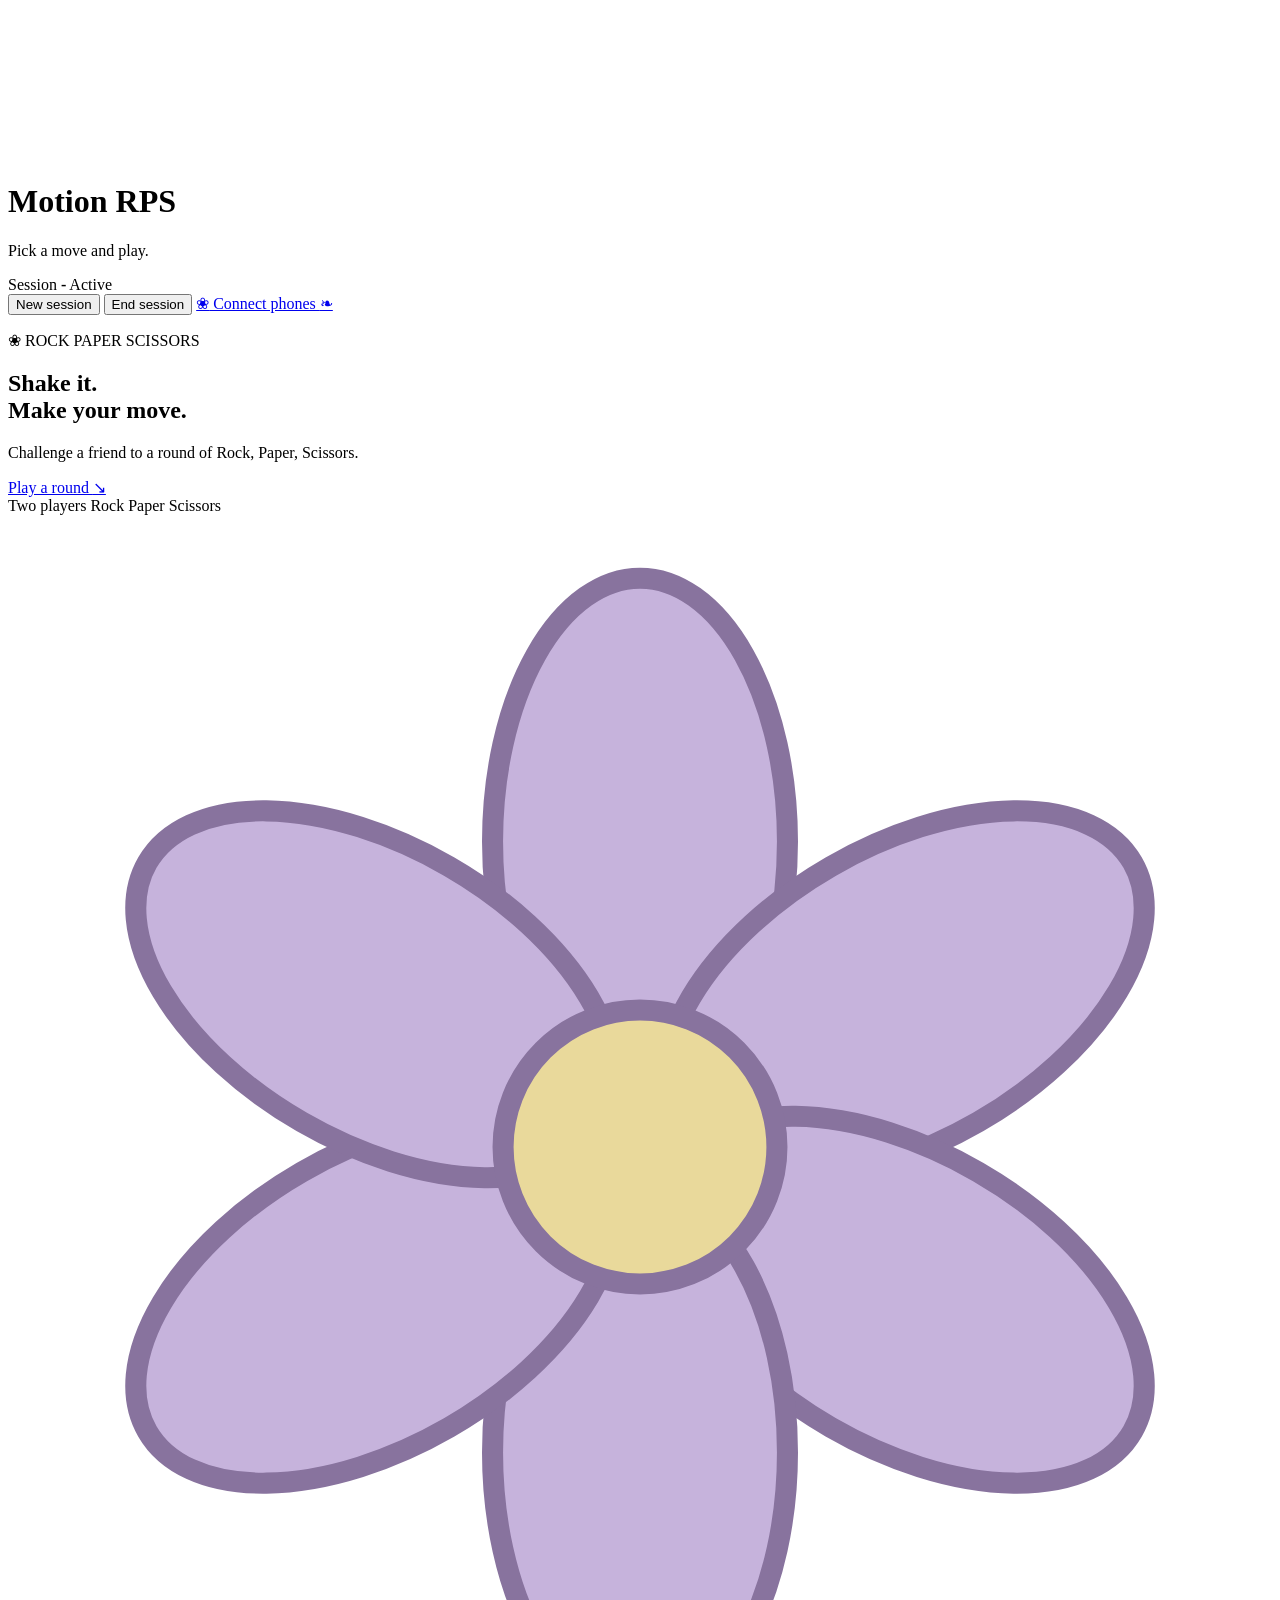
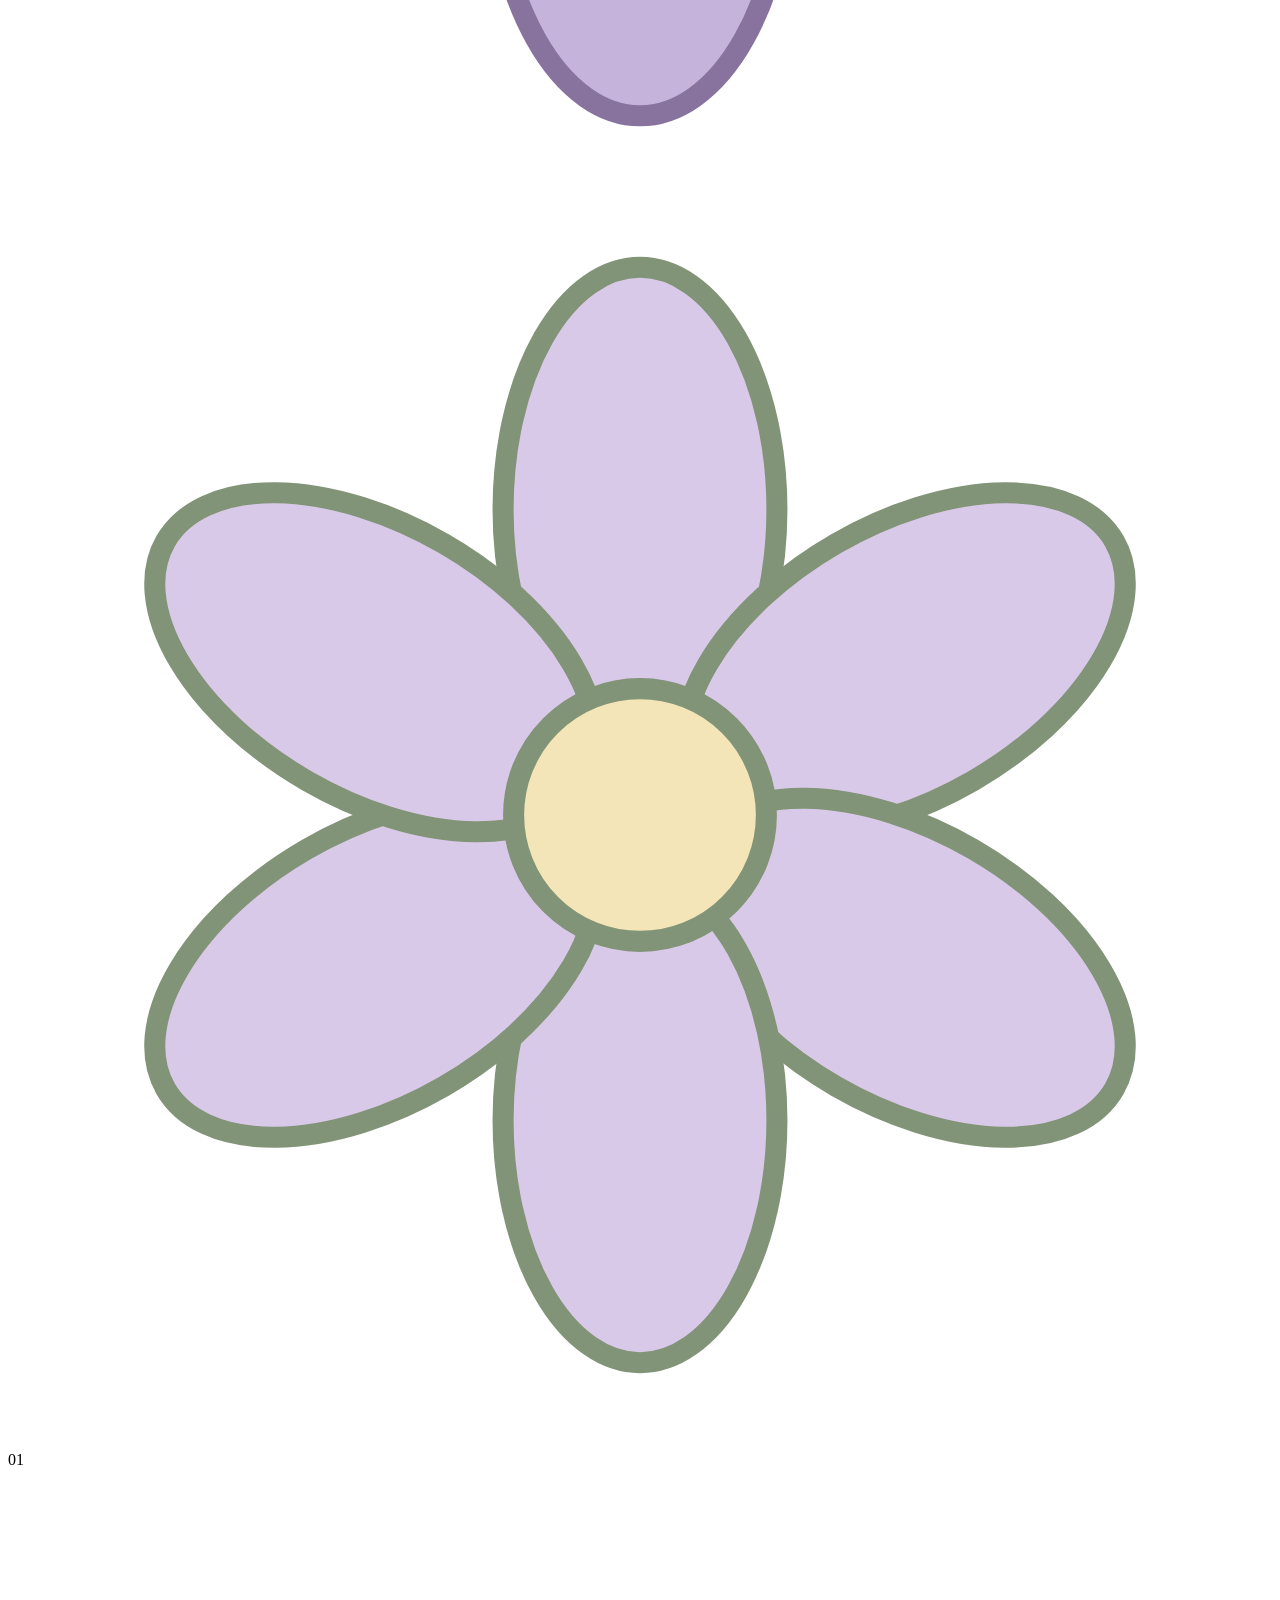
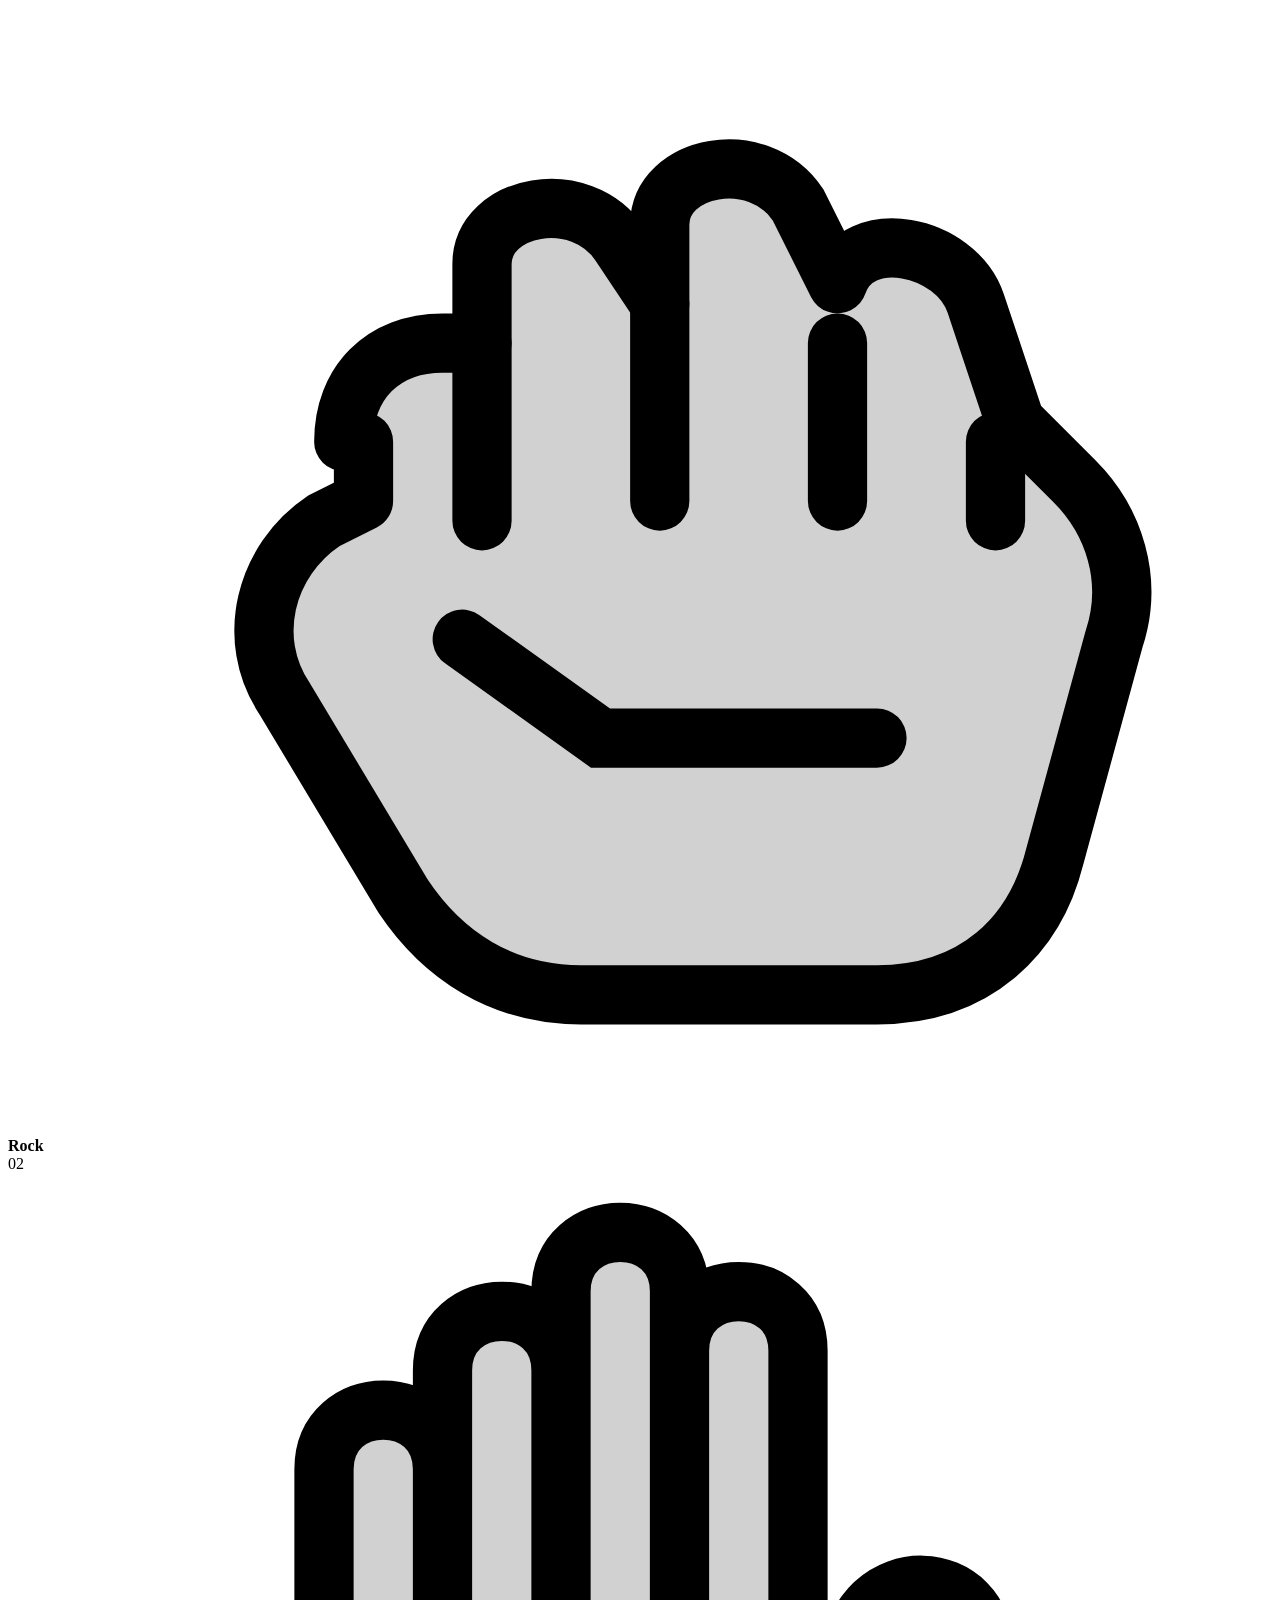
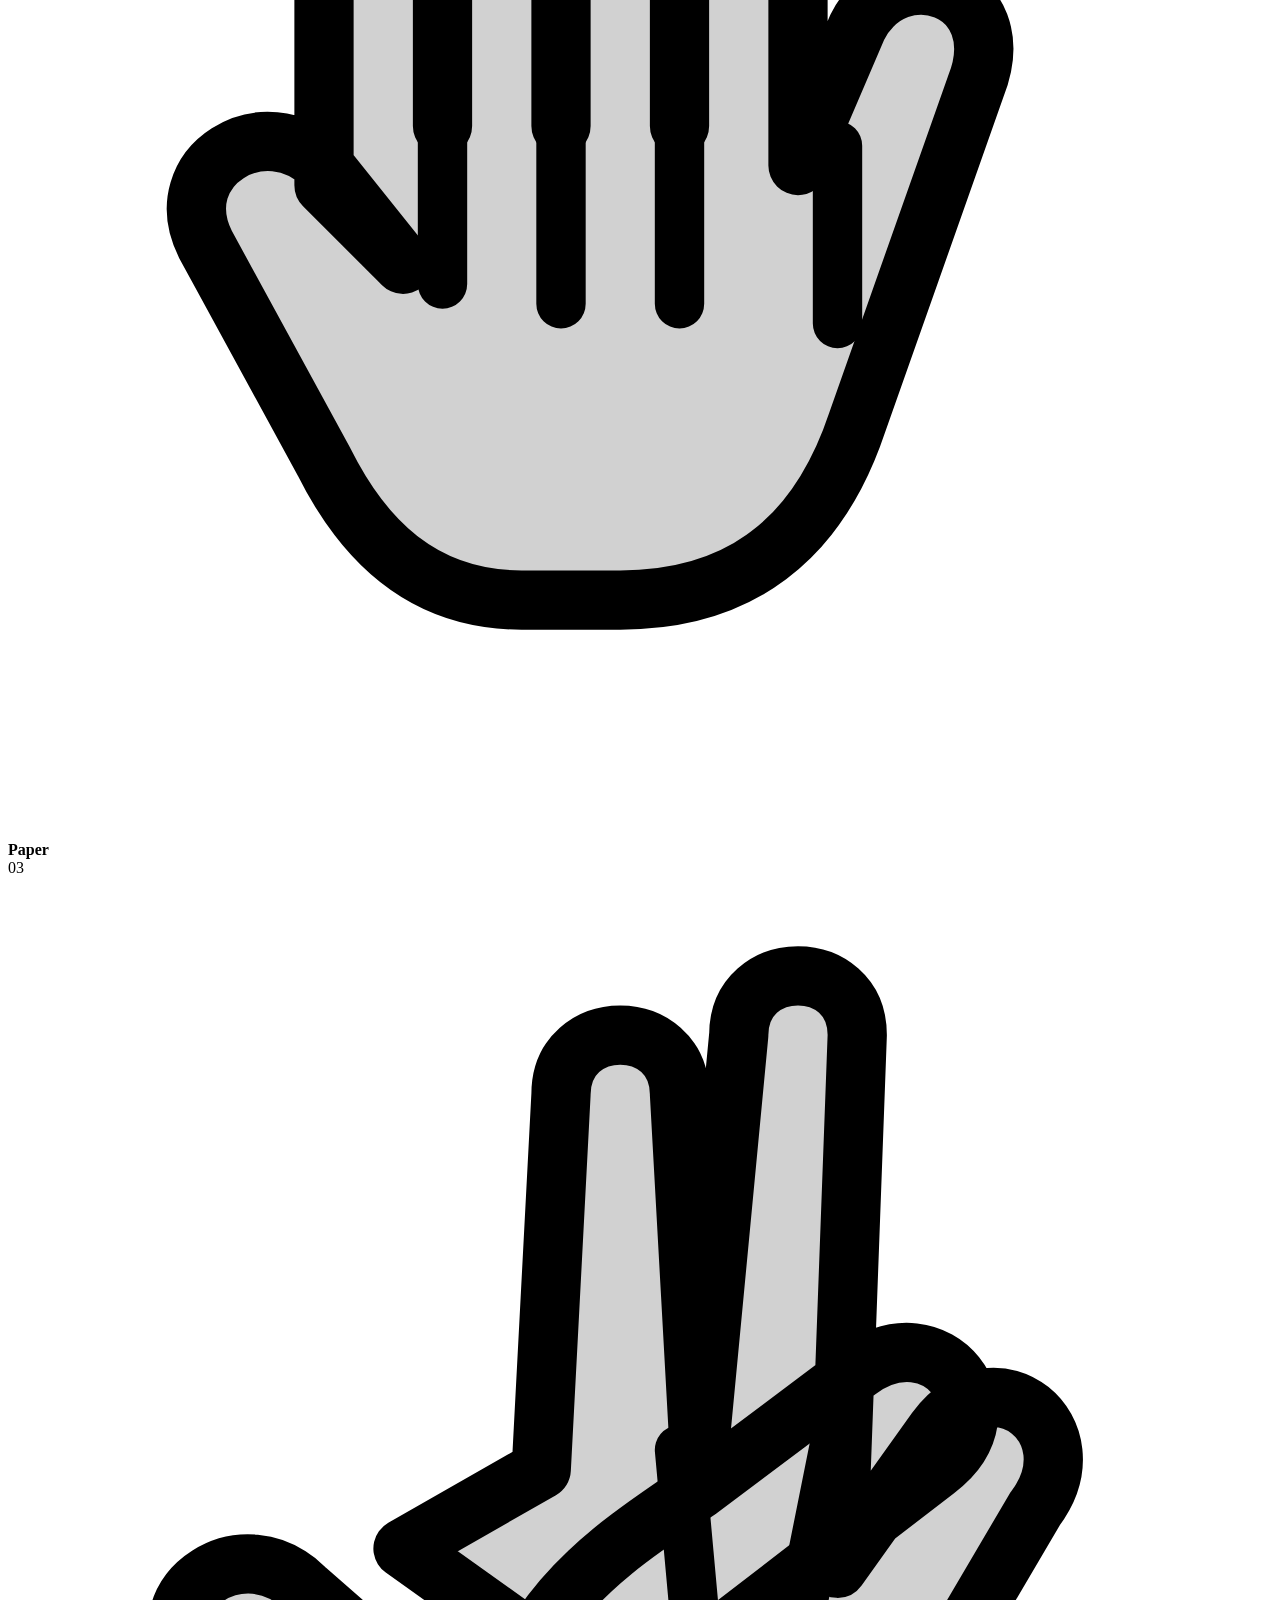
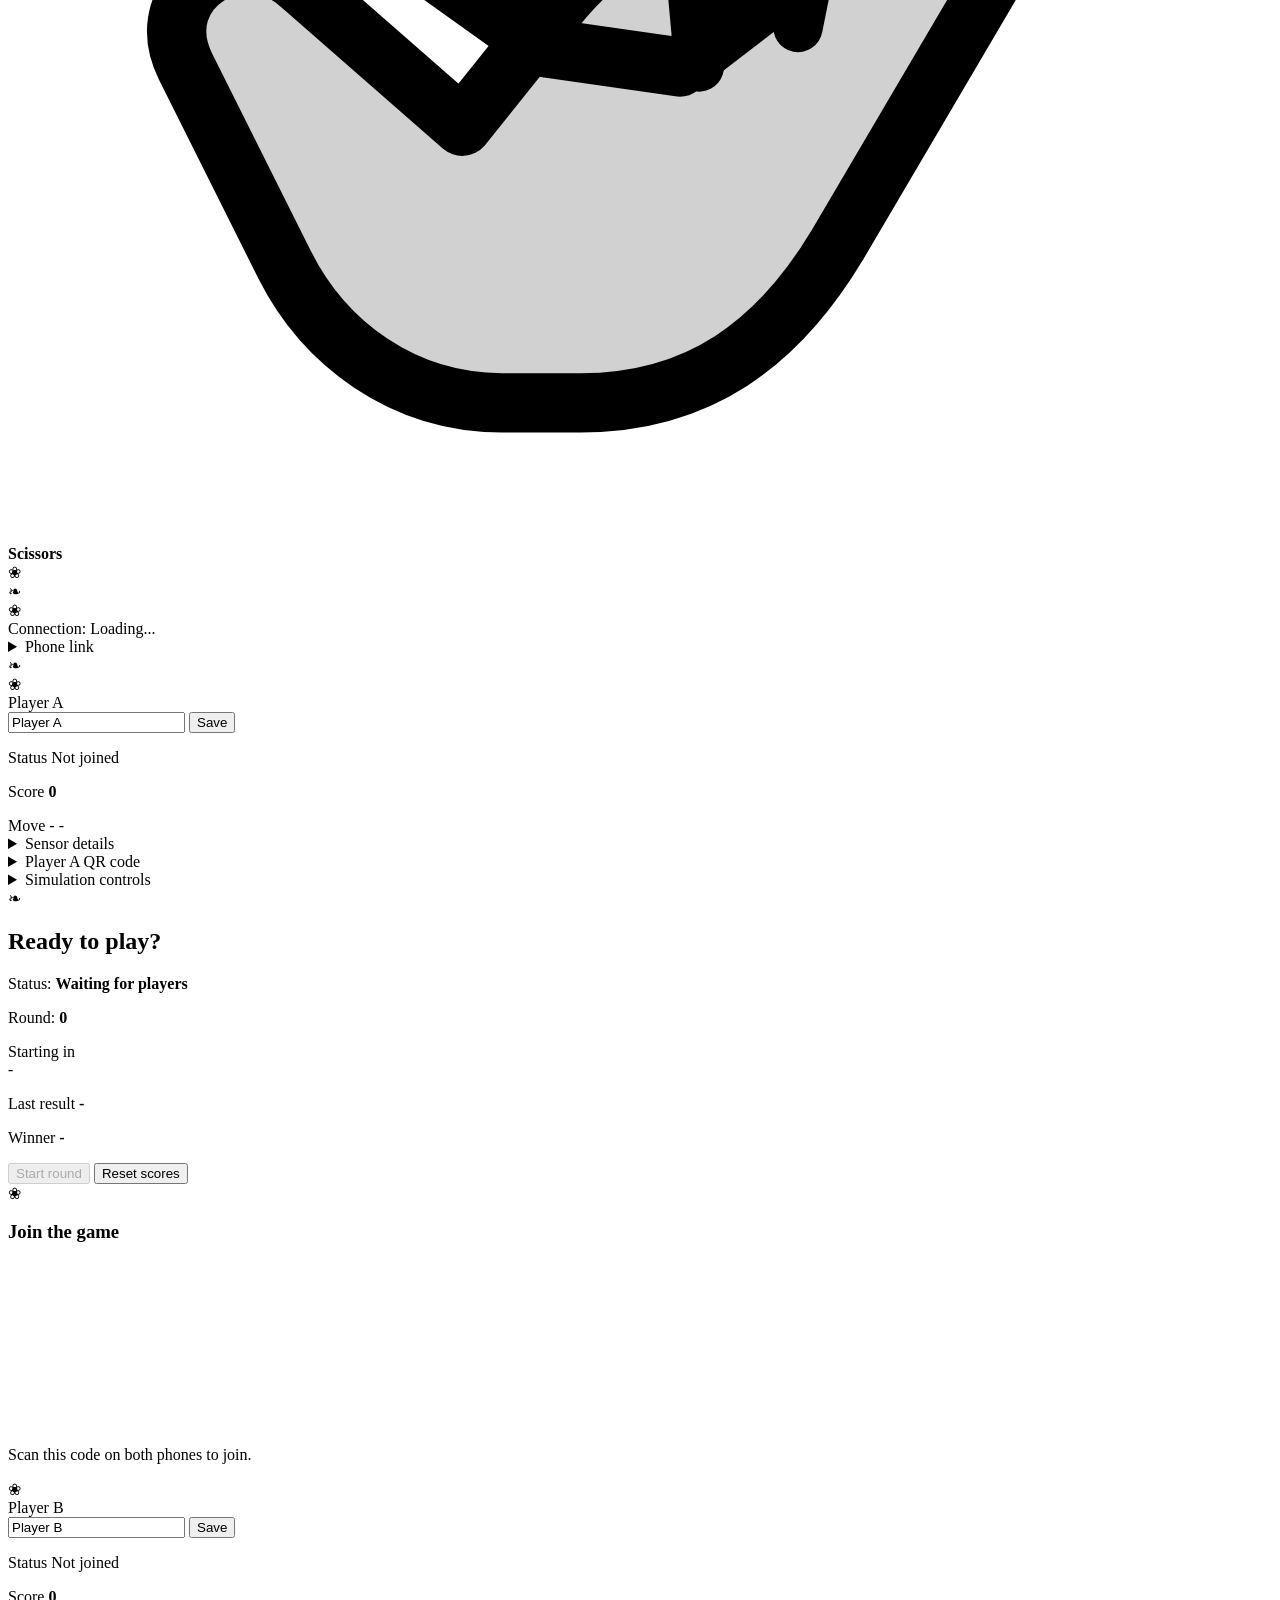
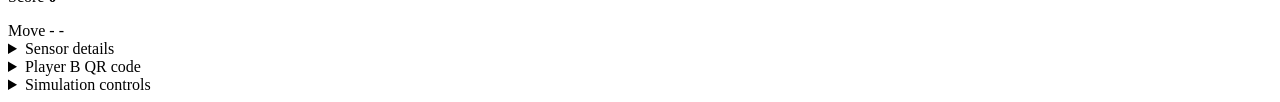
==== src/dashboard/index.html @ ccbf2e7f "feat: Update UI Design  and pairing flow" ====
<!DOCTYPE html>
<html lang="en">
<head>
    <meta charset="UTF-8">
    <meta name="viewport" content="width=device-width, initial-scale=1.0">
    <title>Motion RPS — Dashboard</title>
    <link rel="preconnect" href="https://fonts.googleapis.com">
    <link rel="preconnect" href="https://fonts.gstatic.com" crossorigin>
    <link href="https://fonts.googleapis.com/css2?family=Poppins:wght@400;500;600;700;800&display=swap" rel="stylesheet">
    <link rel="stylesheet" href="/styles.css">
</head>
<body>
    <svg class="icon-sprite" xmlns="http://www.w3.org/2000/svg" aria-hidden="true">
        <symbol id="move-rock" viewBox="0 0 64 64">
            <path d="M17 29c0-3 2-5 5-5h2v-4c0-3 5-4 7-1l2 3v-4c0-3 5-4 7-1l2 4c1-3 6-2 7 1l2 6 3 3c2 2 3 5 2 8l-3 11c-1 4-4 7-9 7H29c-4 0-7-2-9-5l-6-10c-2-3-1-7 2-9l2-1v-3Z" fill="currentColor" opacity=".22"/>
            <path d="M17 29c0-3 2-5 5-5h2v-4c0-3 5-4 7-1l2 3v-4c0-3 5-4 7-1l2 4c1-3 6-2 7 1l2 6 3 3c2 2 3 5 2 8l-3 11c-1 4-4 7-9 7H29c-4 0-7-2-9-5l-6-10c-2-3-1-7 2-9l2-1v-3Z" fill="none" stroke="currentColor" stroke-linecap="round" stroke-linejoin="round" stroke-width="3"/>
            <path d="M24 24v9m9-11v10m9-8v8m8-3v4M23 39l7 5h14" fill="none" stroke="currentColor" stroke-linecap="round" stroke-width="3"/>
        </symbol>
        <symbol id="move-paper" viewBox="0 0 64 64">
            <path d="M16 31V15c0-4 6-4 6 0v13-18c0-4 6-4 6 0v18-22c0-4 6-4 6 0v22-19c0-4 6-4 6 0v21l3-7c2-4 8-2 6 3l-6 17c-2 6-6 9-12 9h-5c-5 0-8-3-10-7l-6-11c-2-4 3-7 6-4l4 5Z" fill="currentColor" opacity=".22"/>
            <path d="M16 31V15c0-4 6-4 6 0v13-18c0-4 6-4 6 0v18-22c0-4 6-4 6 0v22-19c0-4 6-4 6 0v21l3-7c2-4 8-2 6 3l-6 17c-2 6-6 9-12 9h-5c-5 0-8-3-10-7l-6-11c-2-4 3-7 6-4l4 5Z" fill="none" stroke="currentColor" stroke-linecap="round" stroke-linejoin="round" stroke-width="3"/>
            <path d="M22 28v8m6-8v9m6-9v9m8-8v9" fill="none" stroke="currentColor" stroke-linecap="round" stroke-width="2.5"/>
        </symbol>
        <symbol id="move-scissors" viewBox="0 0 64 64">
            <path d="m27 30 1-19c0-4 6-4 6 0l1 18 2-21c0-4 6-4 6 0l-1 27 5-7c3-4 8 0 5 4L42 49c-3 5-7 8-13 8h-4c-5 0-9-3-11-7l-5-10c-2-4 3-7 6-4l8 7 4-5c2-3 5-5 8-7l8-6c4-3 8 2 4 5l-13 10-7-1-7-5Z" fill="currentColor" opacity=".22"/>
            <path d="m27 30 1-19c0-4 6-4 6 0l1 18 2-21c0-4 6-4 6 0l-1 27 5-7c3-4 8 0 5 4L42 49c-3 5-7 8-13 8h-4c-5 0-9-3-11-7l-5-10c-2-4 3-7 6-4l8 7 4-5c2-3 5-5 8-7l8-6c4-3 8 2 4 5l-13 10-7-1-7-5Z" fill="none" stroke="currentColor" stroke-linecap="round" stroke-linejoin="round" stroke-width="3"/>
            <path d="m34 29 1 11m7-12-2 10" fill="none" stroke="currentColor" stroke-linecap="round" stroke-width="2.5"/>
        </symbol>
    </svg>
    <header class="top-bar">
        <div>
            <h1 id="project-title">Motion RPS</h1>
            <p class="subtitle">Pick a move and play.</p>
        </div>
        <div class="session-box">
            <div class="session-meta">
                <span>Session <strong id="session-id-display">-</strong></span>
                <span id="session-active-badge" class="badge online">Active</span>
            </div>
            <nav class="session-actions" aria-label="Session actions">
                <button id="btn-new-session" type="button" class="primary-btn">New session</button>
                <button id="btn-end-session" type="button" class="danger-btn">End session</button>
                <a href="/pair" target="_blank" class="pair-link-btn">
                    <span class="connect-flower" aria-hidden="true">❀</span>
                    Connect phones
                    <span class="connect-leaf" aria-hidden="true">❧</span>
                </a>
            </nav>
        </div>
    </header>

    <section class="hero-banner" aria-labelledby="hero-title">
        <div class="hero-copy">
            <p class="hero-eyebrow"><span aria-hidden="true">❀</span> ROCK PAPER SCISSORS</p>
            <h2 id="hero-title">Shake it.<br>Make your move.</h2>
            <p>Challenge a friend to a round of Rock, Paper, Scissors.</p>
            <a class="hero-cta" href="#arena">Play a round <span aria-hidden="true">↘</span></a>
            <div class="hero-notes" aria-label="Game details">
                <span>Two players</span>
                <span>Rock Paper Scissors</span>
            </div>
        </div>
        <div class="hero-art" aria-hidden="true">
            <div class="hero-orbit hero-orbit-back"></div>
            <div class="hero-orbit hero-orbit-front"></div>
            <svg class="hero-flower hero-flower-one" viewBox="0 0 120 120">
                <g fill="#c6b3dc" stroke="#88739e" stroke-width="2">
                    <ellipse cx="60" cy="31" rx="14" ry="25"/>
                    <ellipse cx="60" cy="31" rx="14" ry="25" transform="rotate(60 60 60)"/>
                    <ellipse cx="60" cy="31" rx="14" ry="25" transform="rotate(120 60 60)"/>
                    <ellipse cx="60" cy="31" rx="14" ry="25" transform="rotate(180 60 60)"/>
                    <ellipse cx="60" cy="31" rx="14" ry="25" transform="rotate(240 60 60)"/>
                    <ellipse cx="60" cy="31" rx="14" ry="25" transform="rotate(300 60 60)"/>
                </g>
                <circle cx="60" cy="60" r="13" fill="#e9d99b" stroke="#88739e" stroke-width="2"/>
            </svg>
            <svg class="hero-flower hero-flower-two" viewBox="0 0 120 120">
                <g fill="#d9c9e8" stroke="#829477" stroke-width="2">
                    <ellipse cx="60" cy="31" rx="13" ry="23"/>
                    <ellipse cx="60" cy="31" rx="13" ry="23" transform="rotate(60 60 60)"/>
                    <ellipse cx="60" cy="31" rx="13" ry="23" transform="rotate(120 60 60)"/>
                    <ellipse cx="60" cy="31" rx="13" ry="23" transform="rotate(180 60 60)"/>
                    <ellipse cx="60" cy="31" rx="13" ry="23" transform="rotate(240 60 60)"/>
                    <ellipse cx="60" cy="31" rx="13" ry="23" transform="rotate(300 60 60)"/>
                </g>
                <circle cx="60" cy="60" r="12" fill="#f3e5b7" stroke="#829477" stroke-width="2"/>
            </svg>
            <div class="hero-move-card hero-move-rock">
                <span>01</span>
                <svg viewBox="0 0 64 64">
                    <path d="M17 29c0-3 2-5 5-5h2v-4c0-3 5-4 7-1l2 3v-4c0-3 5-4 7-1l2 4c1-3 6-2 7 1l2 6 3 3c2 2 3 5 2 8l-3 11c-1 4-4 7-9 7H29c-4 0-7-2-9-5l-6-10c-2-3-1-7 2-9l2-1v-3Z" fill="currentColor" opacity=".18"/>
                    <path d="M17 29c0-3 2-5 5-5h2v-4c0-3 5-4 7-1l2 3v-4c0-3 5-4 7-1l2 4c1-3 6-2 7 1l2 6 3 3c2 2 3 5 2 8l-3 11c-1 4-4 7-9 7H29c-4 0-7-2-9-5l-6-10c-2-3-1-7 2-9l2-1v-3Z" fill="none" stroke="currentColor" stroke-linecap="round" stroke-linejoin="round" stroke-width="3"/>
                    <path d="M24 24v9m9-11v10m9-8v8m8-3v4M23 39l7 5h14" fill="none" stroke="currentColor" stroke-linecap="round" stroke-width="3"/>
                </svg>
                <strong>Rock</strong>
            </div>
            <div class="hero-move-card hero-move-paper">
                <span>02</span>
                <svg viewBox="0 0 64 64">
                    <path d="M16 31V15c0-4 6-4 6 0v13-18c0-4 6-4 6 0v18-22c0-4 6-4 6 0v22-19c0-4 6-4 6 0v21l3-7c2-4 8-2 6 3l-6 17c-2 6-6 9-12 9h-5c-5 0-8-3-10-7l-6-11c-2-4 3-7 6-4l4 5Z" fill="currentColor" opacity=".18"/>
                    <path d="M16 31V15c0-4 6-4 6 0v13-18c0-4 6-4 6 0v18-22c0-4 6-4 6 0v22-19c0-4 6-4 6 0v21l3-7c2-4 8-2 6 3l-6 17c-2 6-6 9-12 9h-5c-5 0-8-3-10-7l-6-11c-2-4 3-7 6-4l4 5Z" fill="none" stroke="currentColor" stroke-linecap="round" stroke-linejoin="round" stroke-width="3"/>
                    <path d="M22 28v8m6-8v9m6-9v9m8-8v9" fill="none" stroke="currentColor" stroke-linecap="round" stroke-width="2.5"/>
                </svg>
                <strong>Paper</strong>
            </div>
            <div class="hero-move-card hero-move-scissors">
                <span>03</span>
                <svg viewBox="0 0 64 64">
                    <path d="m27 30 1-19c0-4 6-4 6 0l1 18 2-21c0-4 6-4 6 0l-1 27 5-7c3-4 8 0 5 4L42 49c-3 5-7 8-13 8h-4c-5 0-9-3-11-7l-5-10c-2-4 3-7 6-4l8 7 4-5c2-3 5-5 8-7l8-6c4-3 8 2 4 5l-13 10-7-1-7-5Z" fill="currentColor" opacity=".18"/>
                    <path d="m27 30 1-19c0-4 6-4 6 0l1 18 2-21c0-4 6-4 6 0l-1 27 5-7c3-4 8 0 5 4L42 49c-3 5-7 8-13 8h-4c-5 0-9-3-11-7l-5-10c-2-4 3-7 6-4l8 7 4-5c2-3 5-5 8-7l8-6c4-3 8 2 4 5l-13 10-7-1-7-5Z" fill="none" stroke="currentColor" stroke-linecap="round" stroke-linejoin="round" stroke-width="3"/>
                    <path d="m34 29 1 11m7-12-2 10" fill="none" stroke="currentColor" stroke-linecap="round" stroke-width="2.5"/>
                </svg>
                <strong>Scissors</strong>
            </div>
            <div class="hero-spark hero-spark-one">❀</div>
            <div class="hero-spark hero-spark-two">❧</div>
        </div>
    </section>

    <section class="status-banner">
        <span class="status-bloom status-bloom-left" aria-hidden="true">❀</span>
        <div>Connection: <span id="mqtt-status" class="badge">Loading...</span></div>
        <details class="session-url-details">
            <summary>Phone link</summary>
            <code id="session-pair-url-display">-</code>
        </details>
        <div id="error-banner" class="error-text" hidden></div>
        <span class="status-bloom status-bloom-right" aria-hidden="true">❧</span>
    </section>

    <!-- Player A | Round controls | Player B -->
    <main class="arena-grid" id="arena">
        <!-- PLAYER A CARD -->
        <section class="player-card" id="card-player-a">
            <span class="card-bloom card-bloom-a" aria-hidden="true">❀</span>
            <div class="player-icon" aria-label="Player A">Player A</div>
            <div class="username-row">
                <input type="text" id="input-username-a" value="Player A" maxlength="32" aria-label="Player A name">
                <button type="button" id="btn-save-name-a">Save</button>
                <span id="save-name-status-a" class="save-name-status" role="status" aria-live="polite"></span>
            </div>
            <p>Status <span id="conn-status-a" class="badge offline">Not joined</span></p>
            <p class="score-display">Score <strong id="score-a">0</strong></p>

            <!-- Current move and round result -->
            <div class="choice-box">
                <span>Move</span>
                <span class="move-display" id="choice-a" aria-live="polite">-</span>
                <span class="outcome-tag" id="outcome-a">-</span>
            </div>

            <!-- Live sensor data and diagnostics -->
            <details class="telemetry-panel">
                <summary>Sensor details</summary>
                <div class="telemetry-header">
                    <strong>Player A sensor</strong>
                    <span id="diag-status-a" class="badge">WAITING</span>
                </div>
                <p class="diag-row">Last gesture: <strong id="last-gesture-a">-</strong> (Axis: <code id="axis-a">-</code>)</p>
                <p class="diag-row">Reason / status: <code id="diag-reason-a">NO_TELEMETRY_YET</code></p>
                <p class="diag-row">Acceleration (X, Y, Z): <code id="accel-a">0.00, 0.00, 0.00</code> m/s²</p>
                <p class="diag-row">Gyroscope (X, Y, Z): <code id="gyro-a">0.00, 0.00, 0.00</code> rad/s</p>
                <p class="diag-row">Features: RMS=<code id="rms-a">0.000</code> m/s² | Rot=<code id="rot-a">0.000</code> rad</p>
                <p class="diag-row">Last update: <span id="last-seen-a">-</span> (Seq #<span id="seq-a">0</span>)</p>
            </details>

            <!-- Player A QR pairing and fallback -->
            <details class="pairing-panel">
                <summary>Player A QR code</summary>
                <div class="qr-box">
                    <canvas id="qr-canvas-a" width="164" height="164"></canvas>
                </div>
                <p class="pair-meta">Scan this code with Player A's phone.</p>
                <p class="pair-meta">Start the sensor: <code id="auto-cmd-a">bash scripts/start_edge.sh A</code></p>
                <details>
                    <summary>Advanced options</summary>
                    <p class="pair-meta">Code: <code id="pair-code-a">-</code></p>
                    <p class="pair-meta">QR link: <code id="qr-uri-a">-</code></p>
                    <p class="pair-meta">Manual command: <code id="termux-cmd-a">-</code></p>
                </details>
            </details>
            <details class="sim-controls">
                <summary>Simulation controls</summary>
                <button type="button" onclick="simulateEdge('PLAYER_A', 'CONNECT')">Connect</button>
                <button type="button" onclick="simulateEdge('PLAYER_A', 'DISCONNECT')">Disconnect</button>
                <button type="button" onclick="simulateGesture('PLAYER_A', 'WEAK')">Weak move (rejected)</button>
                <button type="button" onclick="simulateGesture('PLAYER_A', 'LEFT')">Shake left (rock)</button>
                <button type="button" onclick="simulateGesture('PLAYER_A', 'UP')">Shake up (paper)</button>
                <button type="button" onclick="simulateGesture('PLAYER_A', 'RIGHT')">Shake right (scissors)</button>
                <p id="sim-feedback-a" class="sim-feedback" role="status" aria-live="polite"></p>
            </details>
        </section>

        <!-- Game controls -->
        <section class="center-panel">
            <span class="card-bloom card-bloom-center" aria-hidden="true">❧</span>
            <h2>Ready to play?</h2>
            <p>Status: <strong id="game-state-display">Waiting for players</strong></p>
            <p>Round: <strong id="round-id-display">0</strong></p>

            <div class="countdown-box">
                <span>Starting in</span>
                <div id="countdown-display" class="countdown-number">-</div>
            </div>

            <div class="result-box">
                <p>Last result <strong id="round-outcome-display">-</strong></p>
                <p>Winner <strong id="winner-name-display">-</strong></p>
            </div>

            <div class="action-buttons">
                <button type="button" id="btn-start-game" class="primary-btn" disabled>Start round</button>
                <button type="button" id="btn-reset-score" class="danger-btn">Reset scores</button>
            </div>

            <!-- General QR code that assigns an available player slot -->
            <div class="session-qr-card">
                <span class="qr-bloom" aria-hidden="true">❀</span>
                <h3>Join the game</h3>
                <div class="qr-box">
                    <canvas id="qr-canvas-session" width="164" height="164"></canvas>
                </div>
                <p class="pair-meta">Scan this code on both phones to join.</p>
            </div>
        </section>

        <!-- Player B card -->
        <section class="player-card" id="card-player-b">
            <span class="card-bloom card-bloom-b" aria-hidden="true">❀</span>
            <div class="player-icon" aria-label="Player B">Player B</div>
            <div class="username-row">
                <input type="text" id="input-username-b" value="Player B" maxlength="32" aria-label="Player B name">
                <button type="button" id="btn-save-name-b">Save</button>
                <span id="save-name-status-b" class="save-name-status" role="status" aria-live="polite"></span>
            </div>
            <p>Status <span id="conn-status-b" class="badge offline">Not joined</span></p>
            <p class="score-display">Score <strong id="score-b">0</strong></p>

            <!-- Current move and round result -->
            <div class="choice-box">
                <span>Move</span>
                <span class="move-display" id="choice-b" aria-live="polite">-</span>
                <span class="outcome-tag" id="outcome-b">-</span>
            </div>

            <!-- Live sensor data and diagnostics -->
            <details class="telemetry-panel">
                <summary>Sensor details</summary>
                <div class="telemetry-header">
                    <strong>Player B sensor</strong>
                    <span id="diag-status-b" class="badge">WAITING</span>
                </div>
                <p class="diag-row">Last gesture: <strong id="last-gesture-b">-</strong> (Axis: <code id="axis-b">-</code>)</p>
                    <p class="diag-row">Reason / status: <code id="diag-reason-b">NO_TELEMETRY_YET</code></p>
                    <p class="diag-row">Acceleration (X, Y, Z): <code id="accel-b">0.00, 0.00, 0.00</code> m/s²</p>
                    <p class="diag-row">Gyroscope (X, Y, Z): <code id="gyro-b">0.00, 0.00, 0.00</code> rad/s</p>
                    <p class="diag-row">Features: RMS=<code id="rms-b">0.000</code> m/s² | Rot=<code id="rot-b">0.000</code> rad</p>
                    <p class="diag-row">Last update: <span id="last-seen-b">-</span> (Seq #<span id="seq-b">0</span>)</p>
            </details>

            <!-- Player B QR pairing and fallback -->
            <details class="pairing-panel">
                <summary>Player B QR code</summary>
                <div class="qr-box">
                    <canvas id="qr-canvas-b" width="164" height="164"></canvas>
                </div>
                <p class="pair-meta">Scan this code with Player B's phone.</p>
                <p class="pair-meta">Start the sensor: <code id="auto-cmd-b">bash scripts/start_edge.sh B</code></p>
                <details>
                    <summary>Advanced options</summary>
                    <p class="pair-meta">Code: <code id="pair-code-b">-</code></p>
                    <p class="pair-meta">QR link: <code id="qr-uri-b">-</code></p>
                    <p class="pair-meta">Manual command: <code id="termux-cmd-b">-</code></p>
                </details>
            </details>
            <details class="sim-controls">
                <summary>Simulation controls</summary>
                <button type="button" onclick="simulateEdge('PLAYER_B', 'CONNECT')">Connect</button>
                <button type="button" onclick="simulateEdge('PLAYER_B', 'DISCONNECT')">Disconnect</button>
                <button type="button" onclick="simulateGesture('PLAYER_B', 'WEAK')">Weak move (rejected)</button>
                <button type="button" onclick="simulateGesture('PLAYER_B', 'LEFT')">Shake left (rock)</button>
                <button type="button" onclick="simulateGesture('PLAYER_B', 'UP')">Shake up (paper)</button>
                <button type="button" onclick="simulateGesture('PLAYER_B', 'RIGHT')">Shake right (scissors)</button>
                <p id="sim-feedback-b" class="sim-feedback" role="status" aria-live="polite"></p>
            </details>
        </section>
    </main>

    <script src="/app.js"></script>
</body>
</html>
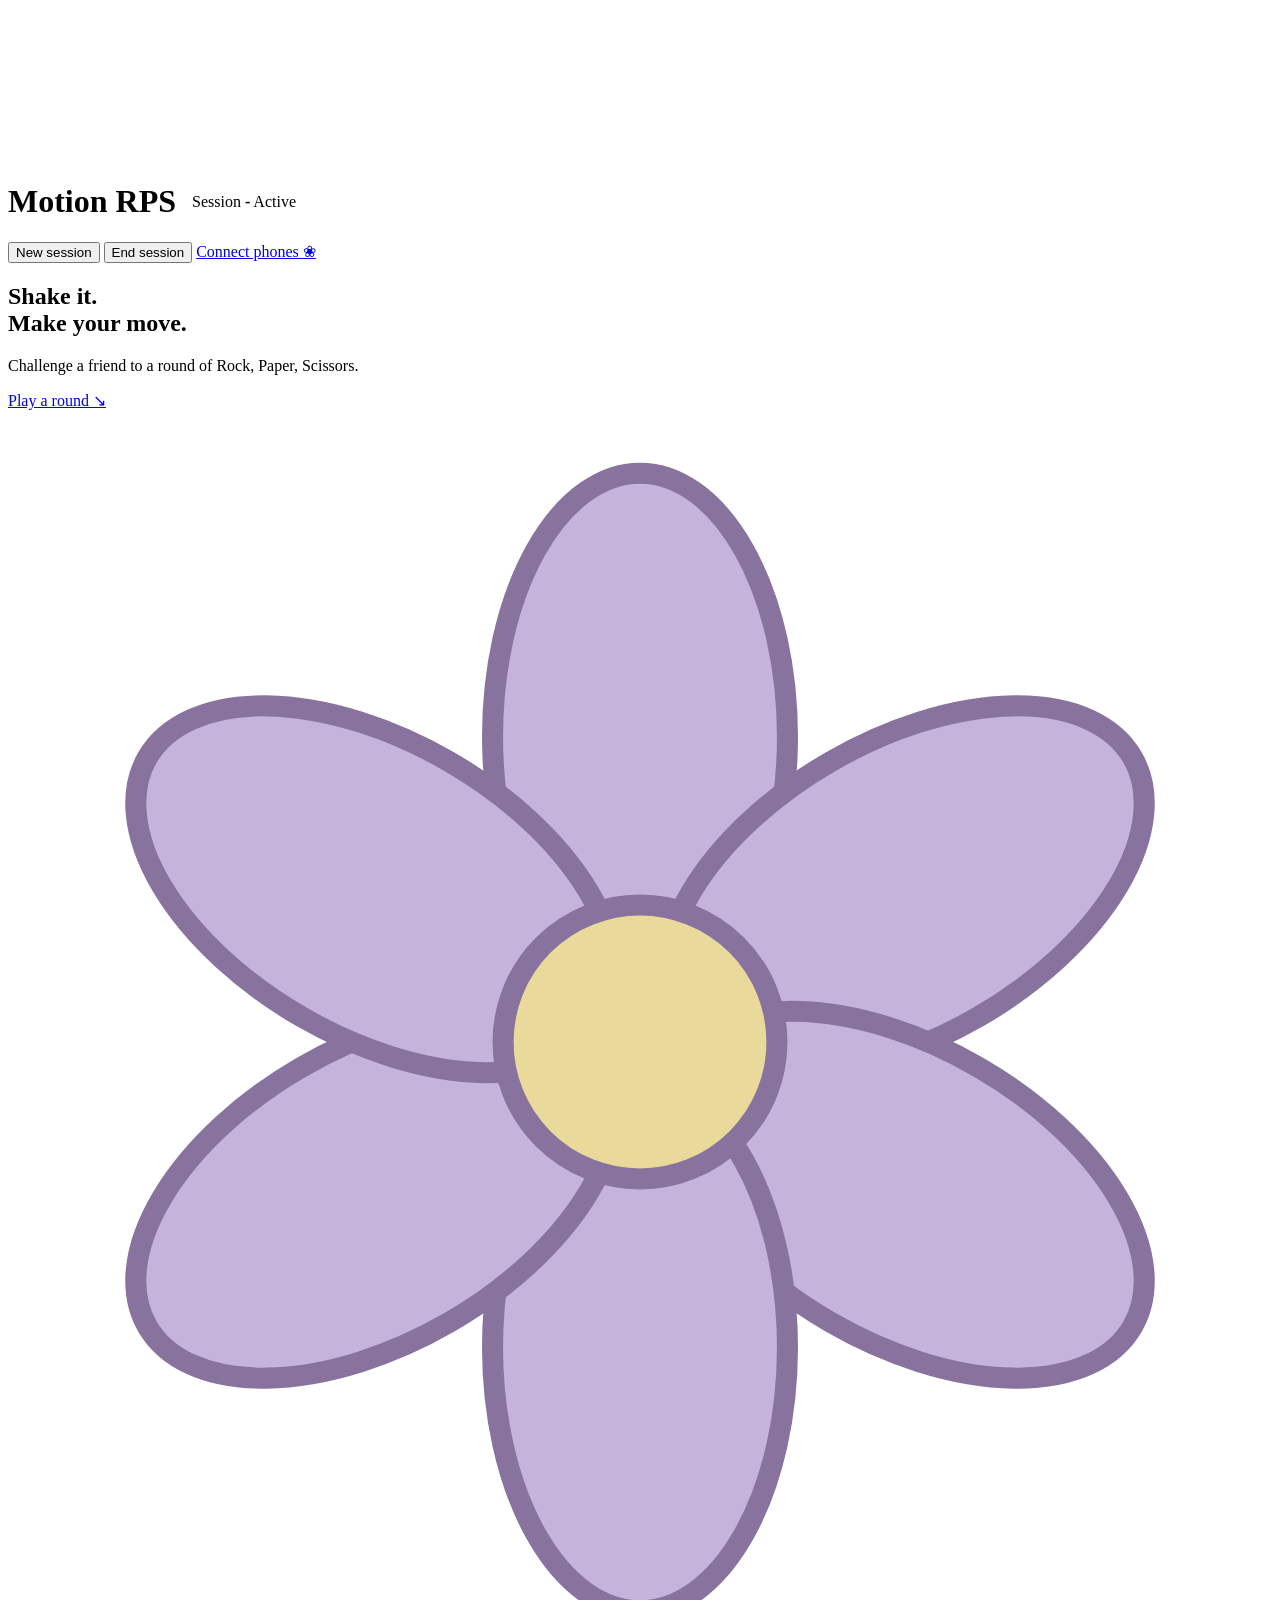
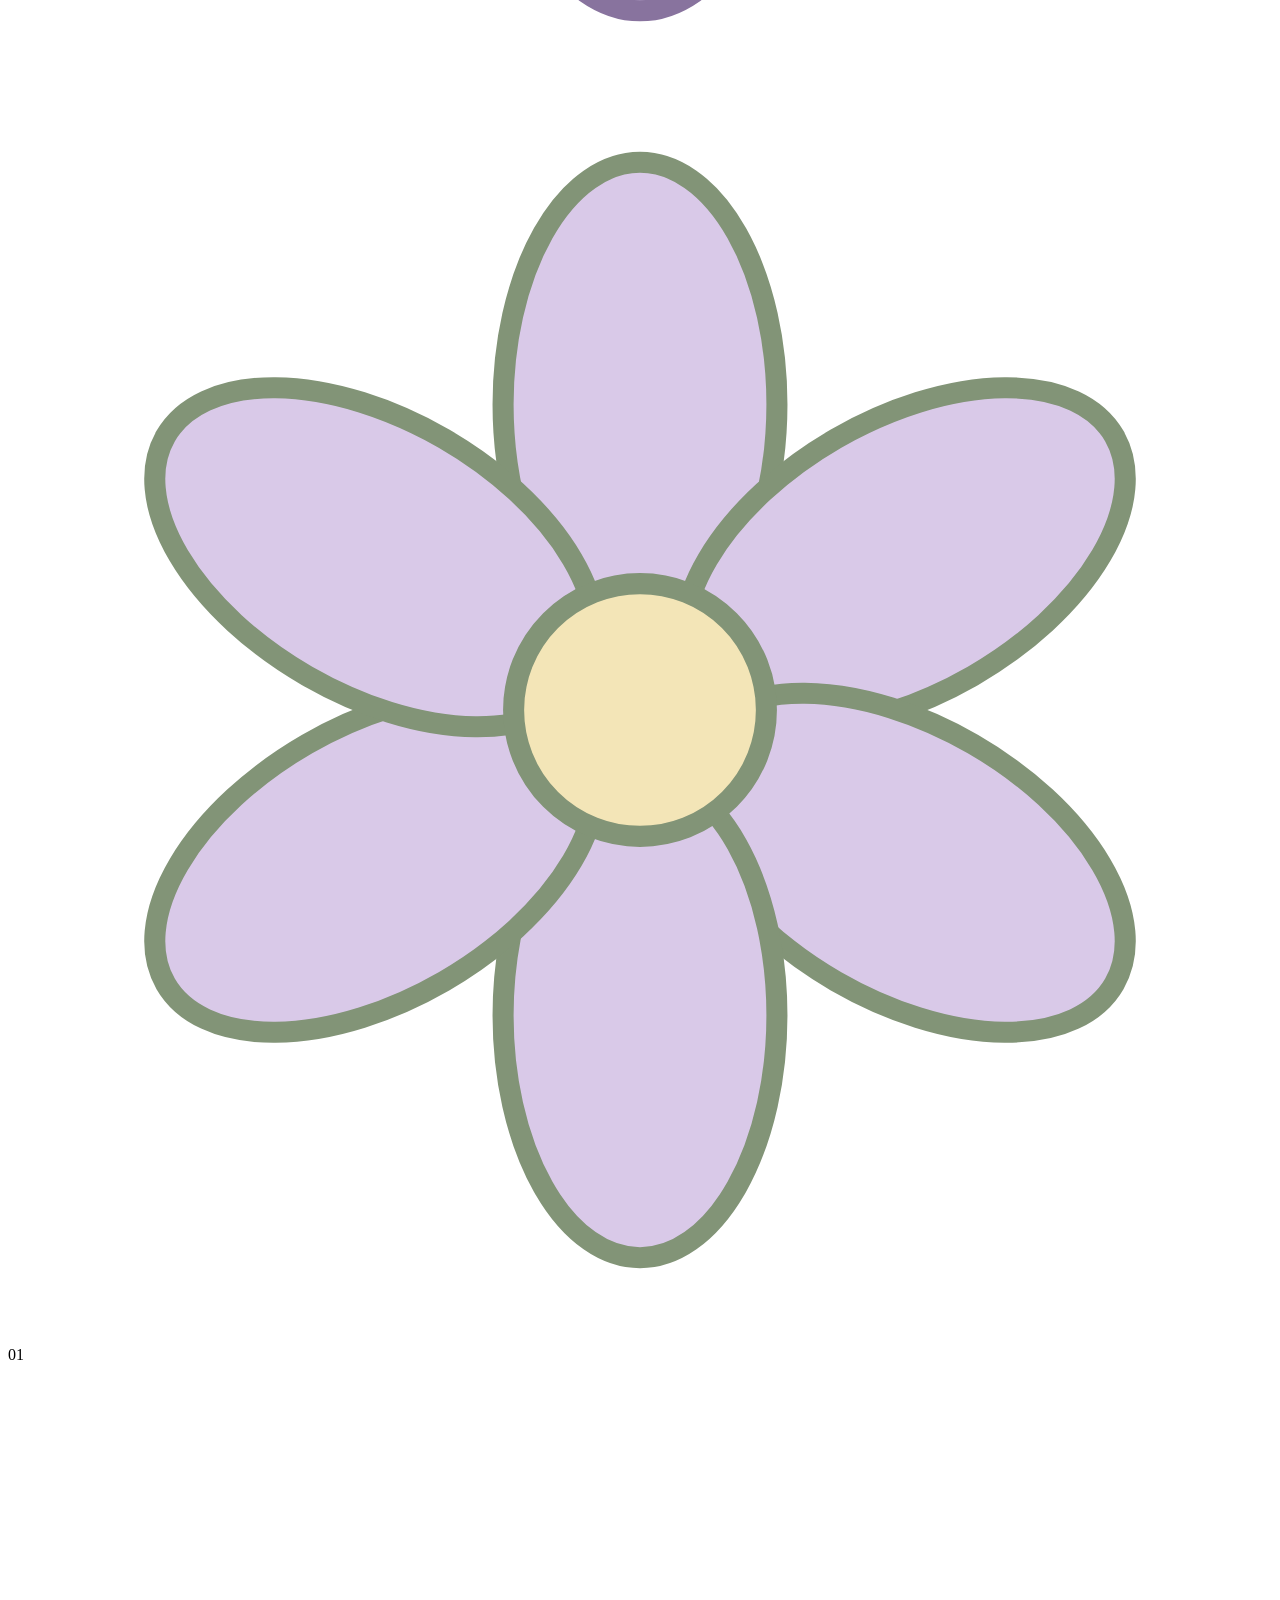
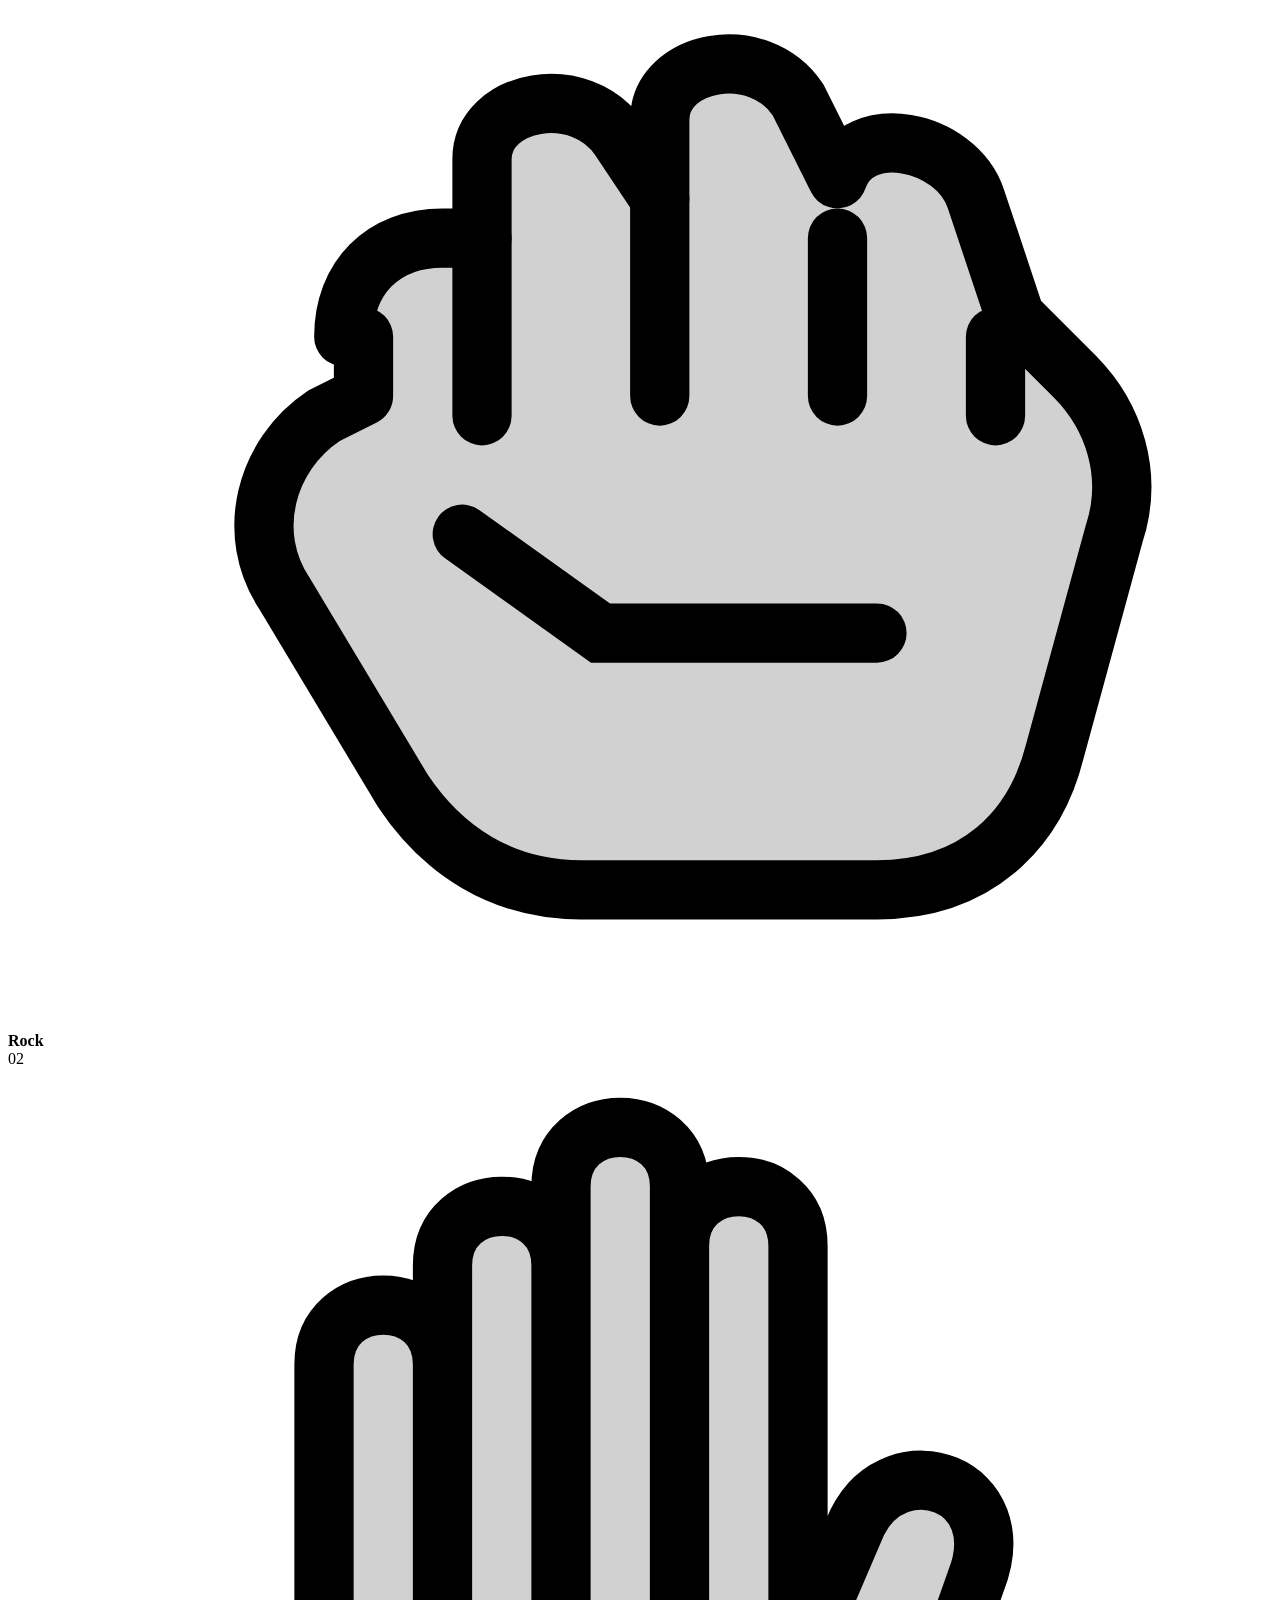
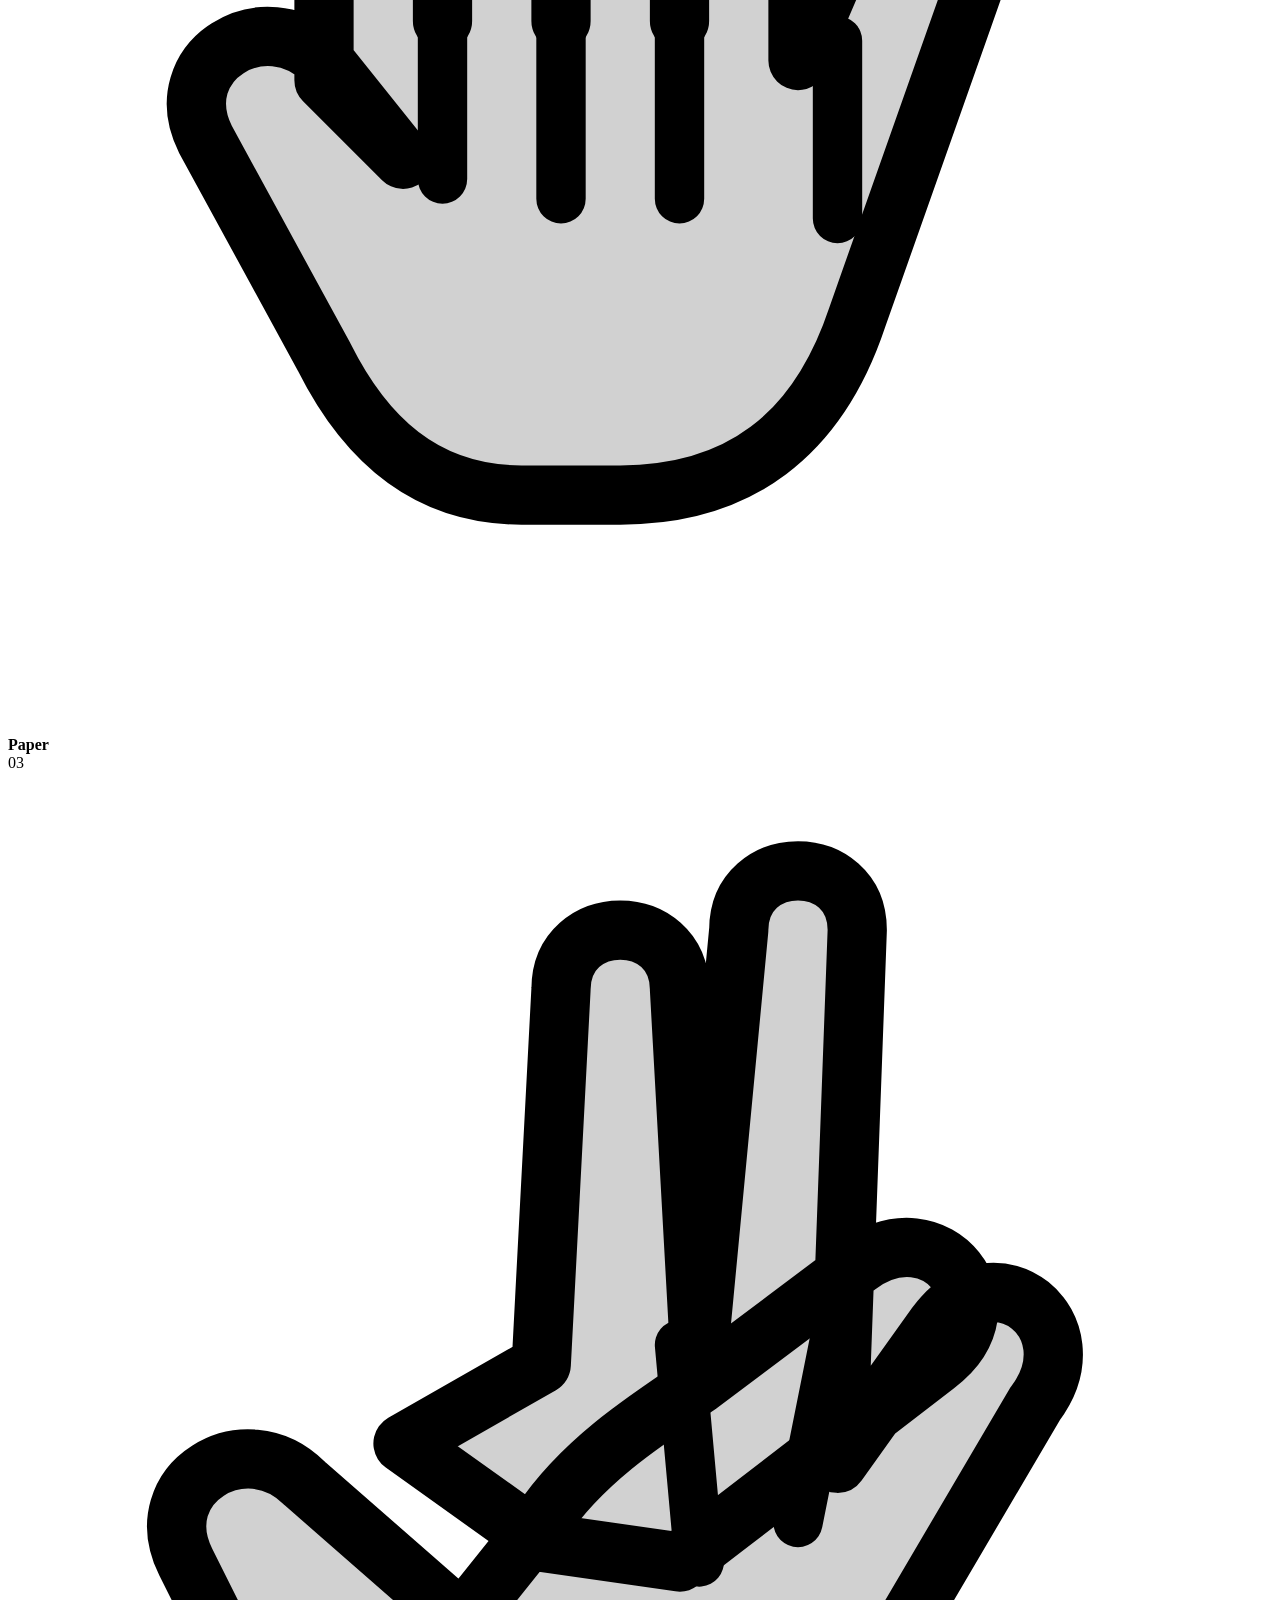
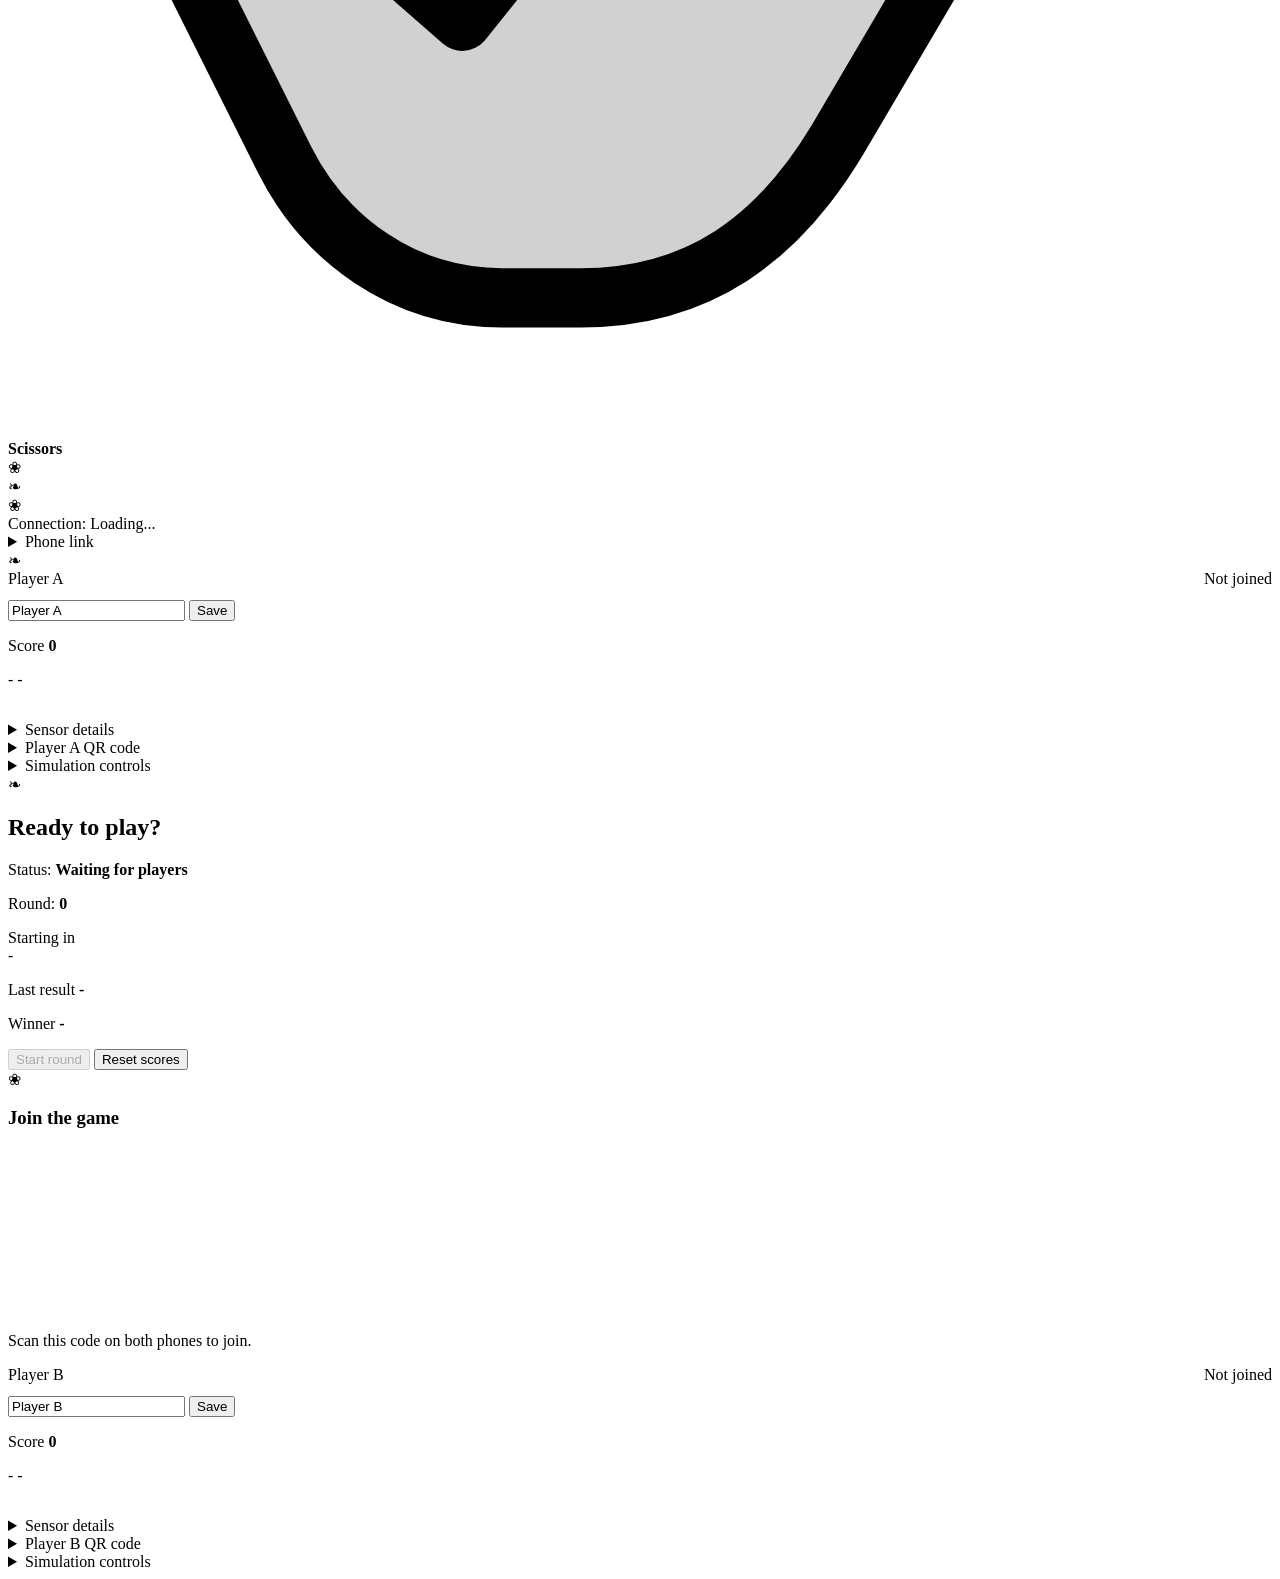
==== commit 54d3a1dd: "simplify game-page" ====
--- a/src/dashboard/index.html
+++ b/src/dashboard/index.html
@@ -10,6 +10,7 @@
     <link rel="stylesheet" href="/styles.css">
 </head>
 <body>
+    <!-- CARDS SVG -->
     <svg class="icon-sprite" xmlns="http://www.w3.org/2000/svg" aria-hidden="true">
         <symbol id="move-rock" viewBox="0 0 64 64">
             <path d="M17 29c0-3 2-5 5-5h2v-4c0-3 5-4 7-1l2 3v-4c0-3 5-4 7-1l2 4c1-3 6-2 7 1l2 6 3 3c2 2 3 5 2 8l-3 11c-1 4-4 7-9 7H29c-4 0-7-2-9-5l-6-10c-2-3-1-7 2-9l2-1v-3Z" fill="currentColor" opacity=".22"/>
@@ -27,38 +28,41 @@
             <path d="m34 29 1 11m7-12-2 10" fill="none" stroke="currentColor" stroke-linecap="round" stroke-width="2.5"/>
         </symbol>
     </svg>
+
+    <!-- TOP BAR -->
     <header class="top-bar">
-        <div>
+        <!-- LOGO -->
+        <div style="display: flex; align-items: center; gap: 16px;">
             <h1 id="project-title">Motion RPS</h1>
-            <p class="subtitle">Pick a move and play.</p>
-        </div>
-        <div class="session-box">
             <div class="session-meta">
                 <span>Session <strong id="session-id-display">-</strong></span>
                 <span id="session-active-badge" class="badge online">Active</span>
             </div>
+        </div>
+
+        <div class="session-box">
             <nav class="session-actions" aria-label="Session actions">
                 <button id="btn-new-session" type="button" class="primary-btn">New session</button>
                 <button id="btn-end-session" type="button" class="danger-btn">End session</button>
                 <a href="/pair" target="_blank" class="pair-link-btn">
+                    Connect phones
                     <span class="connect-flower" aria-hidden="true">❀</span>
-                    Connect phones
-                    <span class="connect-leaf" aria-hidden="true">❧</span>
                 </a>
             </nav>
         </div>
     </header>
 
+    <!-- HERO -->
     <section class="hero-banner" aria-labelledby="hero-title">
         <div class="hero-copy">
-            <p class="hero-eyebrow"><span aria-hidden="true">❀</span> ROCK PAPER SCISSORS</p>
+            <!-- <p class="hero-eyebrow"><span aria-hidden="true">❀</span> ROCK PAPER SCISSORS</p> -->
             <h2 id="hero-title">Shake it.<br>Make your move.</h2>
             <p>Challenge a friend to a round of Rock, Paper, Scissors.</p>
             <a class="hero-cta" href="#arena">Play a round <span aria-hidden="true">↘</span></a>
-            <div class="hero-notes" aria-label="Game details">
+            <!-- <div class="hero-notes" aria-label="Game details">
                 <span>Two players</span>
                 <span>Rock Paper Scissors</span>
-            </div>
+            </div> -->
         </div>
         <div class="hero-art" aria-hidden="true">
             <div class="hero-orbit hero-orbit-back"></div>
@@ -117,6 +121,7 @@
         </div>
     </section>
 
+    <!-- CONNECTION -->
     <section class="status-banner">
         <span class="status-bloom status-bloom-left" aria-hidden="true">❀</span>
         <div>Connection: <span id="mqtt-status" class="badge">Loading...</span></div>
@@ -132,21 +137,23 @@
     <main class="arena-grid" id="arena">
         <!-- PLAYER A CARD -->
         <section class="player-card" id="card-player-a">
-            <span class="card-bloom card-bloom-a" aria-hidden="true">❀</span>
-            <div class="player-icon" aria-label="Player A">Player A</div>
-            <div class="username-row">
-                <input type="text" id="input-username-a" value="Player A" maxlength="32" aria-label="Player A name">
-                <button type="button" id="btn-save-name-a">Save</button>
+            <div class="flex width-full" style="display: flex; width: 100%; justify-content: space-between; align-items: center; margin-bottom: 12px;">
+                <!-- <span class="card-bloom card-bloom-a" aria-hidden="true">❀</span> -->
+                <div class="player-icon" aria-label="Player A">Player A</div>
+                <span id="conn-status-a" class="badge offline">Not joined</span>
+            </div>
+            
+            <div class="center-container" style="margin-bottom: 32px;">
+                <div class="username-row">
+                    <input type="text" id="input-username-a" value="Player A" maxlength="32" aria-label="Player A name">
+                    <button type="button" id="btn-save-name-a">Save</button>
+                </div>
                 <span id="save-name-status-a" class="save-name-status" role="status" aria-live="polite"></span>
-            </div>
-            <p>Status <span id="conn-status-a" class="badge offline">Not joined</span></p>
-            <p class="score-display">Score <strong id="score-a">0</strong></p>
-
-            <!-- Current move and round result -->
-            <div class="choice-box">
-                <span>Move</span>
+
+                <p class="score-display">Score <strong id="score-a">0</strong></p>
+
+                <span class="outcome-tag" id="outcome-a">-</span>
                 <span class="move-display" id="choice-a" aria-live="polite">-</span>
-                <span class="outcome-tag" id="outcome-a">-</span>
             </div>
 
             <!-- Live sensor data and diagnostics -->
@@ -226,21 +233,23 @@
 
         <!-- Player B card -->
         <section class="player-card" id="card-player-b">
-            <span class="card-bloom card-bloom-b" aria-hidden="true">❀</span>
-            <div class="player-icon" aria-label="Player B">Player B</div>
-            <div class="username-row">
-                <input type="text" id="input-username-b" value="Player B" maxlength="32" aria-label="Player B name">
-                <button type="button" id="btn-save-name-b">Save</button>
+            <div class="flex width-full" style="display: flex; width: 100%; justify-content: space-between; align-items: center; margin-bottom: 12px;">
+                <!-- <span class="card-bloom card-bloom-b" aria-hidden="true">❀</span> -->
+                <div class="player-icon" aria-label="Player B">Player B</div>
+                <span id="conn-status-b" class="badge offline">Not joined</span>
+            </div>
+
+            <div class="center-container" style="margin-bottom: 32px;">
+                <div class="username-row">
+                    <input type="text" id="input-username-b" value="Player B" maxlength="32" aria-label="Player B name">
+                    <button type="button" id="btn-save-name-b">Save</button>
+                </div>
                 <span id="save-name-status-b" class="save-name-status" role="status" aria-live="polite"></span>
-            </div>
-            <p>Status <span id="conn-status-b" class="badge offline">Not joined</span></p>
-            <p class="score-display">Score <strong id="score-b">0</strong></p>
-
-            <!-- Current move and round result -->
-            <div class="choice-box">
-                <span>Move</span>
+                
+                <p class="score-display">Score <strong id="score-b">0</strong></p>
+
+                <span class="outcome-tag" id="outcome-b">-</span>
                 <span class="move-display" id="choice-b" aria-live="polite">-</span>
-                <span class="outcome-tag" id="outcome-b">-</span>
             </div>
 
             <!-- Live sensor data and diagnostics -->
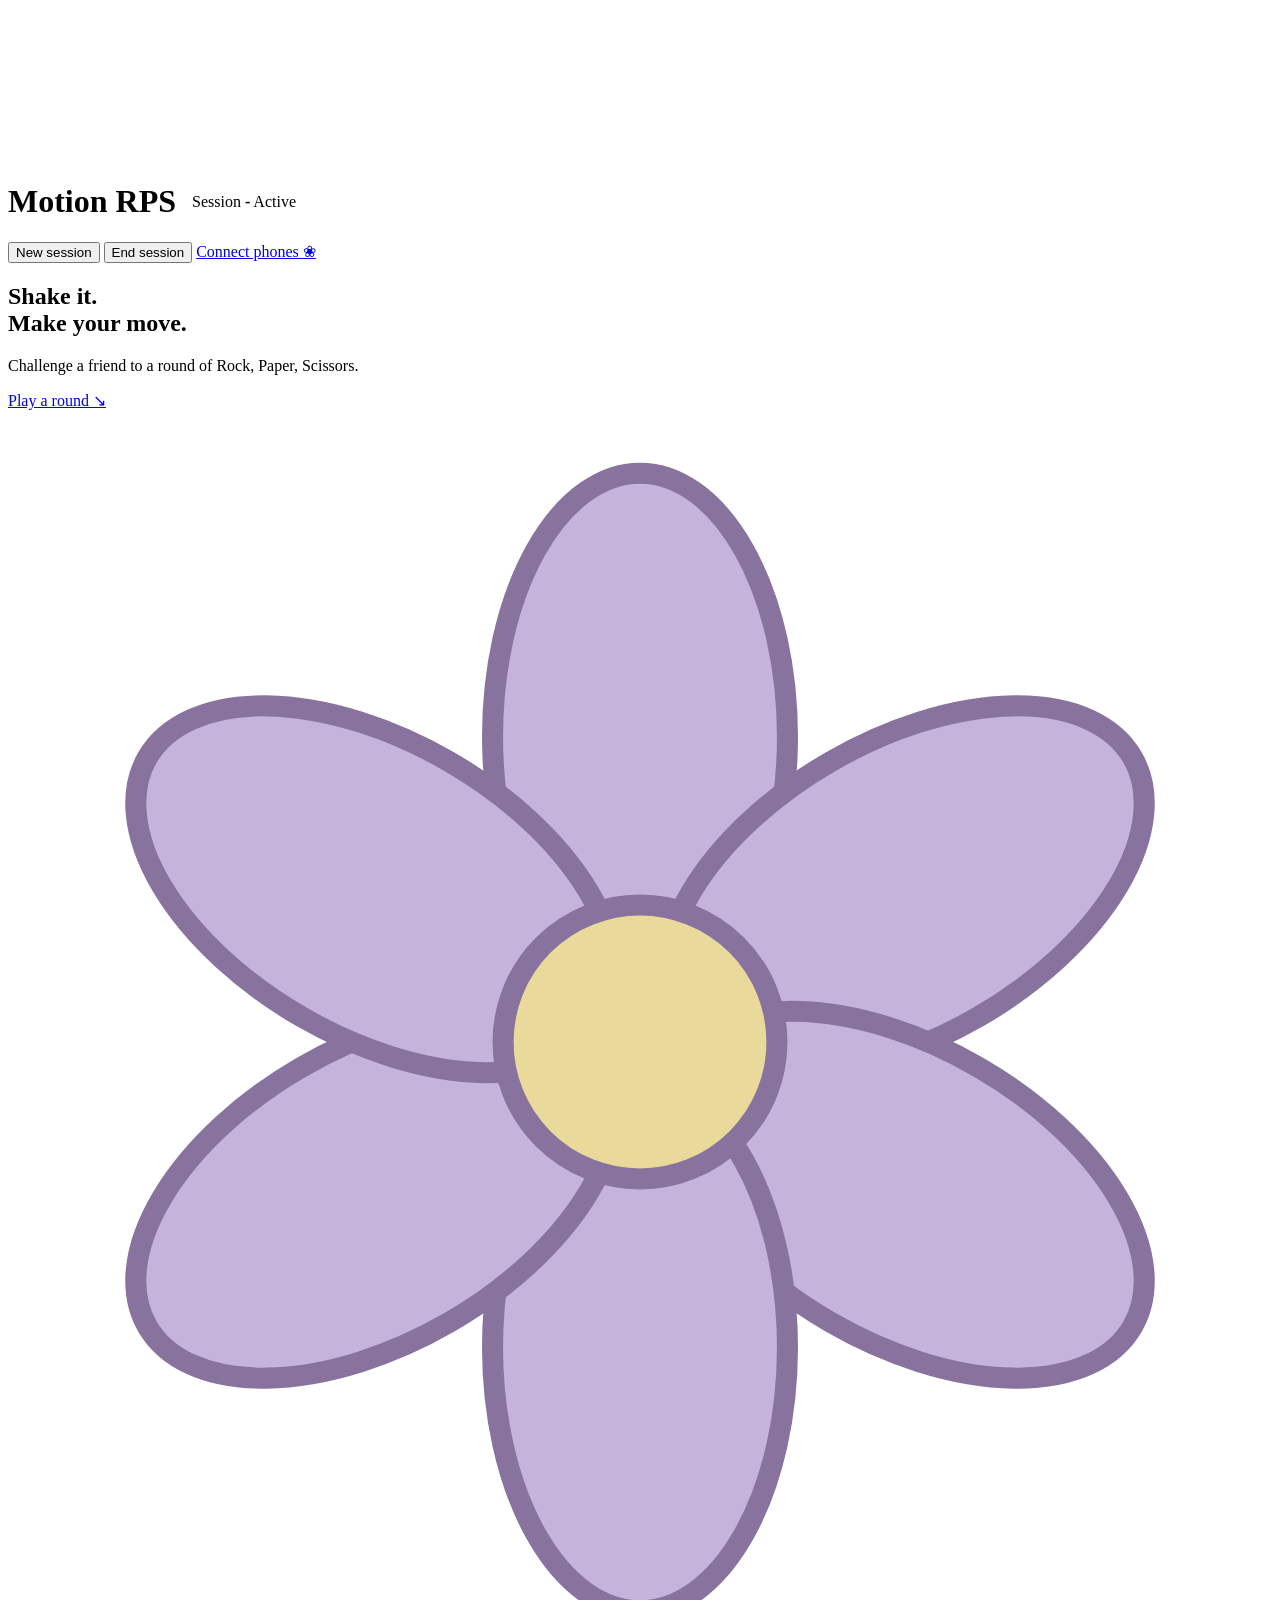
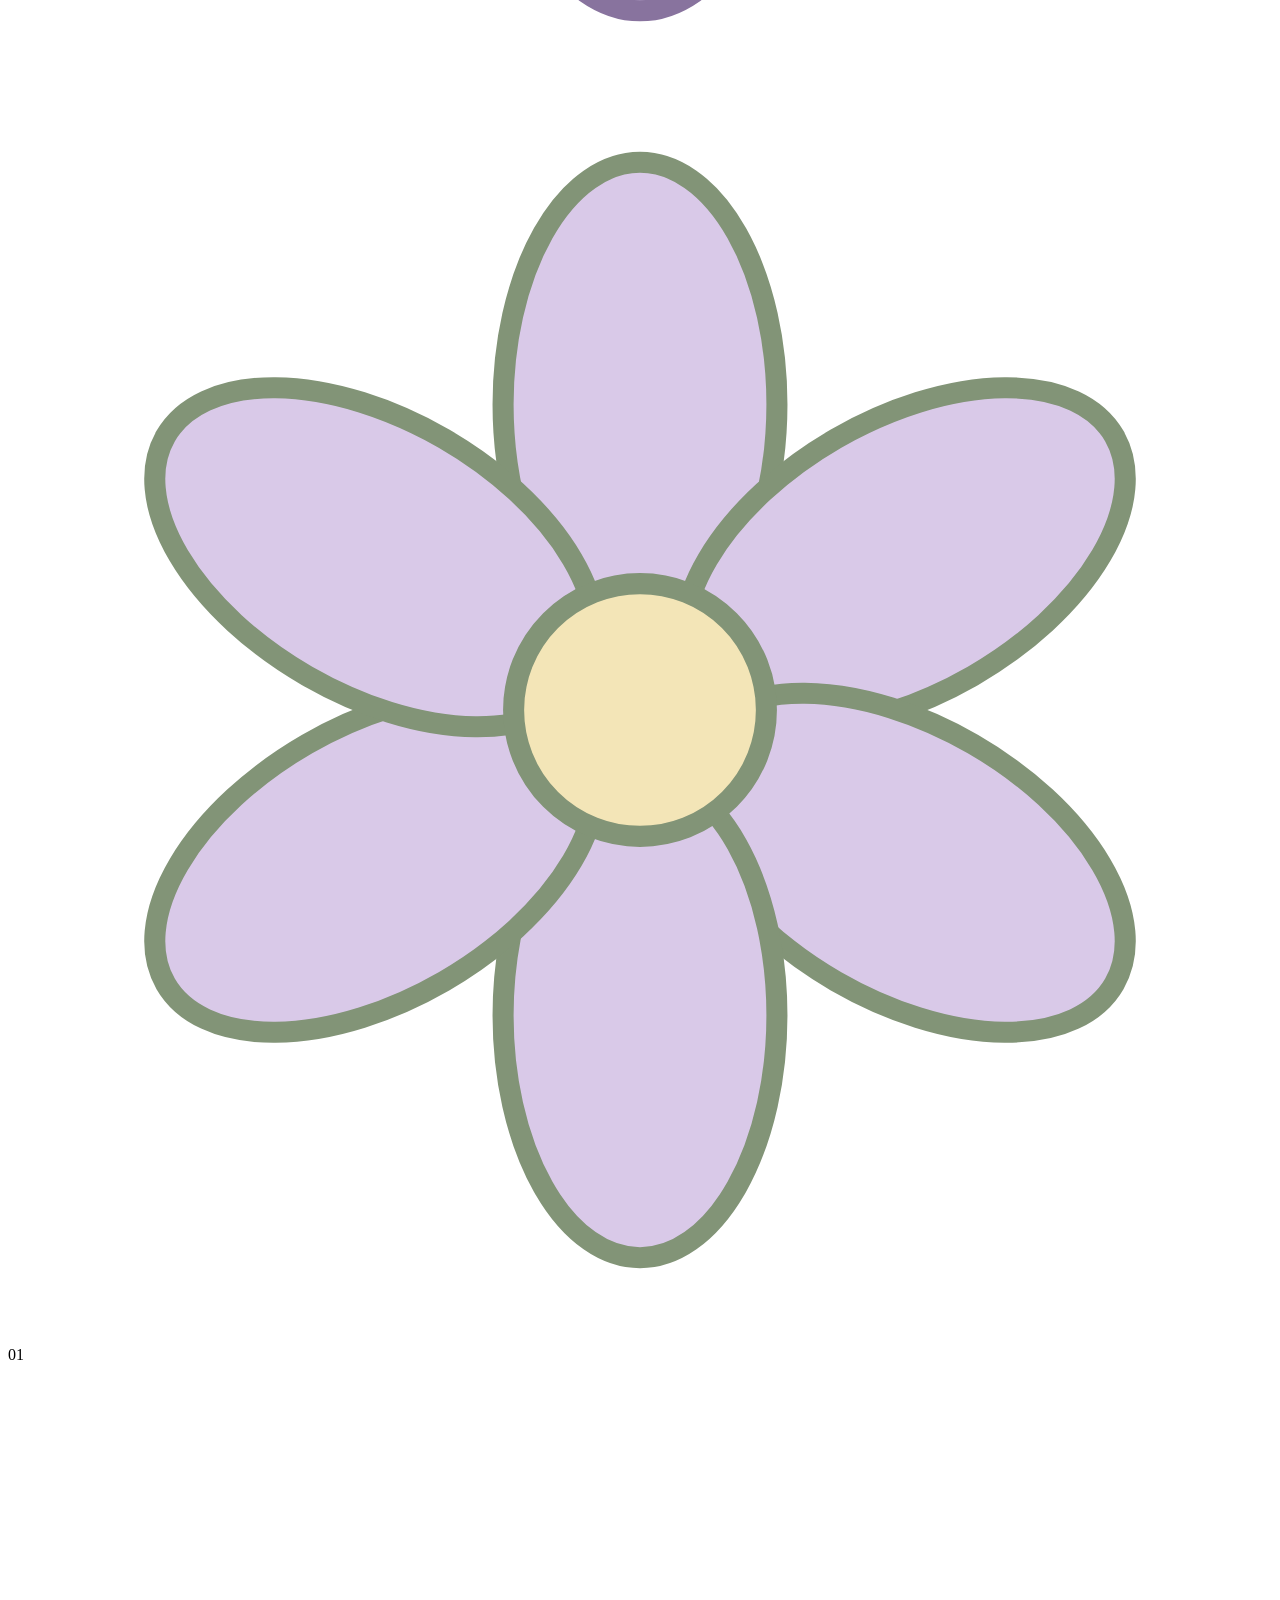
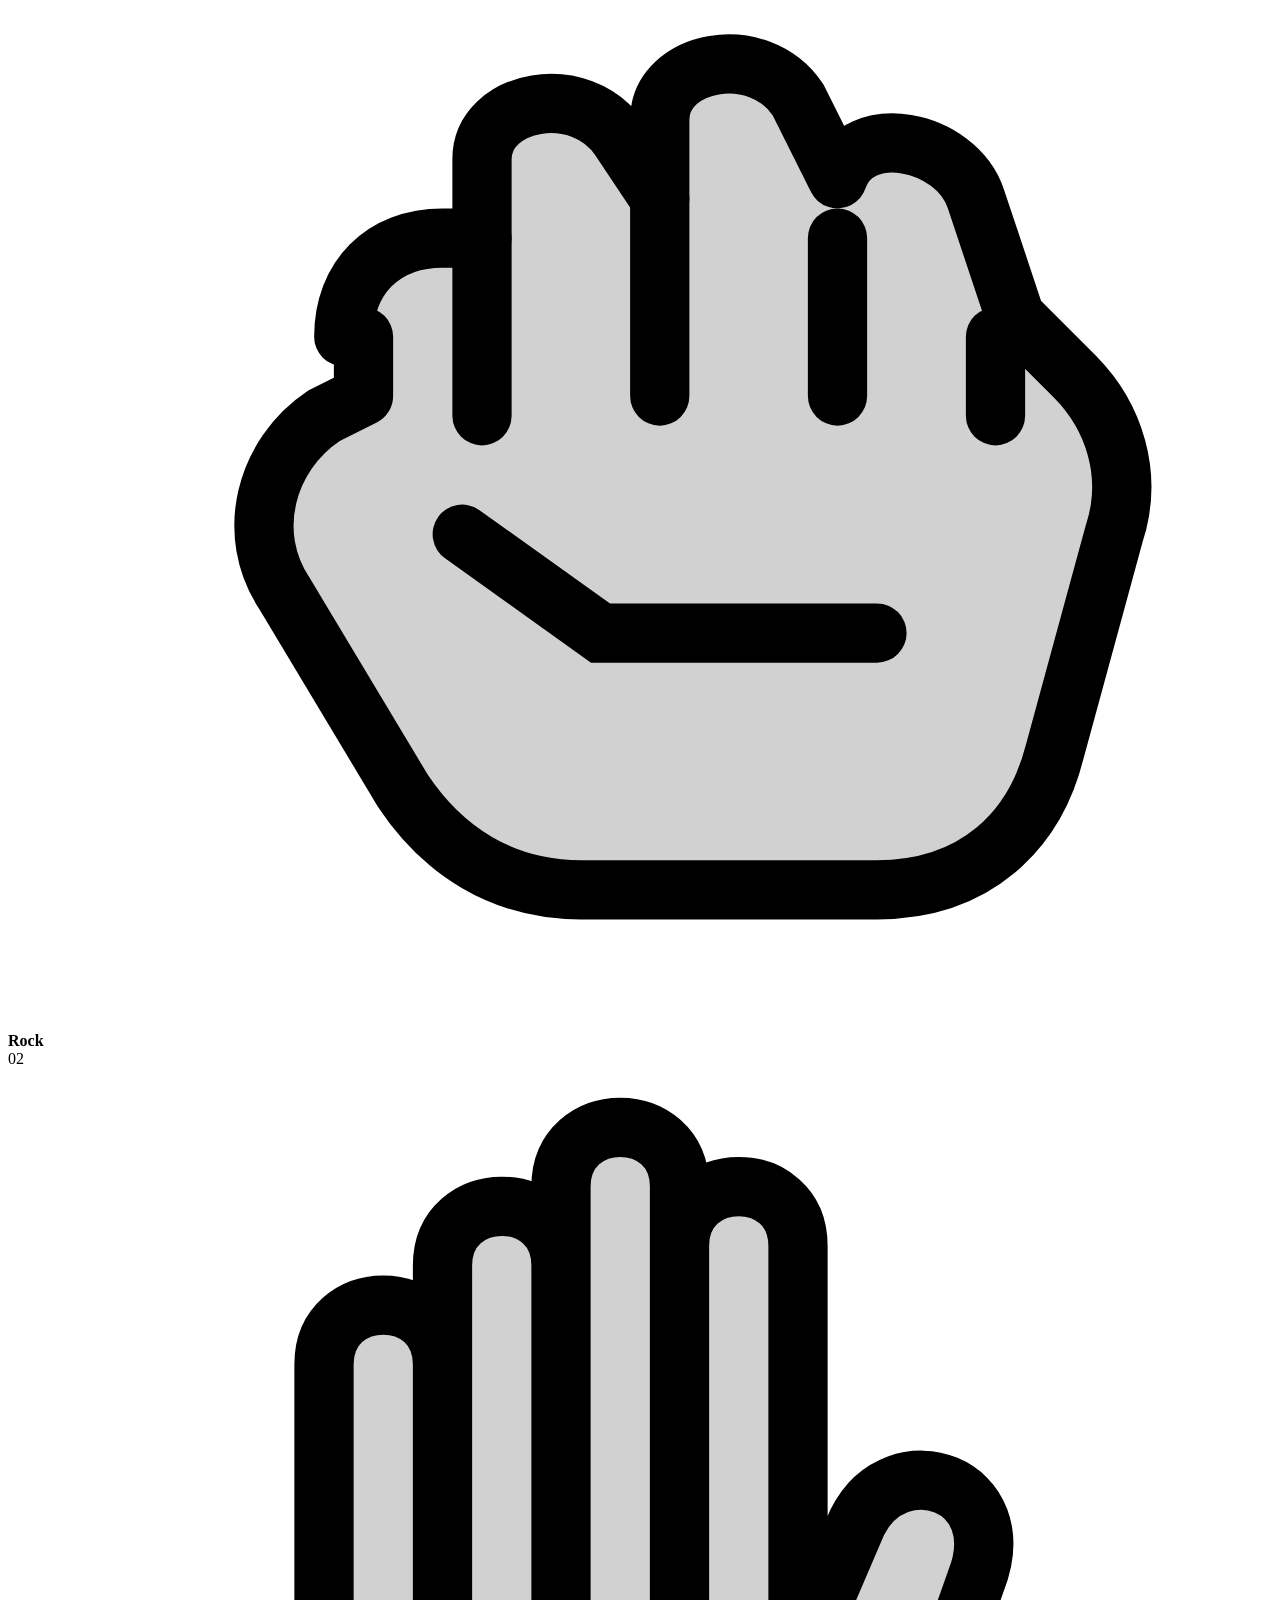
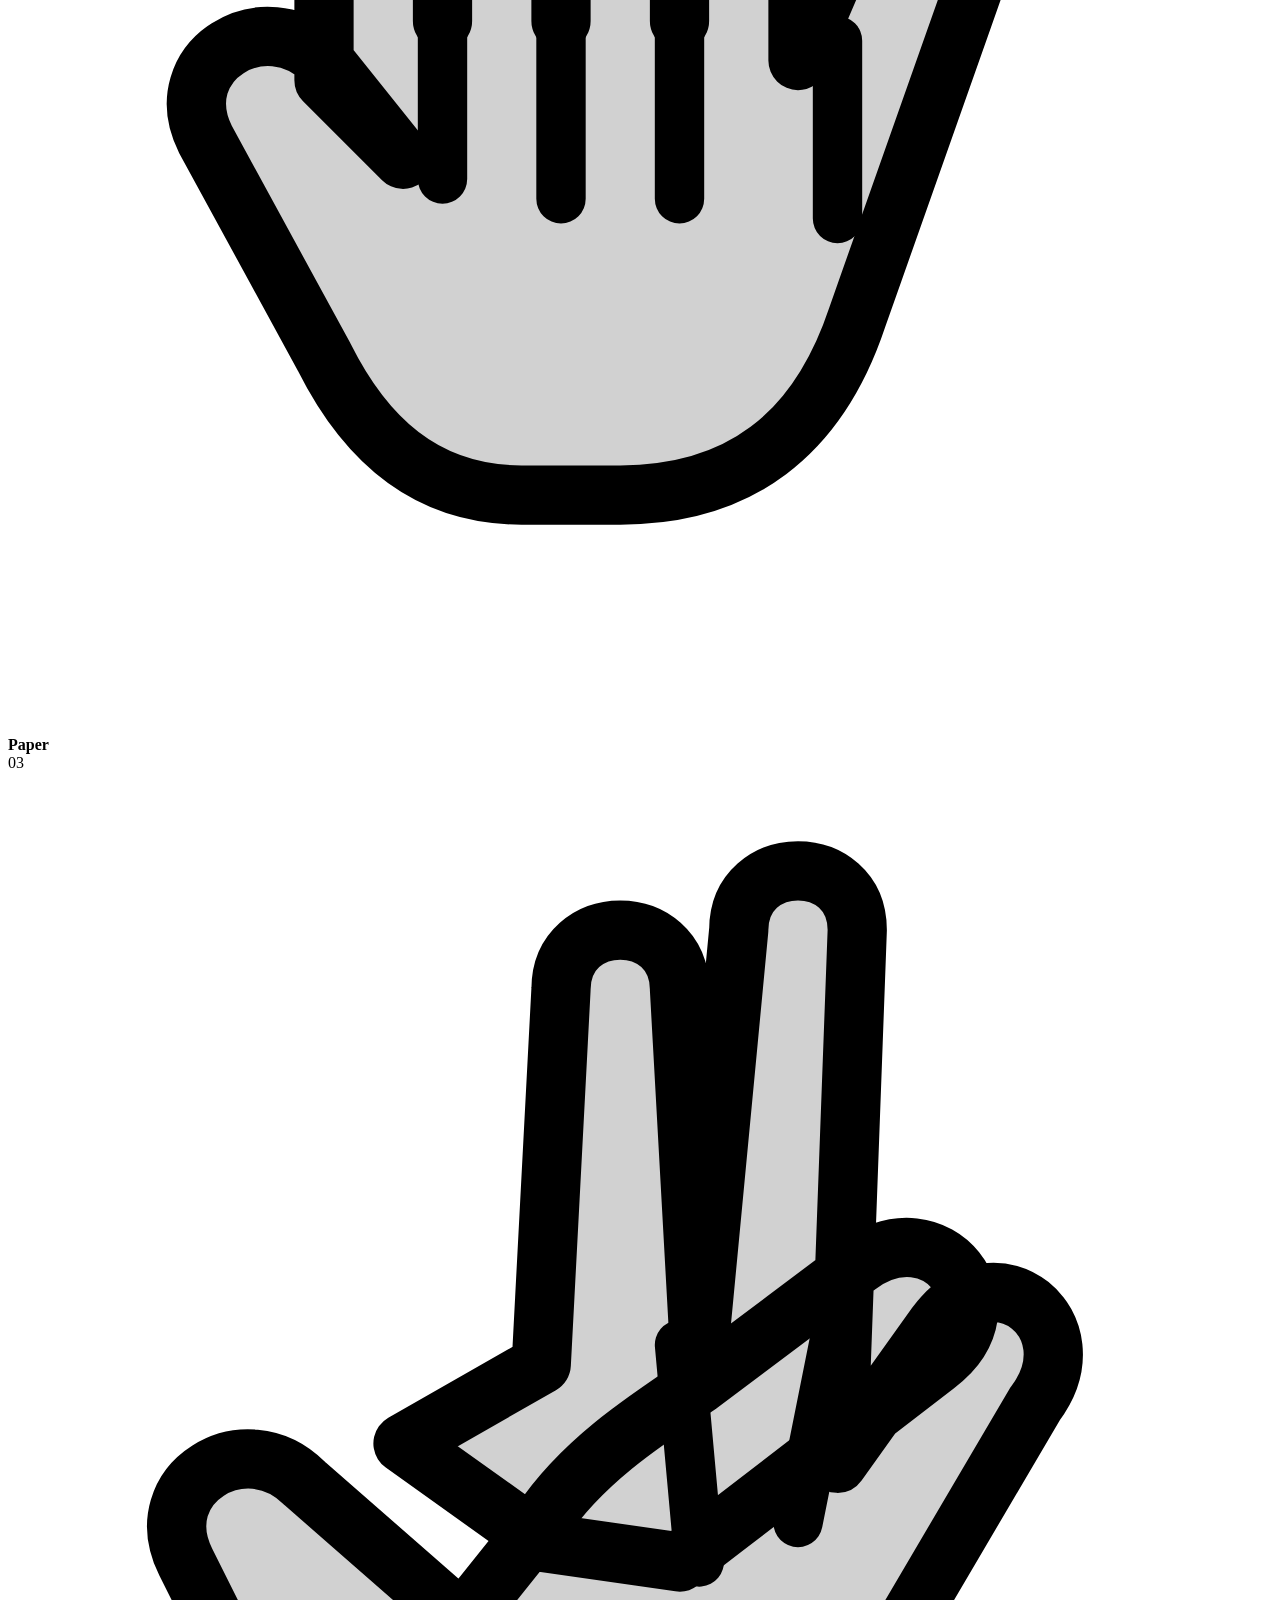
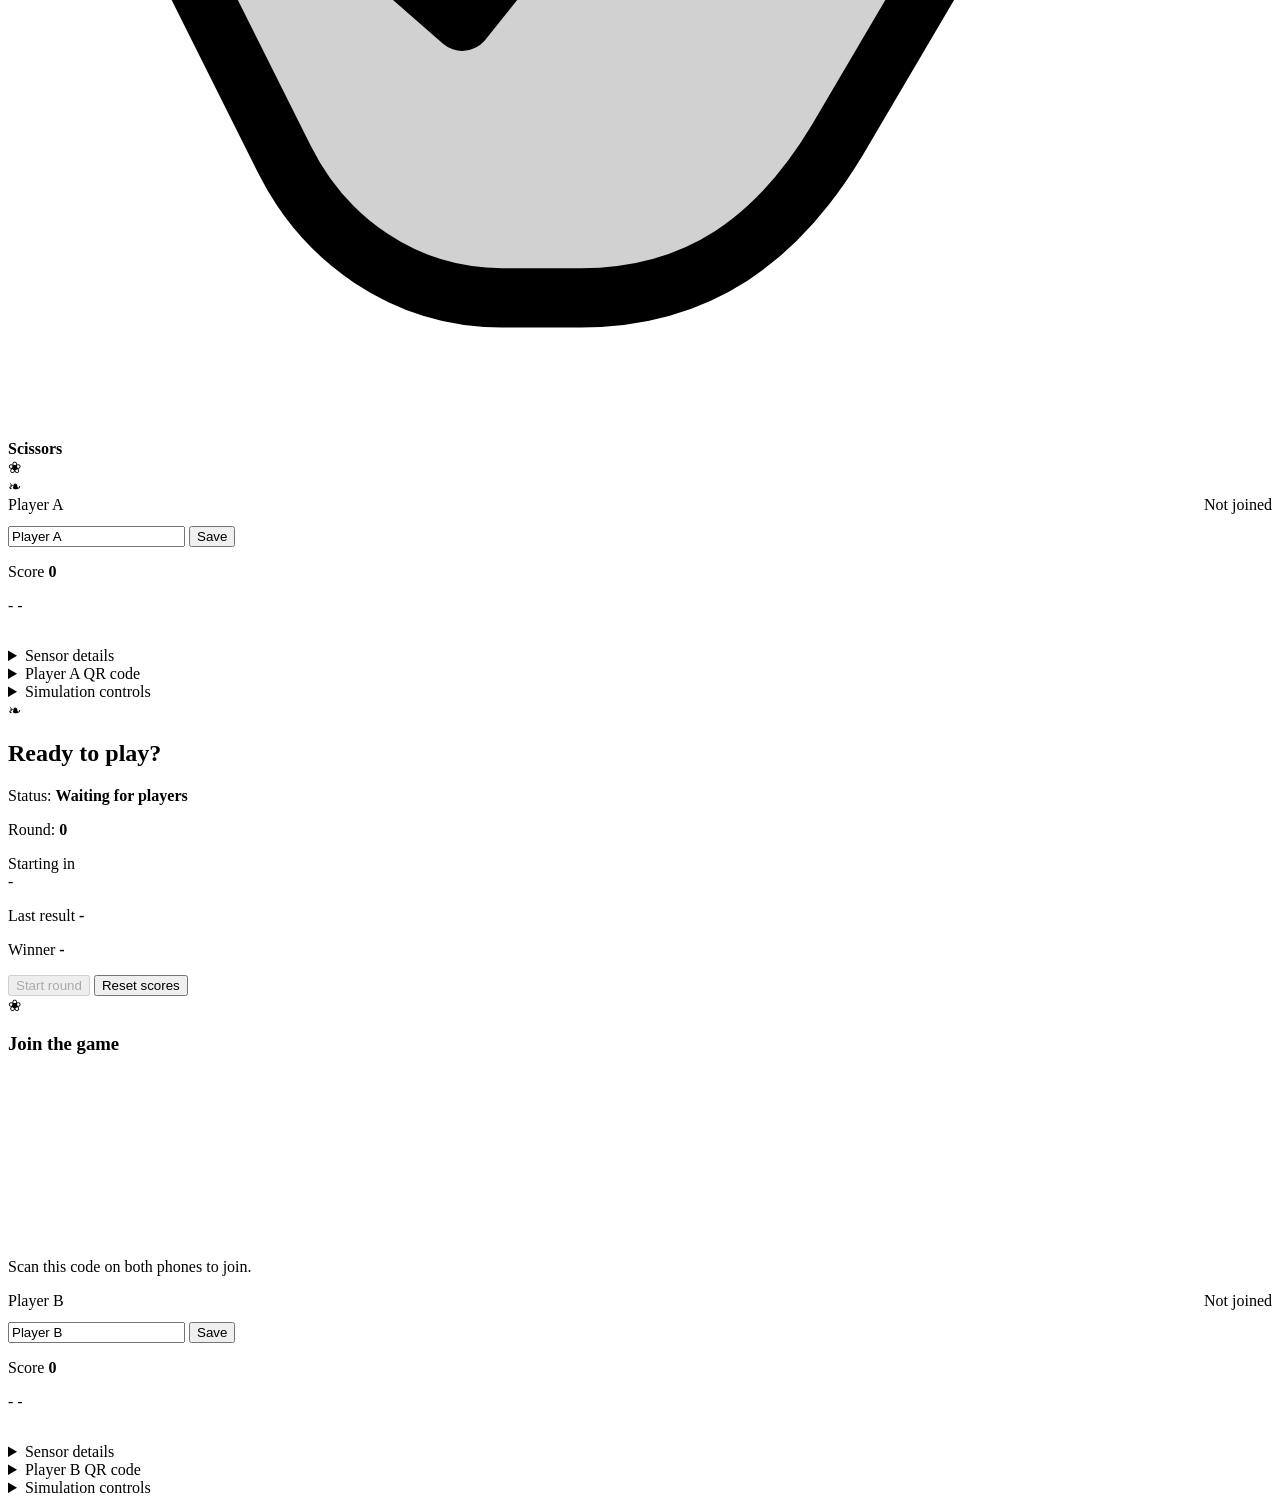
==== commit 4d2121d7: "bg svg flower lower opacity" ====
--- a/src/dashboard/index.html
+++ b/src/dashboard/index.html
@@ -122,7 +122,7 @@
     </section>
 
     <!-- CONNECTION -->
-    <section class="status-banner">
+    <!-- <section class="status-banner">
         <span class="status-bloom status-bloom-left" aria-hidden="true">❀</span>
         <div>Connection: <span id="mqtt-status" class="badge">Loading...</span></div>
         <details class="session-url-details">
@@ -131,7 +131,7 @@
         </details>
         <div id="error-banner" class="error-text" hidden></div>
         <span class="status-bloom status-bloom-right" aria-hidden="true">❧</span>
-    </section>
+    </section> -->
 
     <!-- Player A | Round controls | Player B -->
     <main class="arena-grid" id="arena">
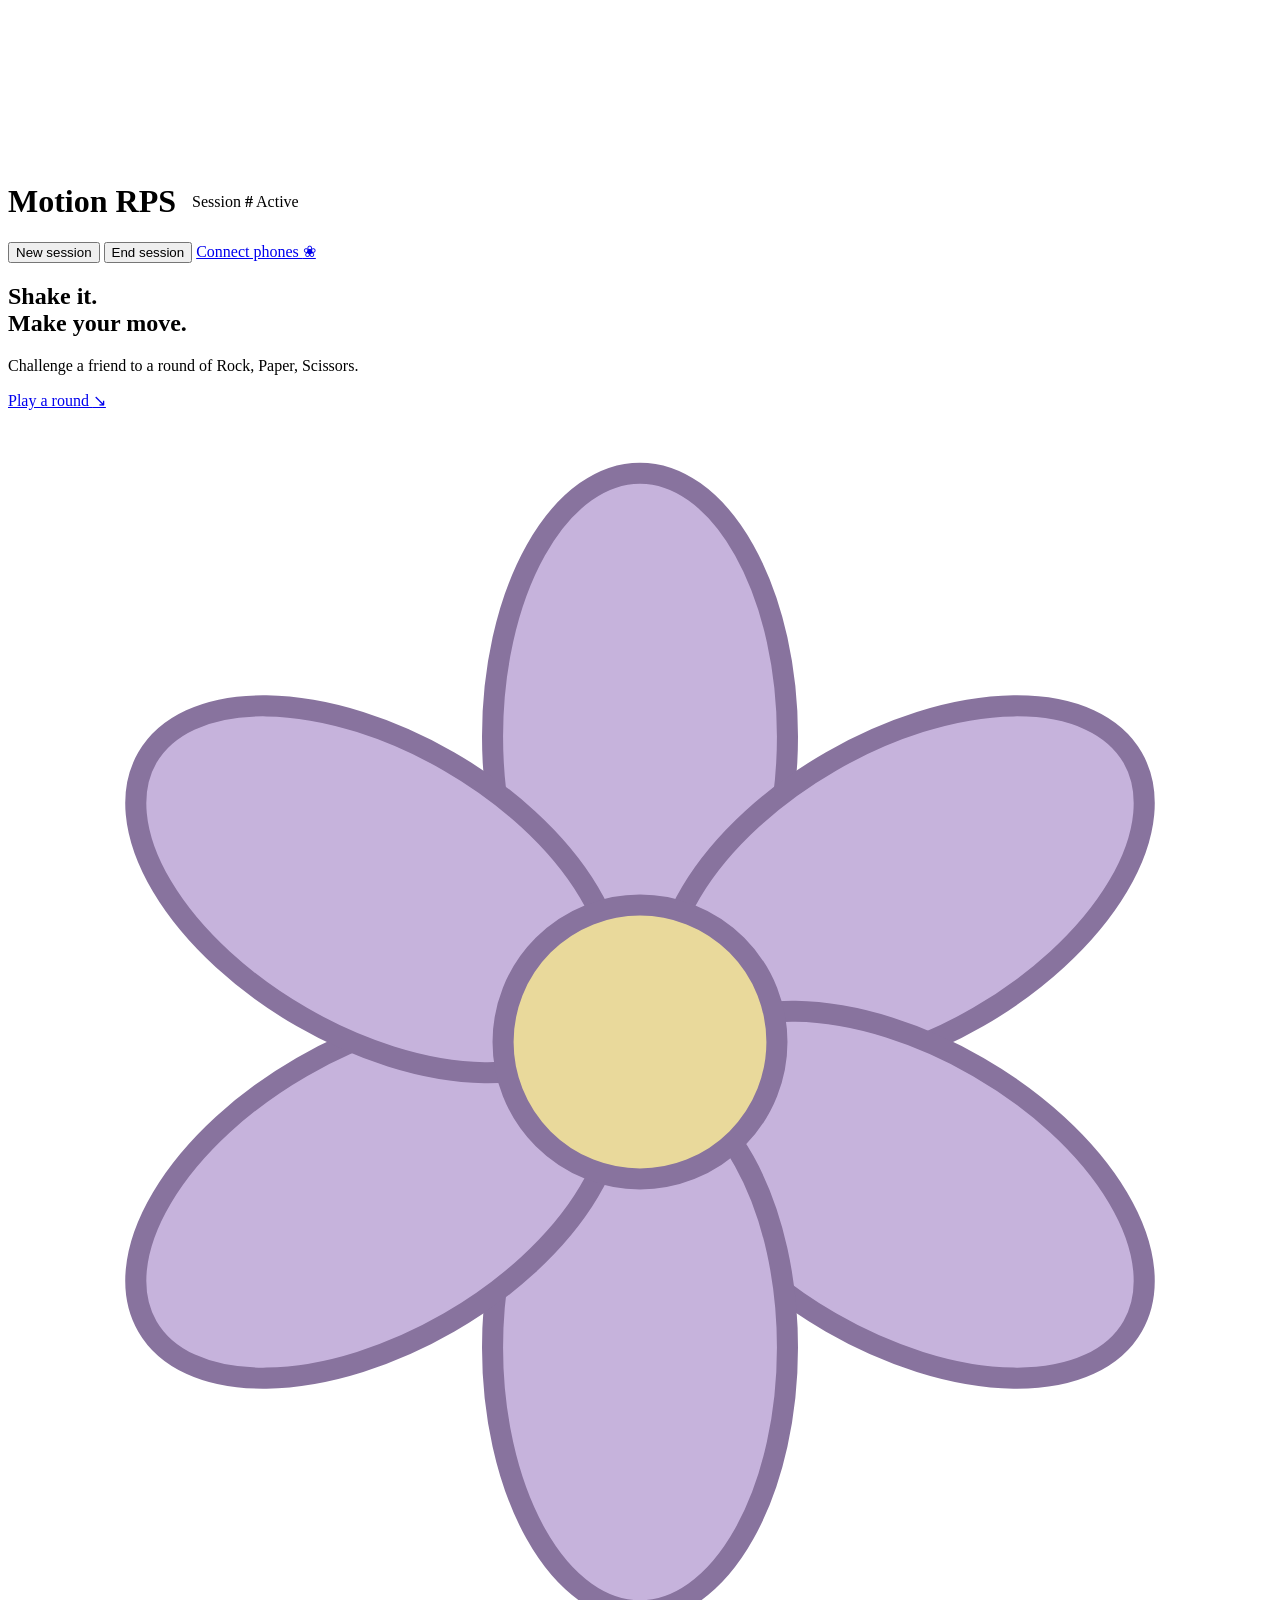
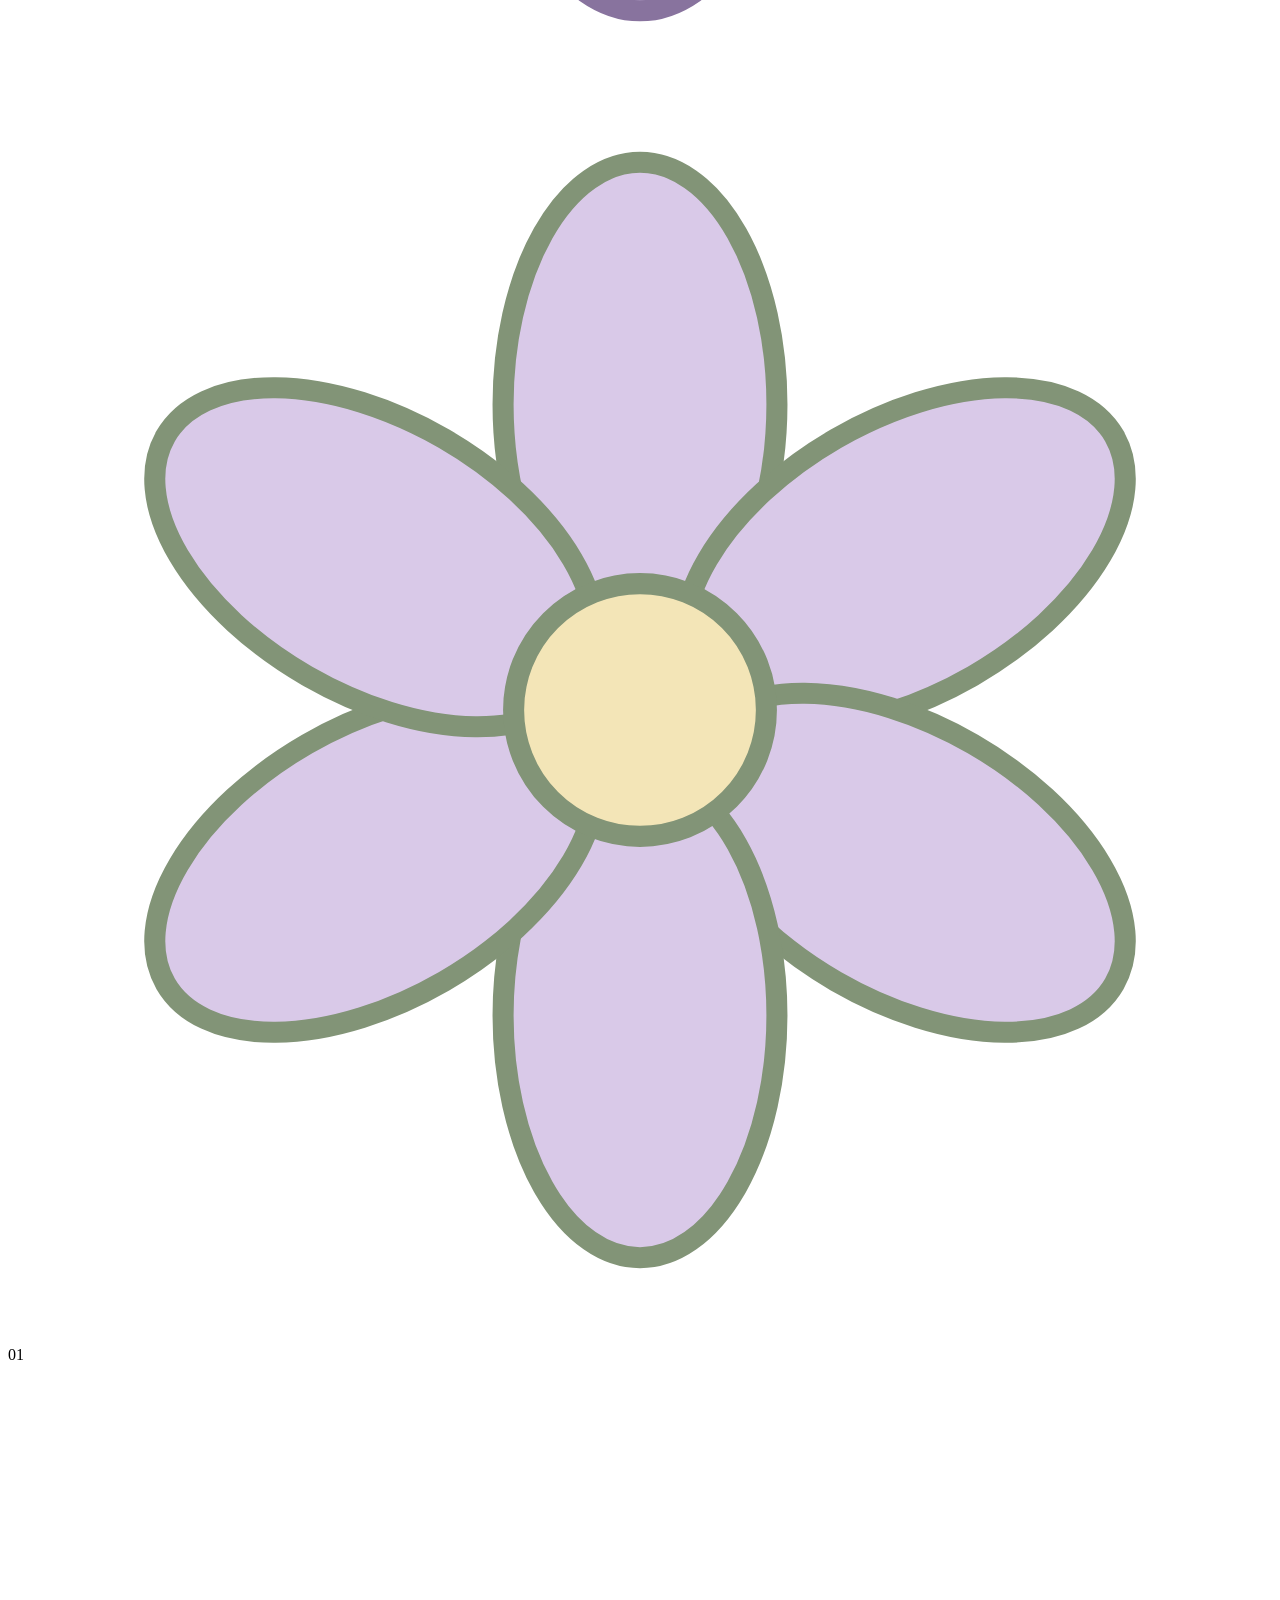
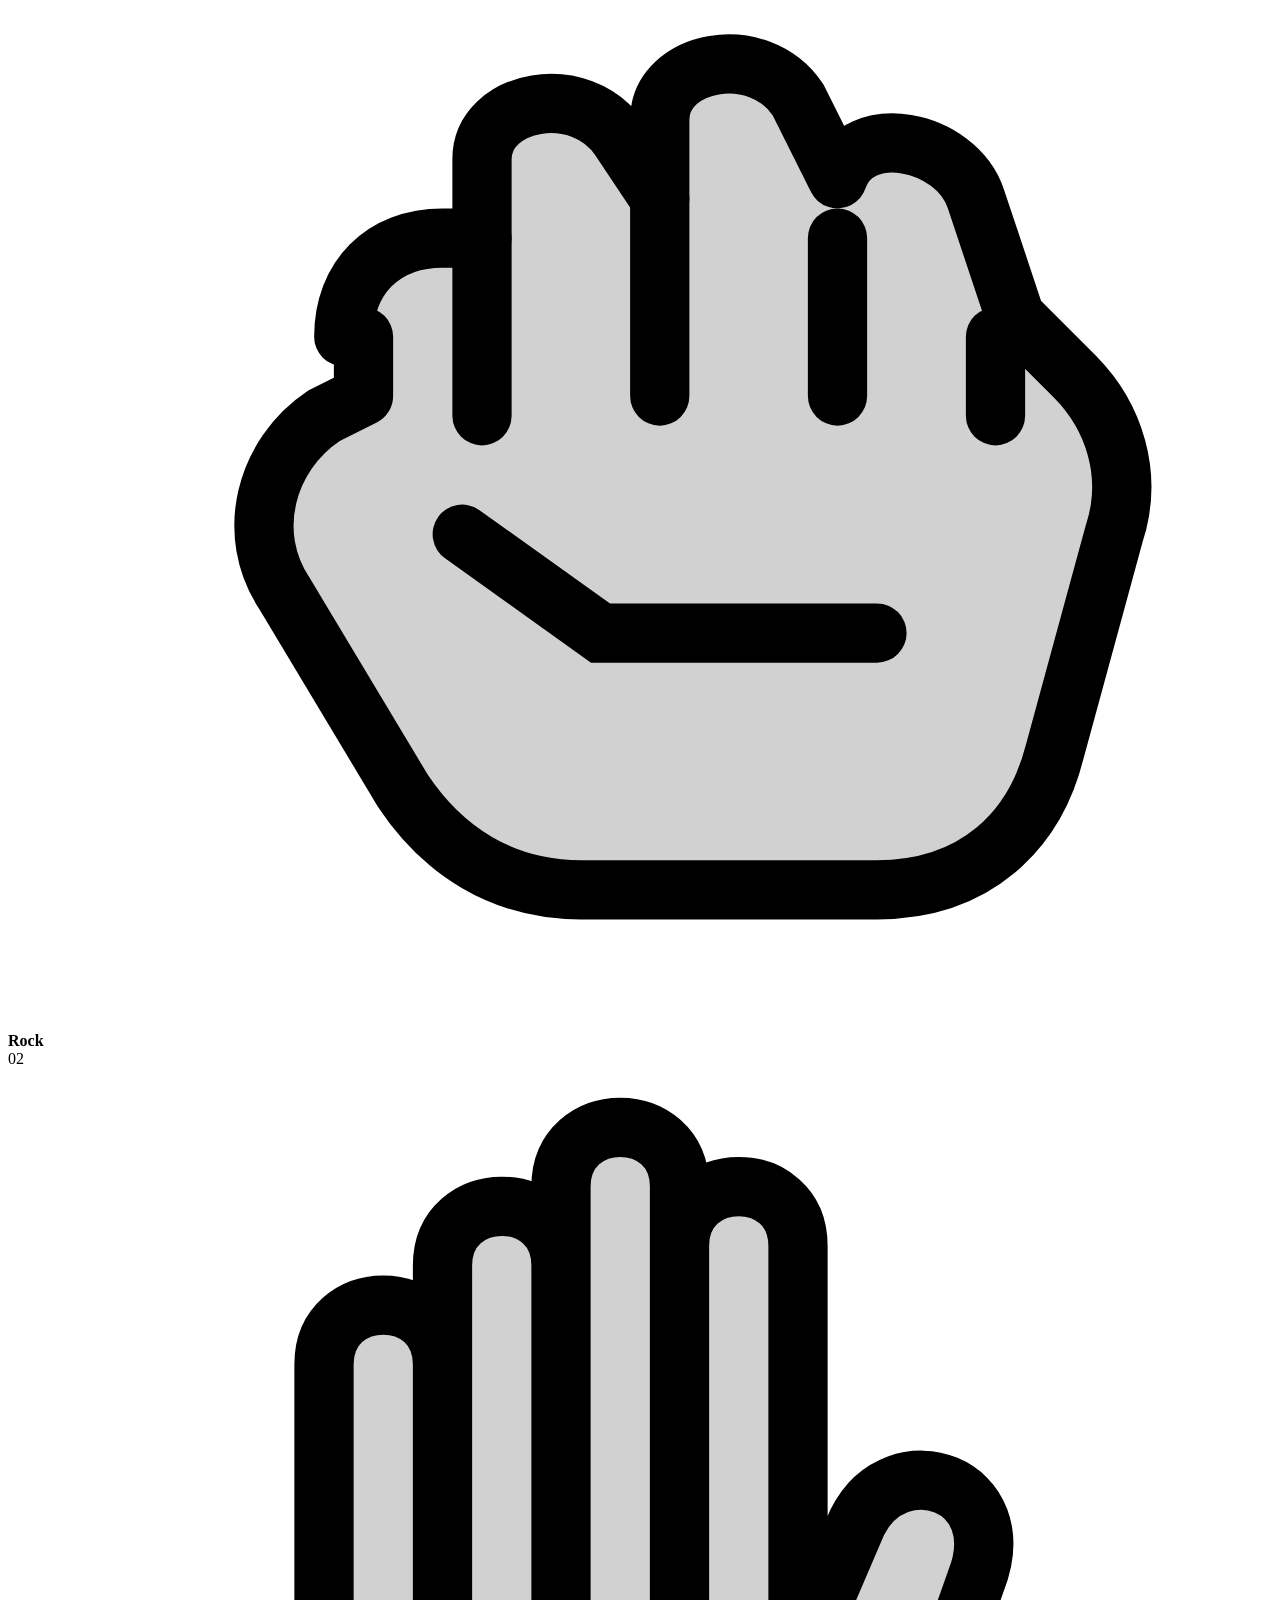
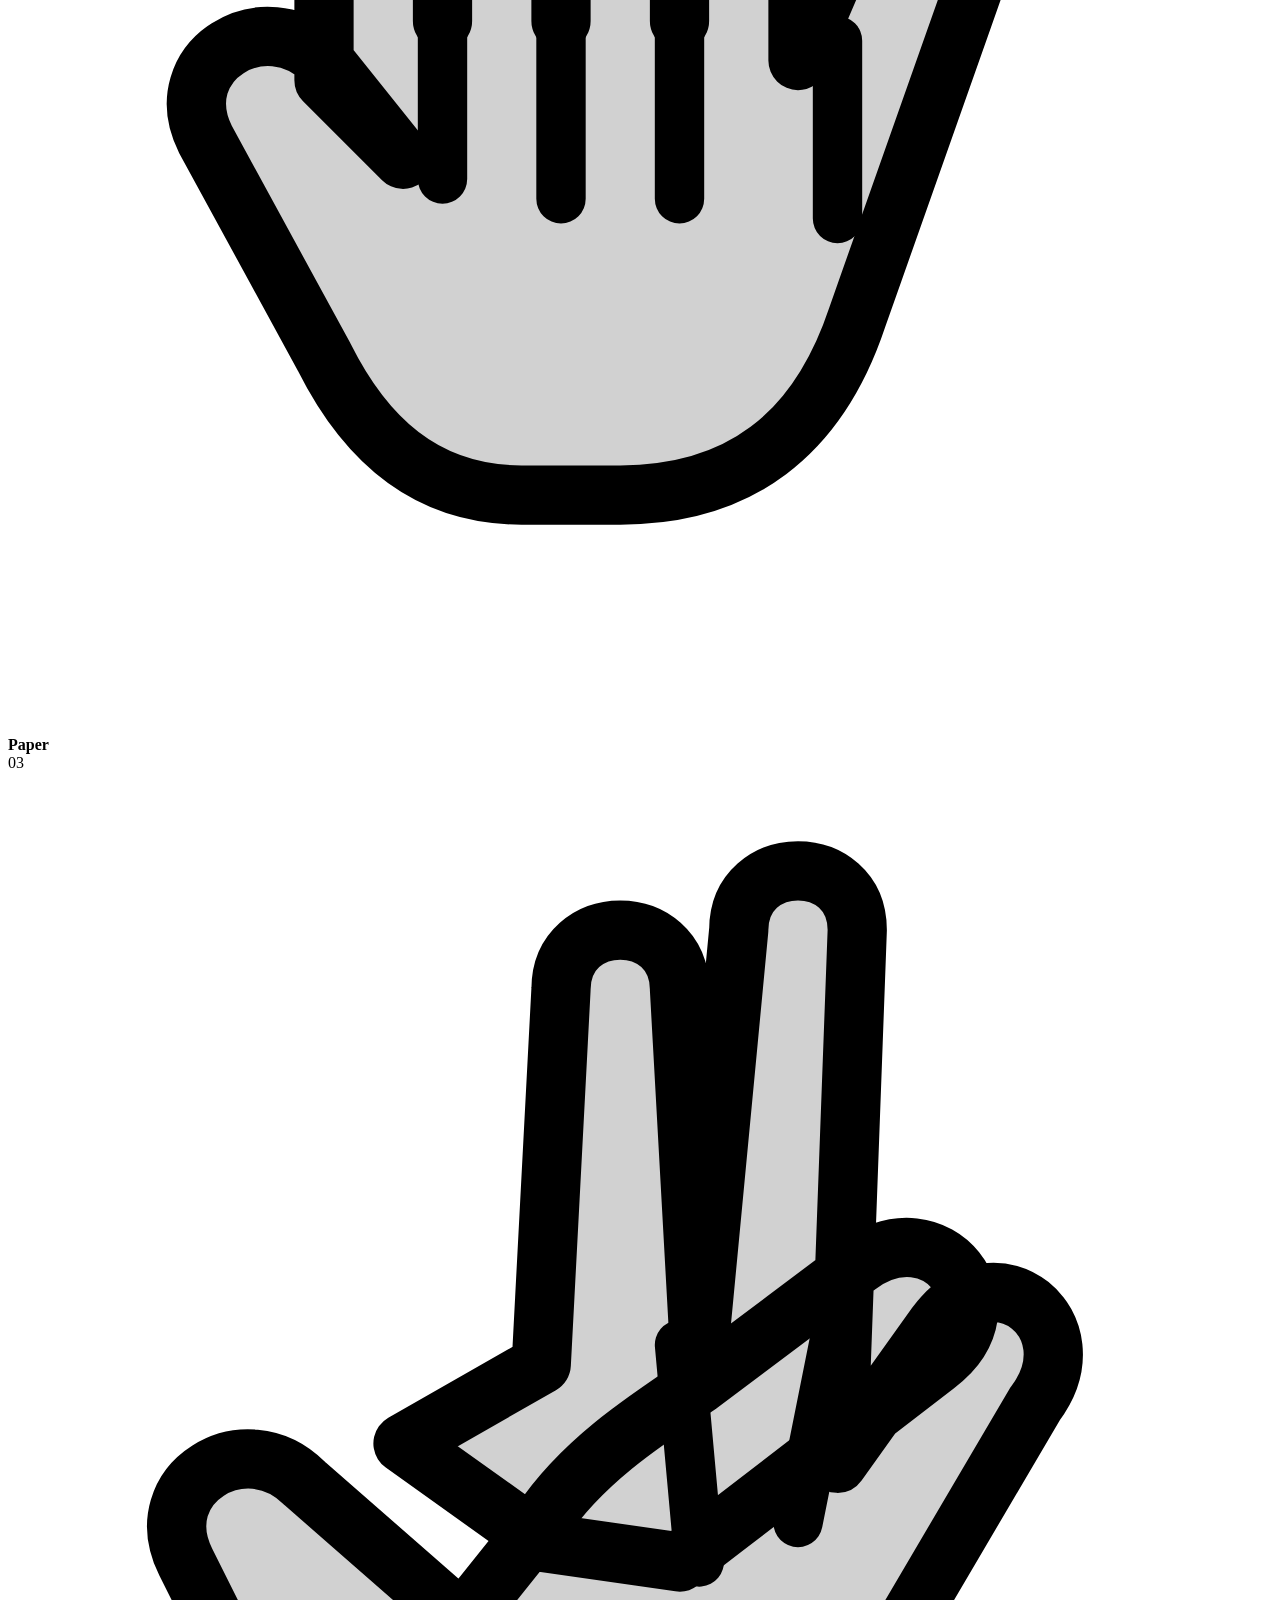
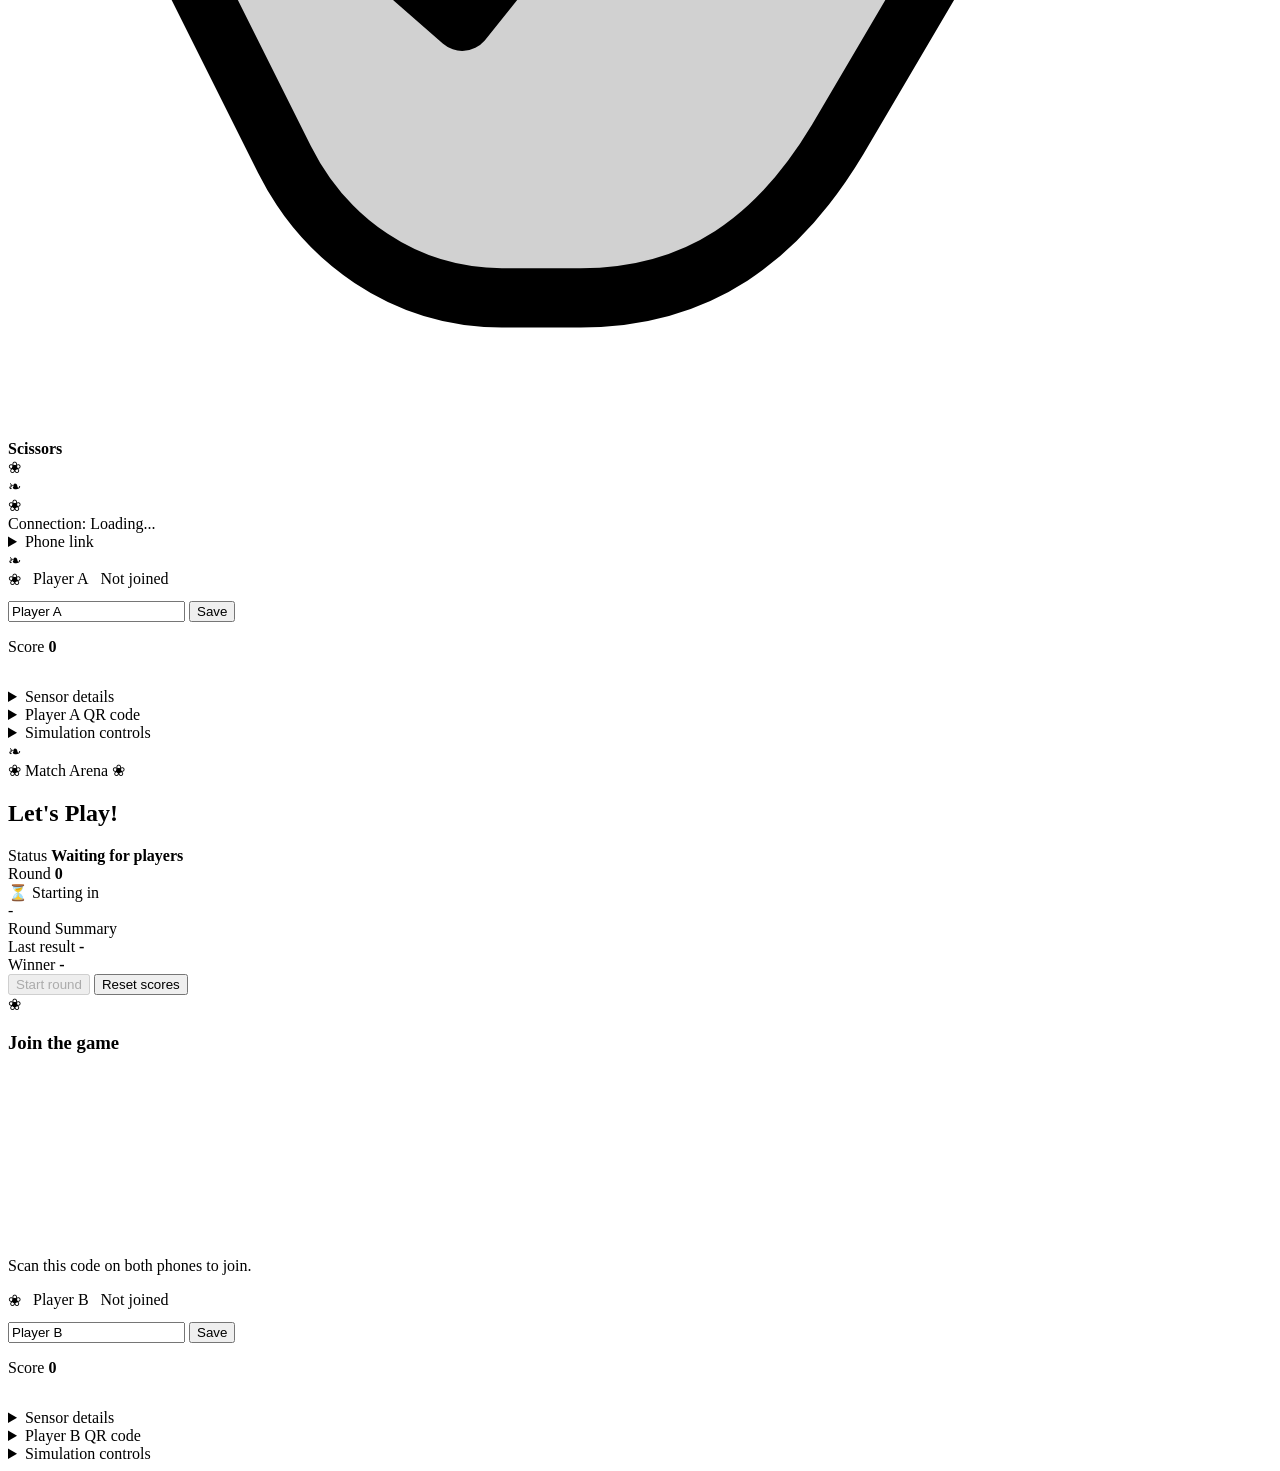
==== commit 5f1f6812: "style win lose draw status in player card" ====
--- a/src/dashboard/index.html
+++ b/src/dashboard/index.html
@@ -35,7 +35,7 @@
         <div style="display: flex; align-items: center; gap: 16px;">
             <h1 id="project-title">Motion RPS</h1>
             <div class="session-meta">
-                <span>Session <strong id="session-id-display">-</strong></span>
+                <span>Session <strong id="session-id-display">#</strong></span>
                 <span id="session-active-badge" class="badge online">Active</span>
             </div>
         </div>
@@ -122,23 +122,23 @@
     </section>
 
     <!-- CONNECTION -->
-    <!-- <section class="status-banner">
+    <section class="status-banner">
         <span class="status-bloom status-bloom-left" aria-hidden="true">❀</span>
-        <div>Connection: <span id="mqtt-status" class="badge">Loading...</span></div>
+        <div style="font-weight: 500;">Connection: <span id="mqtt-status" class="badge">Loading...</span></div>
         <details class="session-url-details">
             <summary>Phone link</summary>
             <code id="session-pair-url-display">-</code>
         </details>
         <div id="error-banner" class="error-text" hidden></div>
         <span class="status-bloom status-bloom-right" aria-hidden="true">❧</span>
-    </section> -->
+    </section>
 
     <!-- Player A | Round controls | Player B -->
     <main class="arena-grid" id="arena">
-        <!-- PLAYER A CARD -->
+        <!-- PLAYER A -->
         <section class="player-card" id="card-player-a">
-            <div class="flex width-full" style="display: flex; width: 100%; justify-content: space-between; align-items: center; margin-bottom: 12px;">
-                <!-- <span class="card-bloom card-bloom-a" aria-hidden="true">❀</span> -->
+            <div class="flex width-full" style="display: flex; width: 100%; gap: 12px; align-items: center; margin-bottom: 12px;">
+                <span class="card-bloom card-bloom-a" aria-hidden="true">❀</span>
                 <div class="player-icon" aria-label="Player A">Player A</div>
                 <span id="conn-status-a" class="badge offline">Not joined</span>
             </div>
@@ -152,8 +152,8 @@
 
                 <p class="score-display">Score <strong id="score-a">0</strong></p>
 
-                <span class="outcome-tag" id="outcome-a">-</span>
-                <span class="move-display" id="choice-a" aria-live="polite">-</span>
+                <span class="outcome-tag" id="outcome-a" aria-live="polite"></span>
+                <span class="move-display" id="choice-a" aria-live="polite"></span>
             </div>
 
             <!-- Live sensor data and diagnostics -->
@@ -198,21 +198,54 @@
             </details>
         </section>
 
-        <!-- Game controls -->
+        <!-- GAME CONTROL -->
         <section class="center-panel">
             <span class="card-bloom card-bloom-center" aria-hidden="true">❧</span>
-            <h2>Ready to play?</h2>
-            <p>Status: <strong id="game-state-display">Waiting for players</strong></p>
-            <p>Round: <strong id="round-id-display">0</strong></p>
+
+            <div class="center-panel-header">
+                <div class="panel-eyebrow">
+                    <span class="eyebrow-flower" aria-hidden="true">❀</span>
+                    <span>Match Arena</span>
+                    <span class="eyebrow-flower" aria-hidden="true">❀</span>
+                </div>
+                <h2 class="panel-title">Let's Play!</h2>
+            </div>
+
+            <div class="game-meta-strip">
+                <div class="meta-chip meta-status">
+                    <span class="meta-dot" aria-hidden="true"></span>
+                    <span class="meta-label">Status</span>
+                    <strong id="game-state-display" class="meta-value">Waiting for players</strong>
+                </div>
+                <div class="meta-chip meta-round">
+                    <span class="meta-label">Round</span>
+                    <strong id="round-id-display" class="meta-value">0</strong>
+                </div>
+            </div>
 
             <div class="countdown-box">
-                <span>Starting in</span>
+                <div class="countdown-header">
+                    <span class="countdown-icon" aria-hidden="true">⏳</span>
+                    <span class="countdown-label">Starting in</span>
+                </div>
                 <div id="countdown-display" class="countdown-number">-</div>
             </div>
 
             <div class="result-box">
-                <p>Last result <strong id="round-outcome-display">-</strong></p>
-                <p>Winner <strong id="winner-name-display">-</strong></p>
+                <div class="result-card-header">
+                    <span class="result-badge-title">Round Summary</span>
+                </div>
+                <div class="result-details-grid">
+                    <div class="result-cell">
+                        <span class="result-label">Last result</span>
+                        <strong id="round-outcome-display" class="result-value">-</strong>
+                    </div>
+                    <div class="result-separator" aria-hidden="true"></div>
+                    <div class="result-cell">
+                        <span class="result-label">Winner</span>
+                        <strong id="winner-name-display" class="result-value winner-text">-</strong>
+                    </div>
+                </div>
             </div>
 
             <div class="action-buttons">
@@ -231,10 +264,10 @@
             </div>
         </section>
 
-        <!-- Player B card -->
+        <!-- PLAYER B -->
         <section class="player-card" id="card-player-b">
-            <div class="flex width-full" style="display: flex; width: 100%; justify-content: space-between; align-items: center; margin-bottom: 12px;">
-                <!-- <span class="card-bloom card-bloom-b" aria-hidden="true">❀</span> -->
+            <div class="flex width-full" style="display: flex; width: 100%; gap: 12px; align-items: center; margin-bottom: 12px;">
+                <span class="card-bloom card-bloom-b" aria-hidden="true">❀</span>
                 <div class="player-icon" aria-label="Player B">Player B</div>
                 <span id="conn-status-b" class="badge offline">Not joined</span>
             </div>
@@ -248,8 +281,8 @@
                 
                 <p class="score-display">Score <strong id="score-b">0</strong></p>
 
-                <span class="outcome-tag" id="outcome-b">-</span>
-                <span class="move-display" id="choice-b" aria-live="polite">-</span>
+                <span class="outcome-tag" id="outcome-b" aria-live="polite"></span>
+                <span class="move-display" id="choice-b" aria-live="polite"></span>
             </div>
 
             <!-- Live sensor data and diagnostics -->
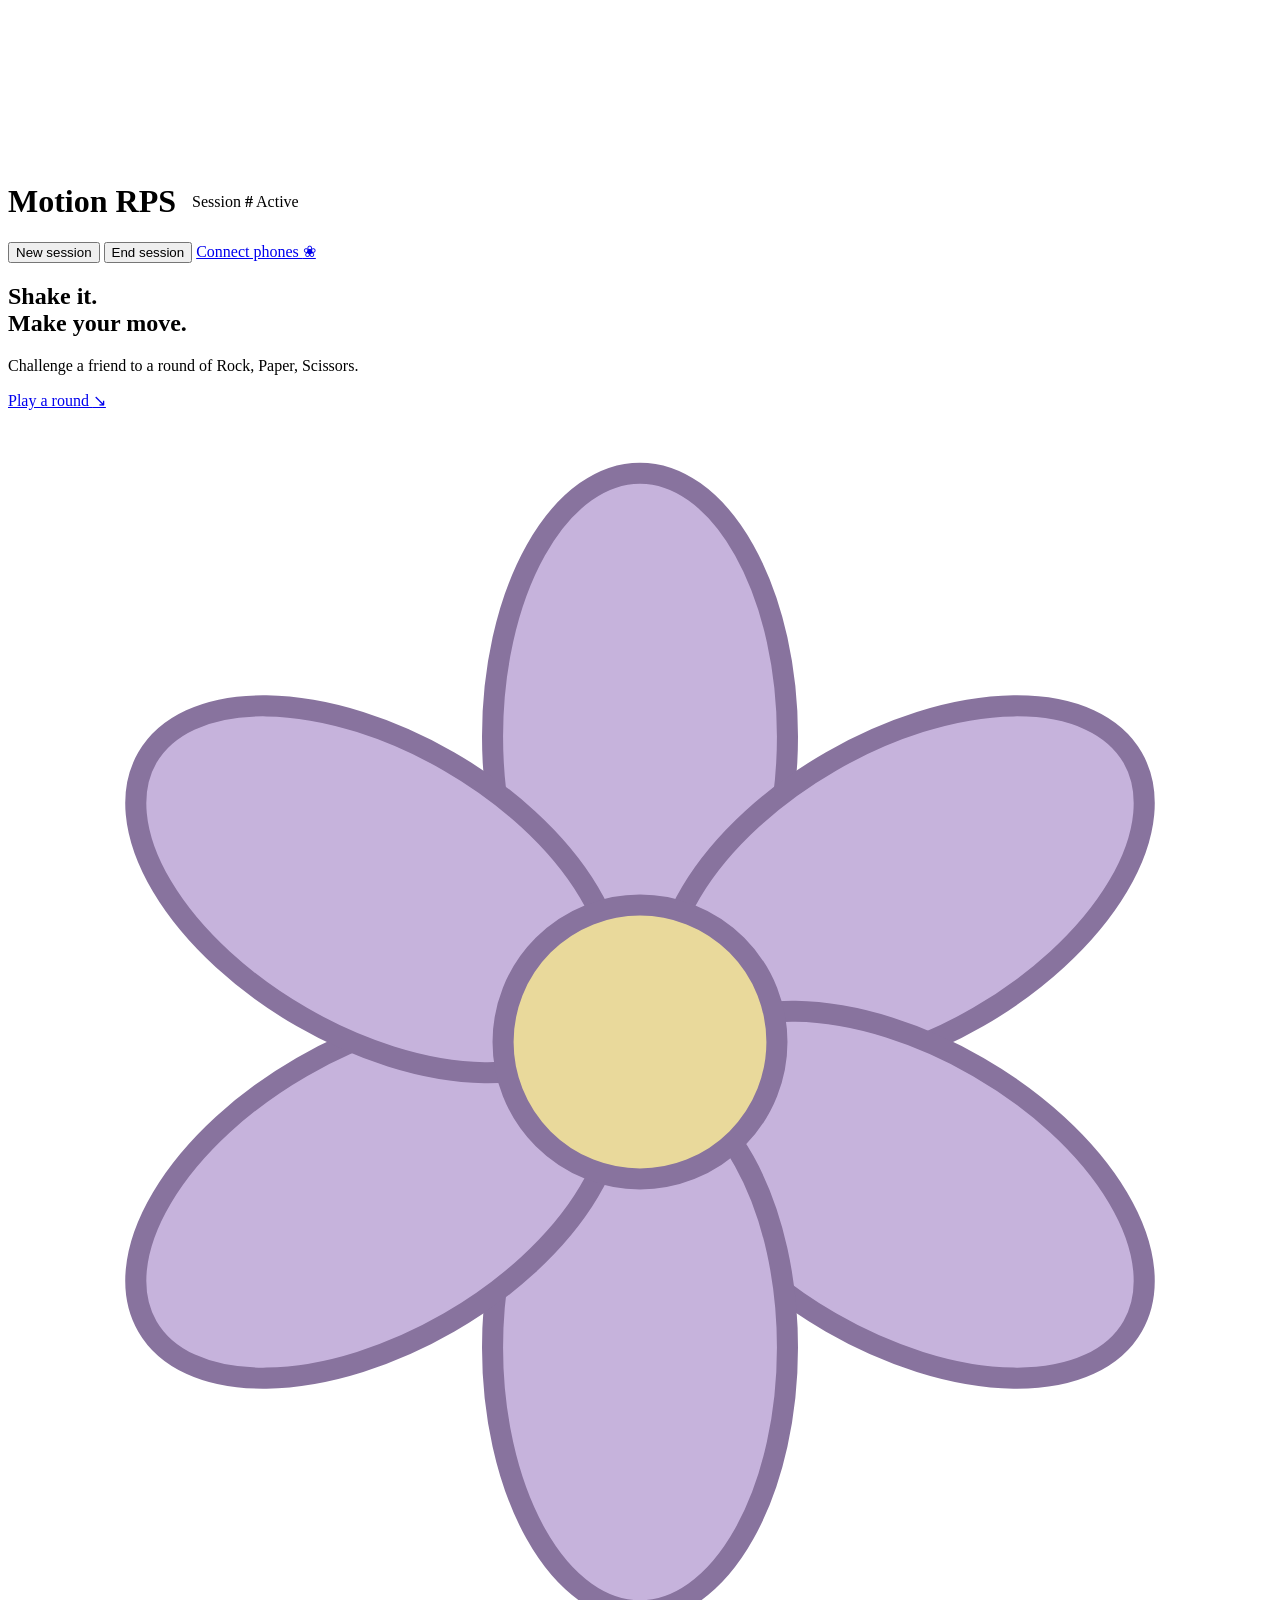
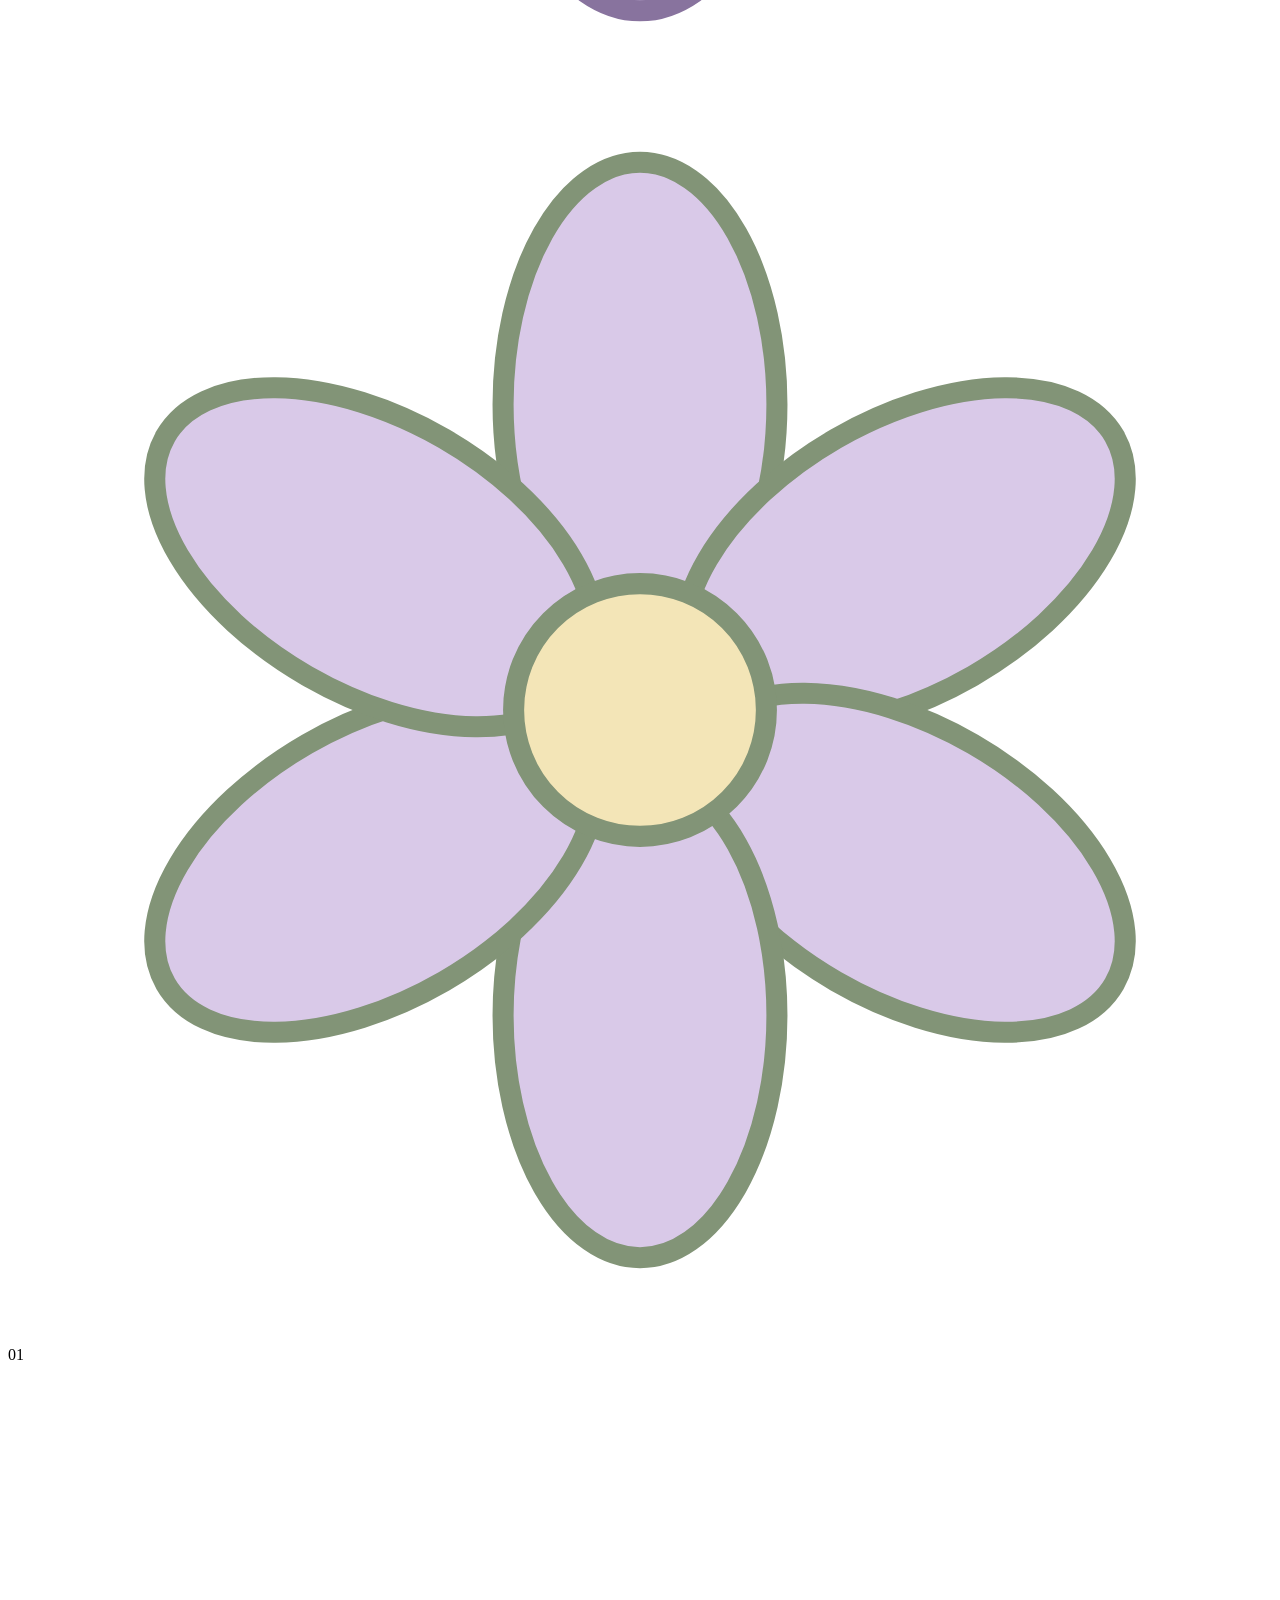
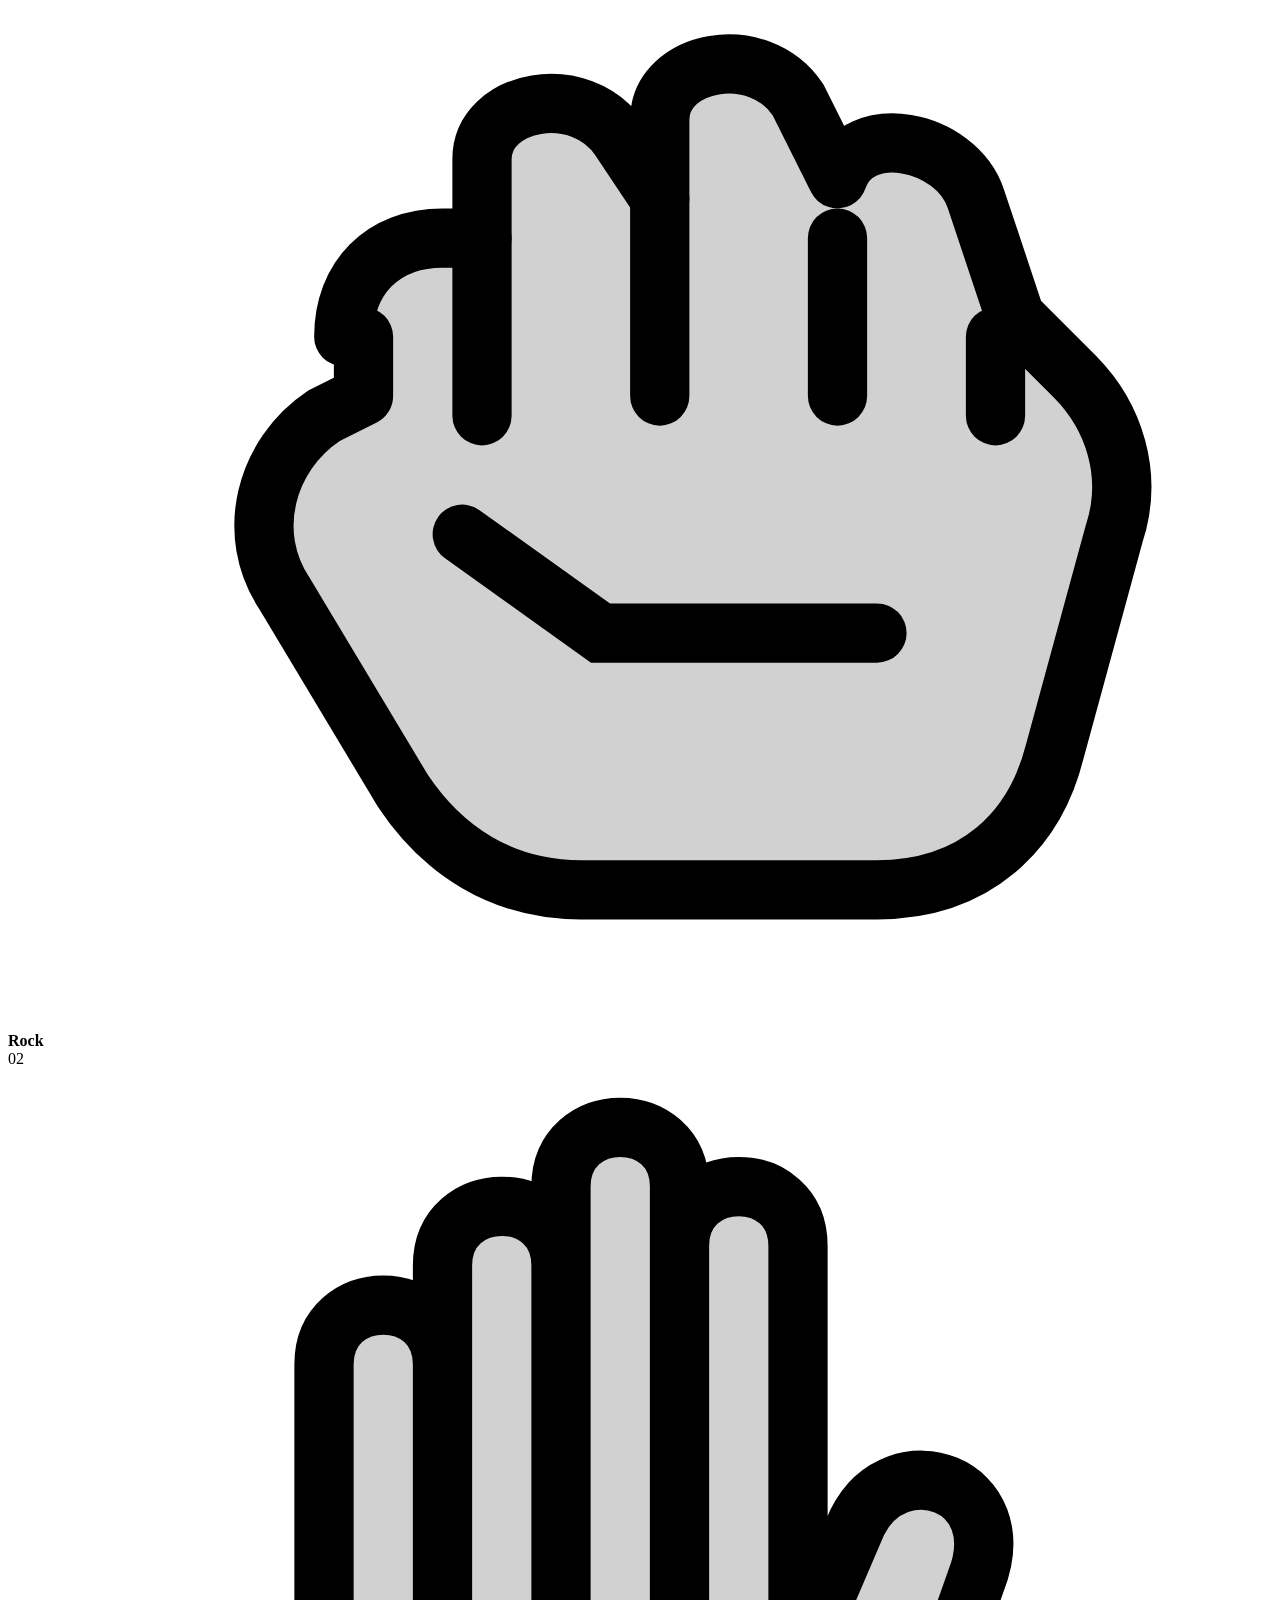
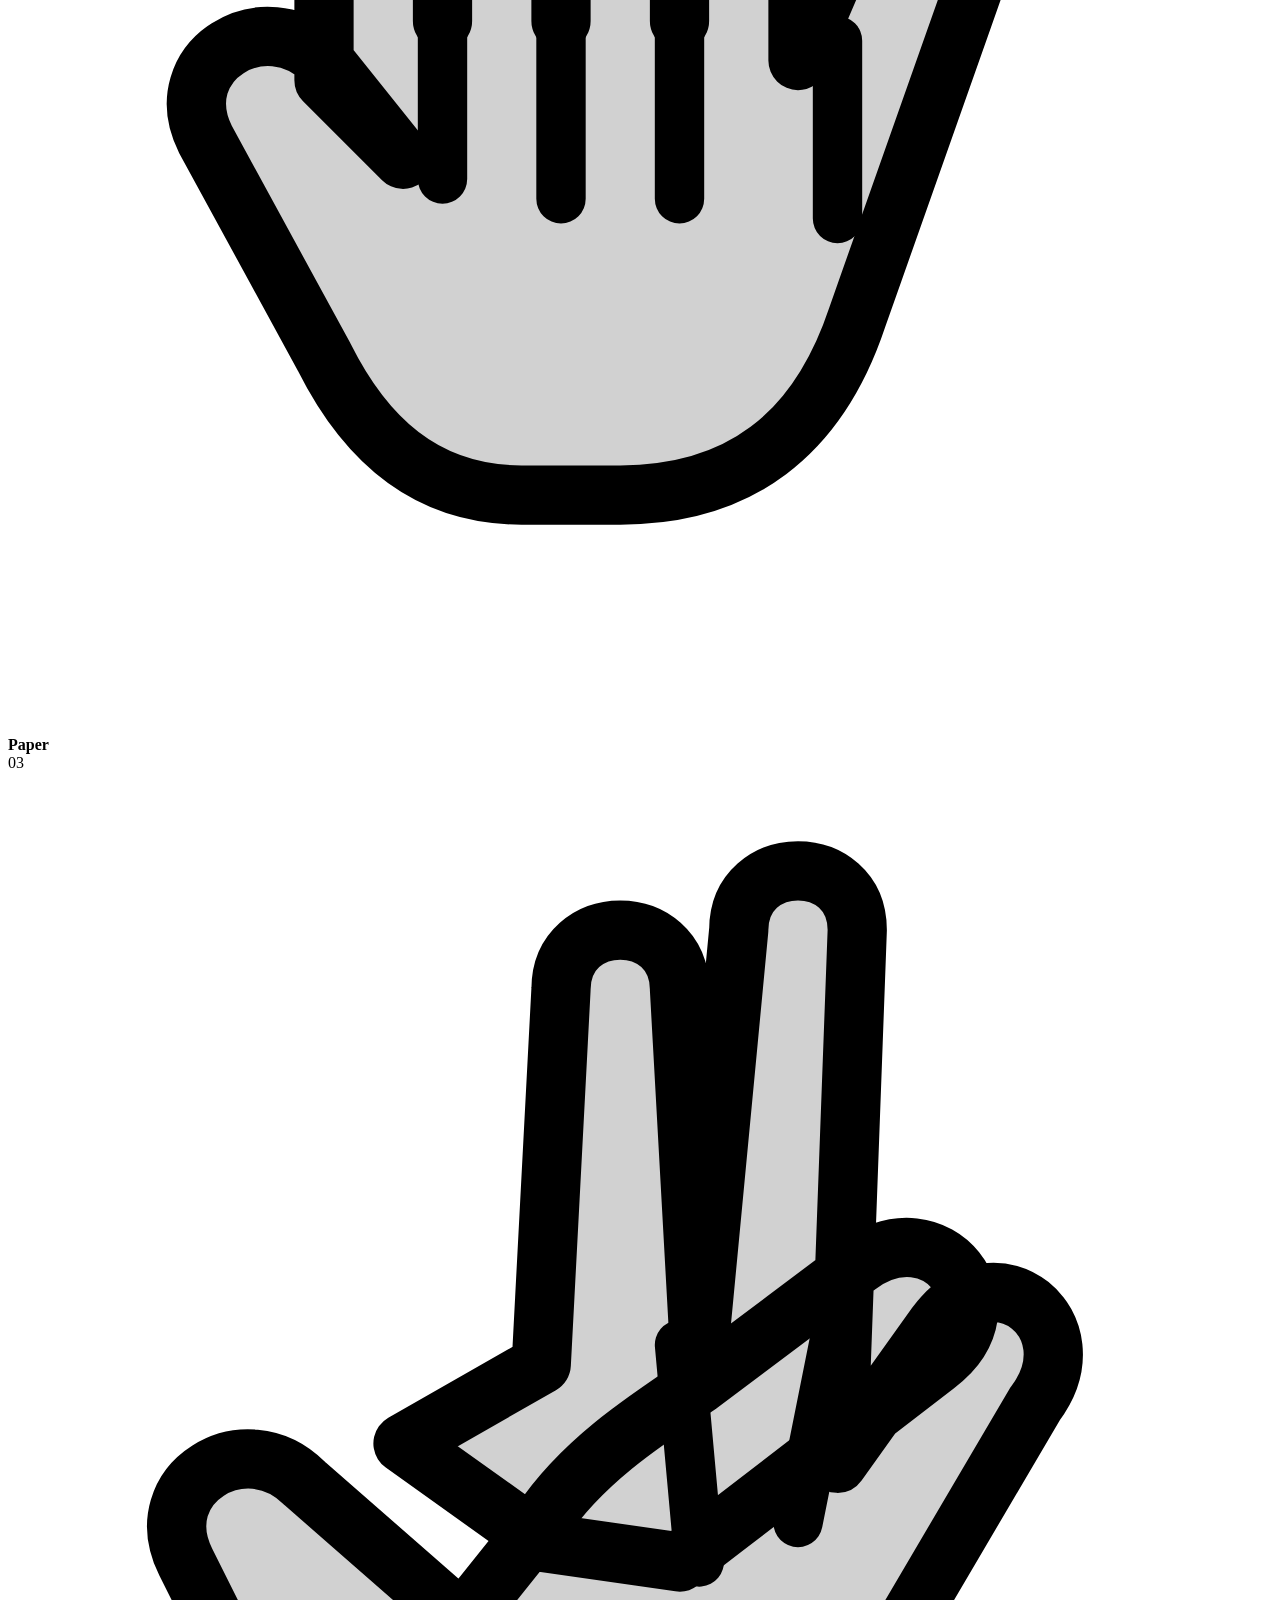
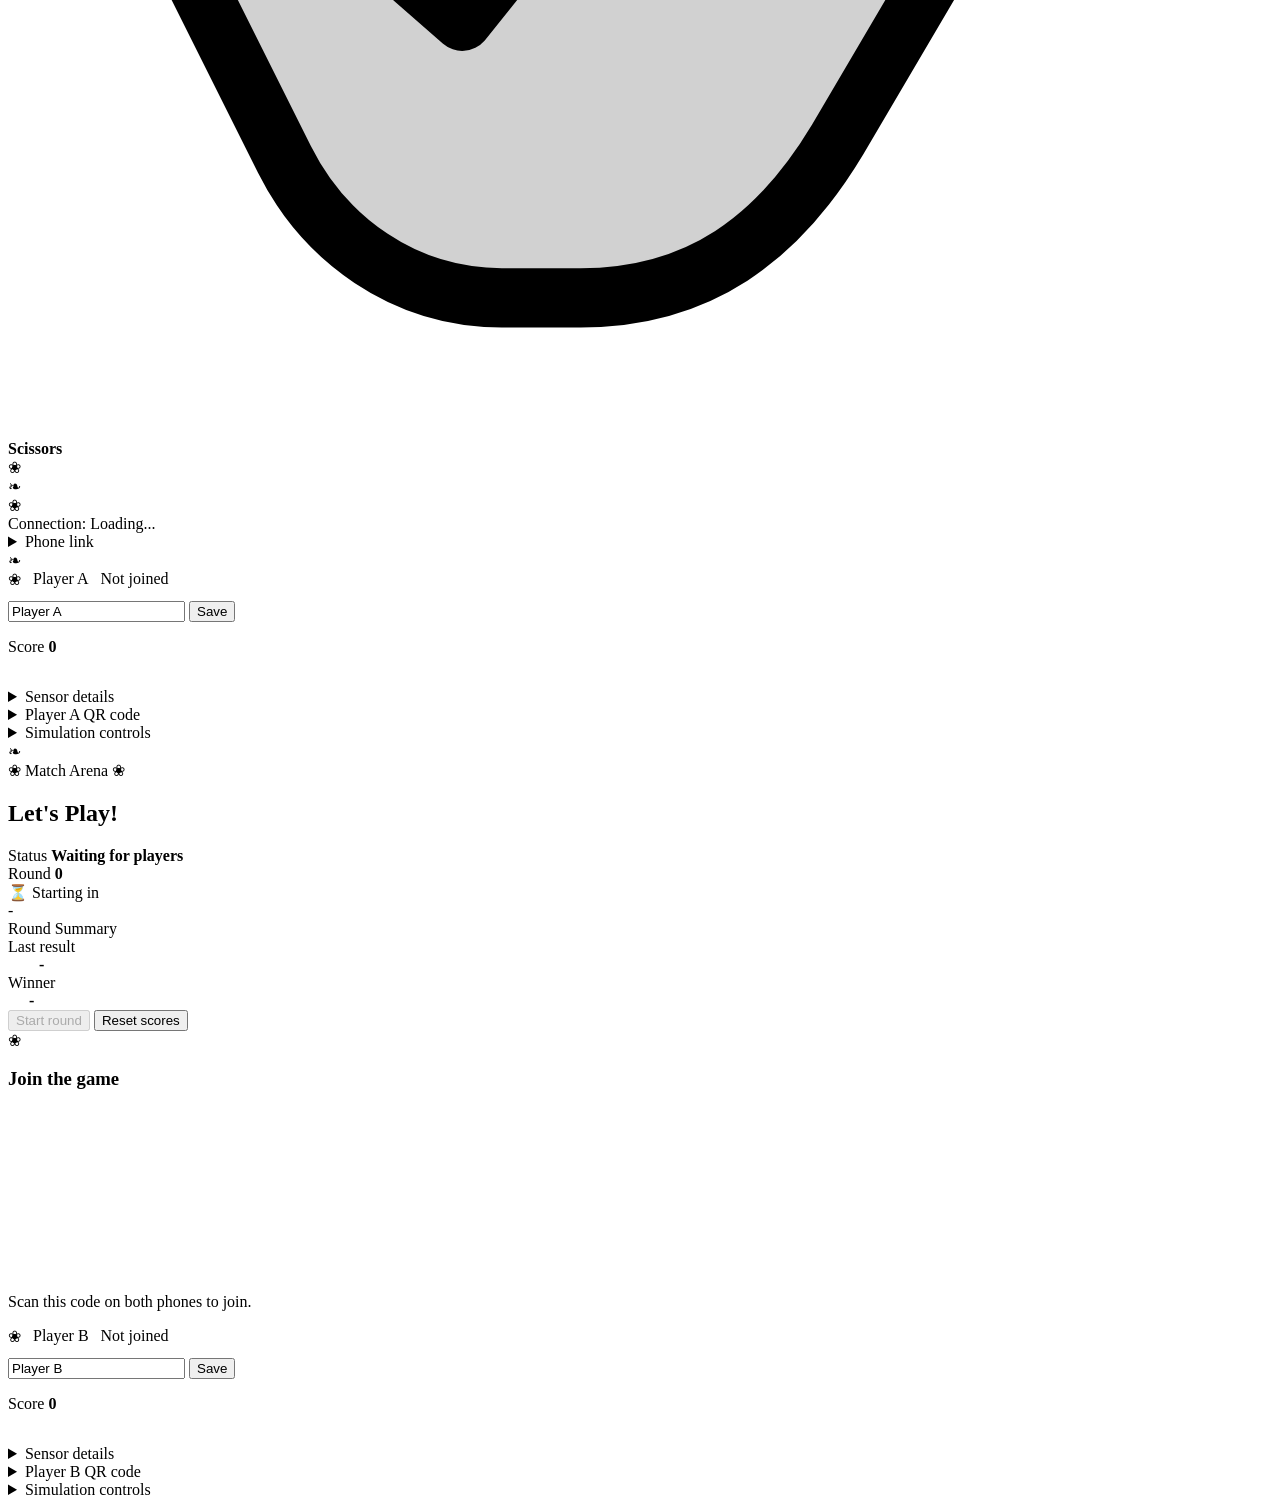
==== commit b427424d: "style control panel  sumary align center" ====
--- a/src/dashboard/index.html
+++ b/src/dashboard/index.html
@@ -236,12 +236,12 @@
                     <span class="result-badge-title">Round Summary</span>
                 </div>
                 <div class="result-details-grid">
-                    <div class="result-cell">
+                    <div class="result-cell" style="display: inline-flex; flex-direction: column; align-items: center;"
                         <span class="result-label">Last result</span>
                         <strong id="round-outcome-display" class="result-value">-</strong>
                     </div>
                     <div class="result-separator" aria-hidden="true"></div>
-                    <div class="result-cell">
+                    <div class="result-cell" style="display: inline-flex; flex-direction: column; align-items: center;">
                         <span class="result-label">Winner</span>
                         <strong id="winner-name-display" class="result-value winner-text">-</strong>
                     </div>
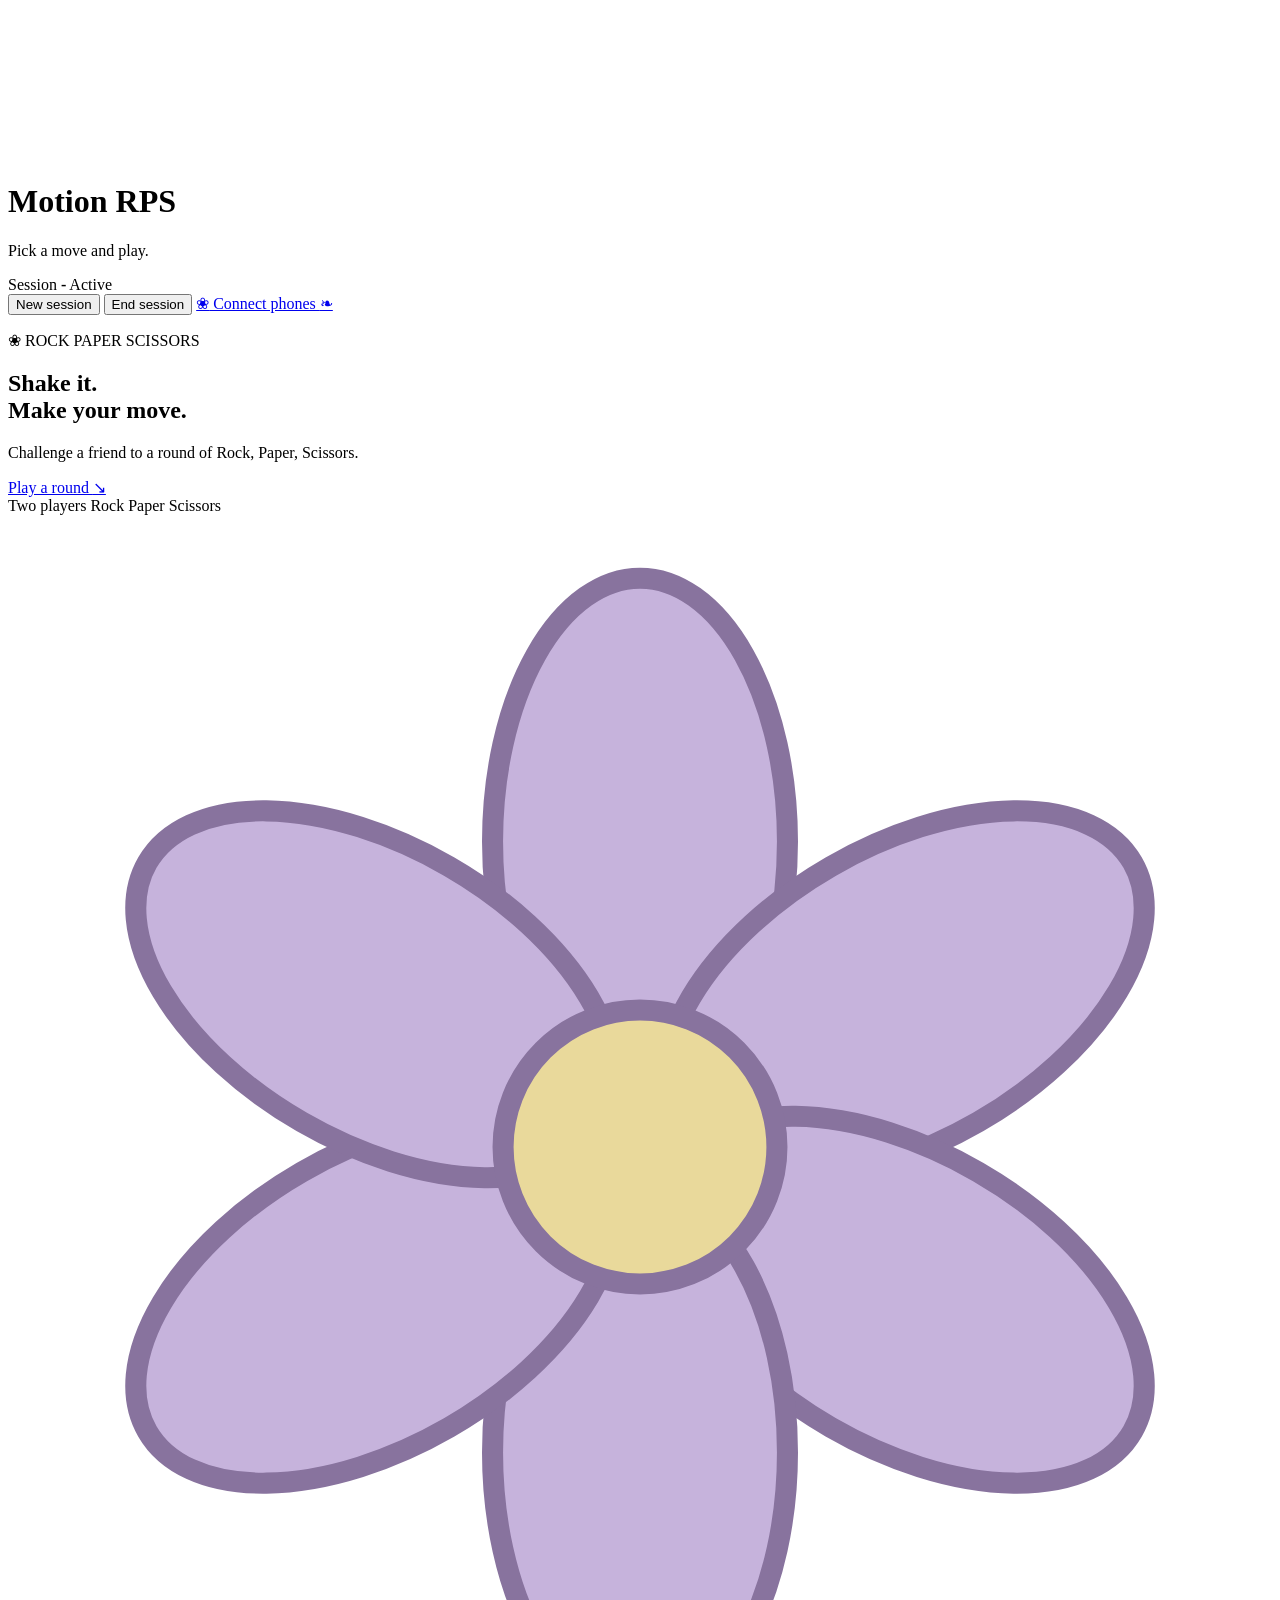
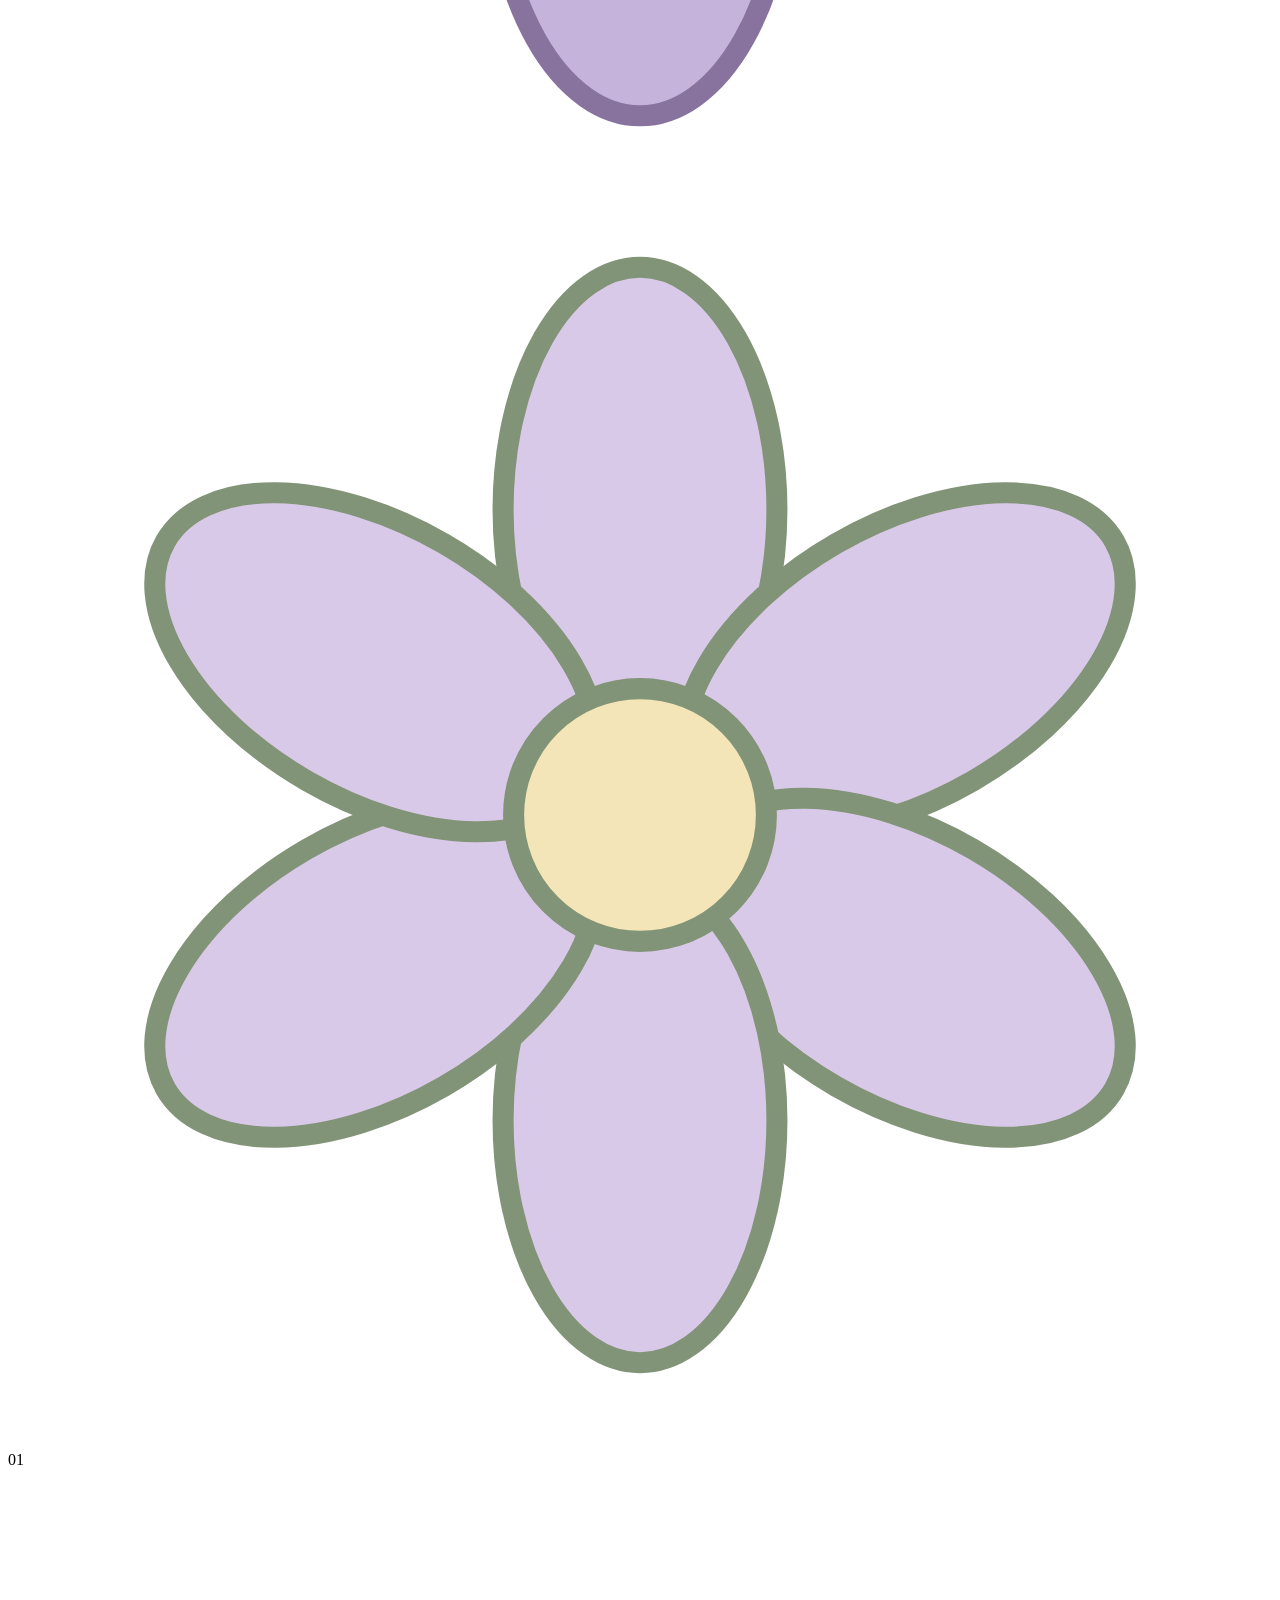
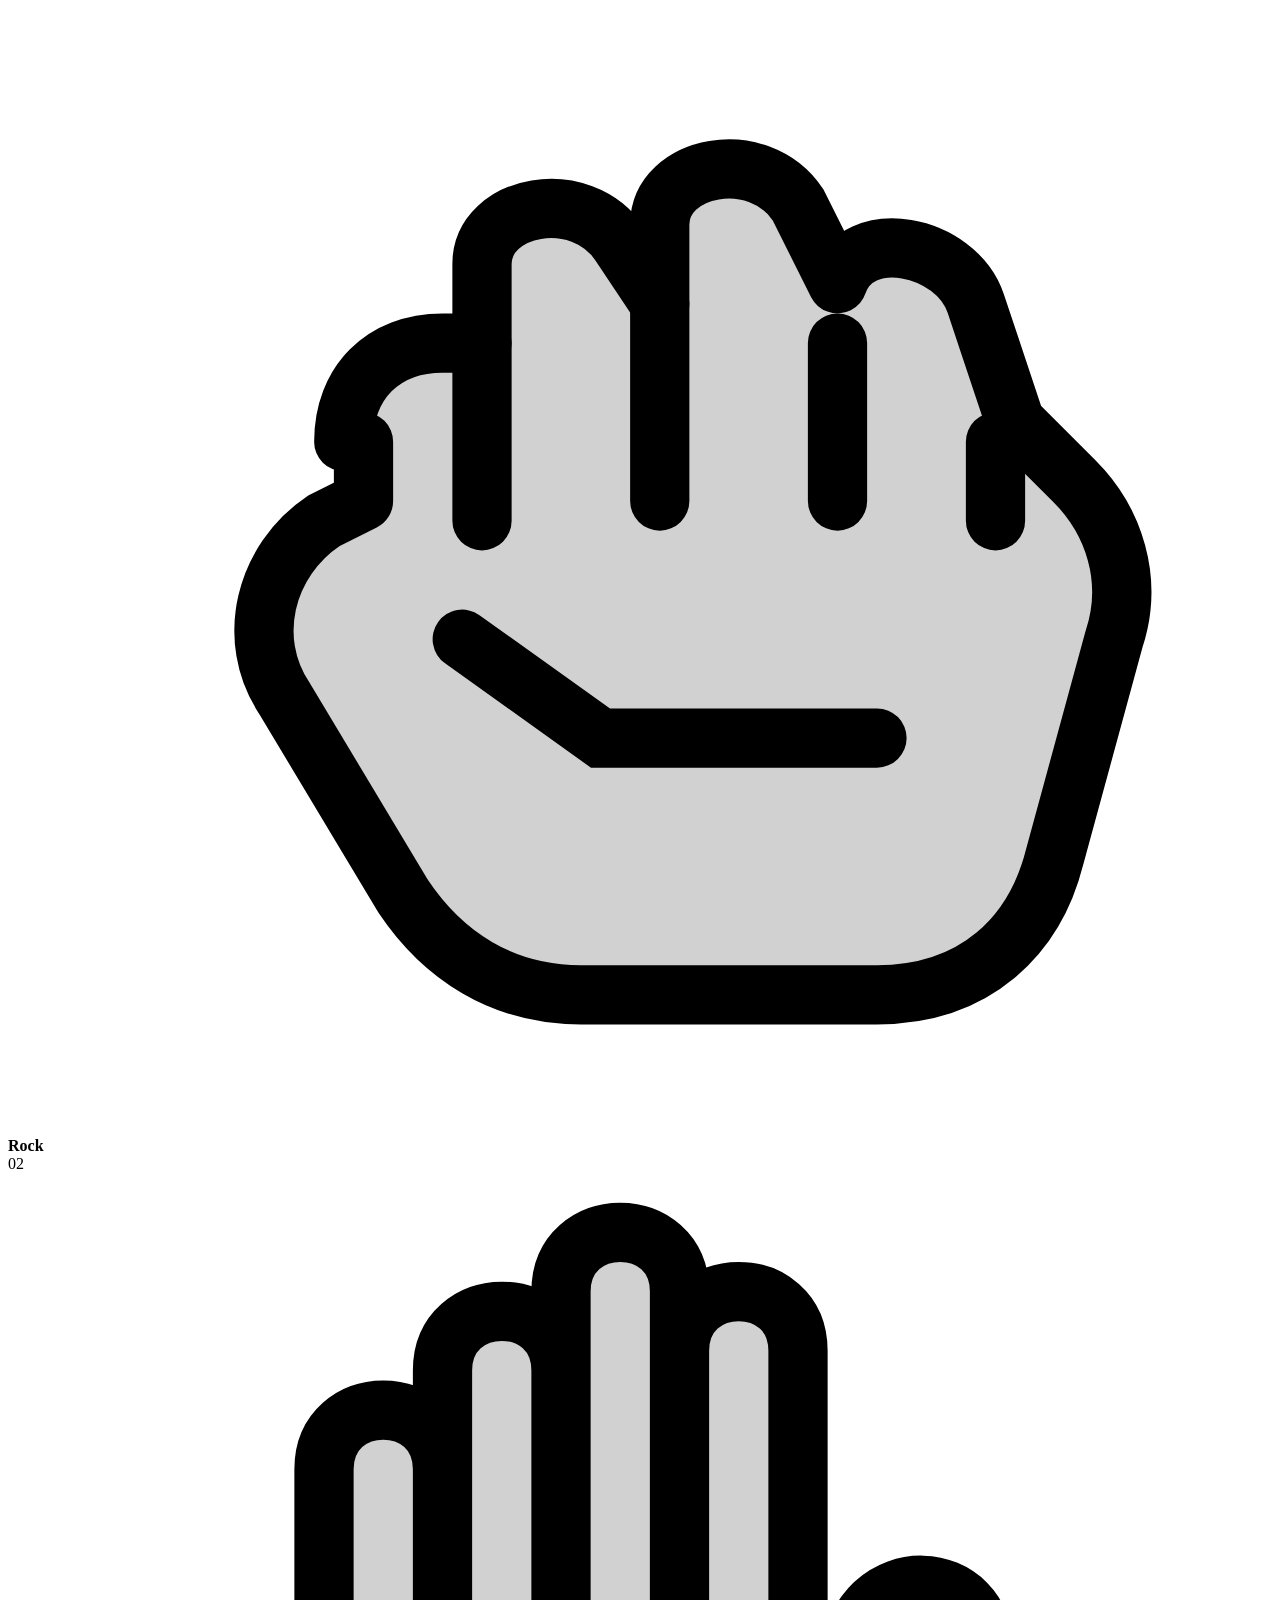
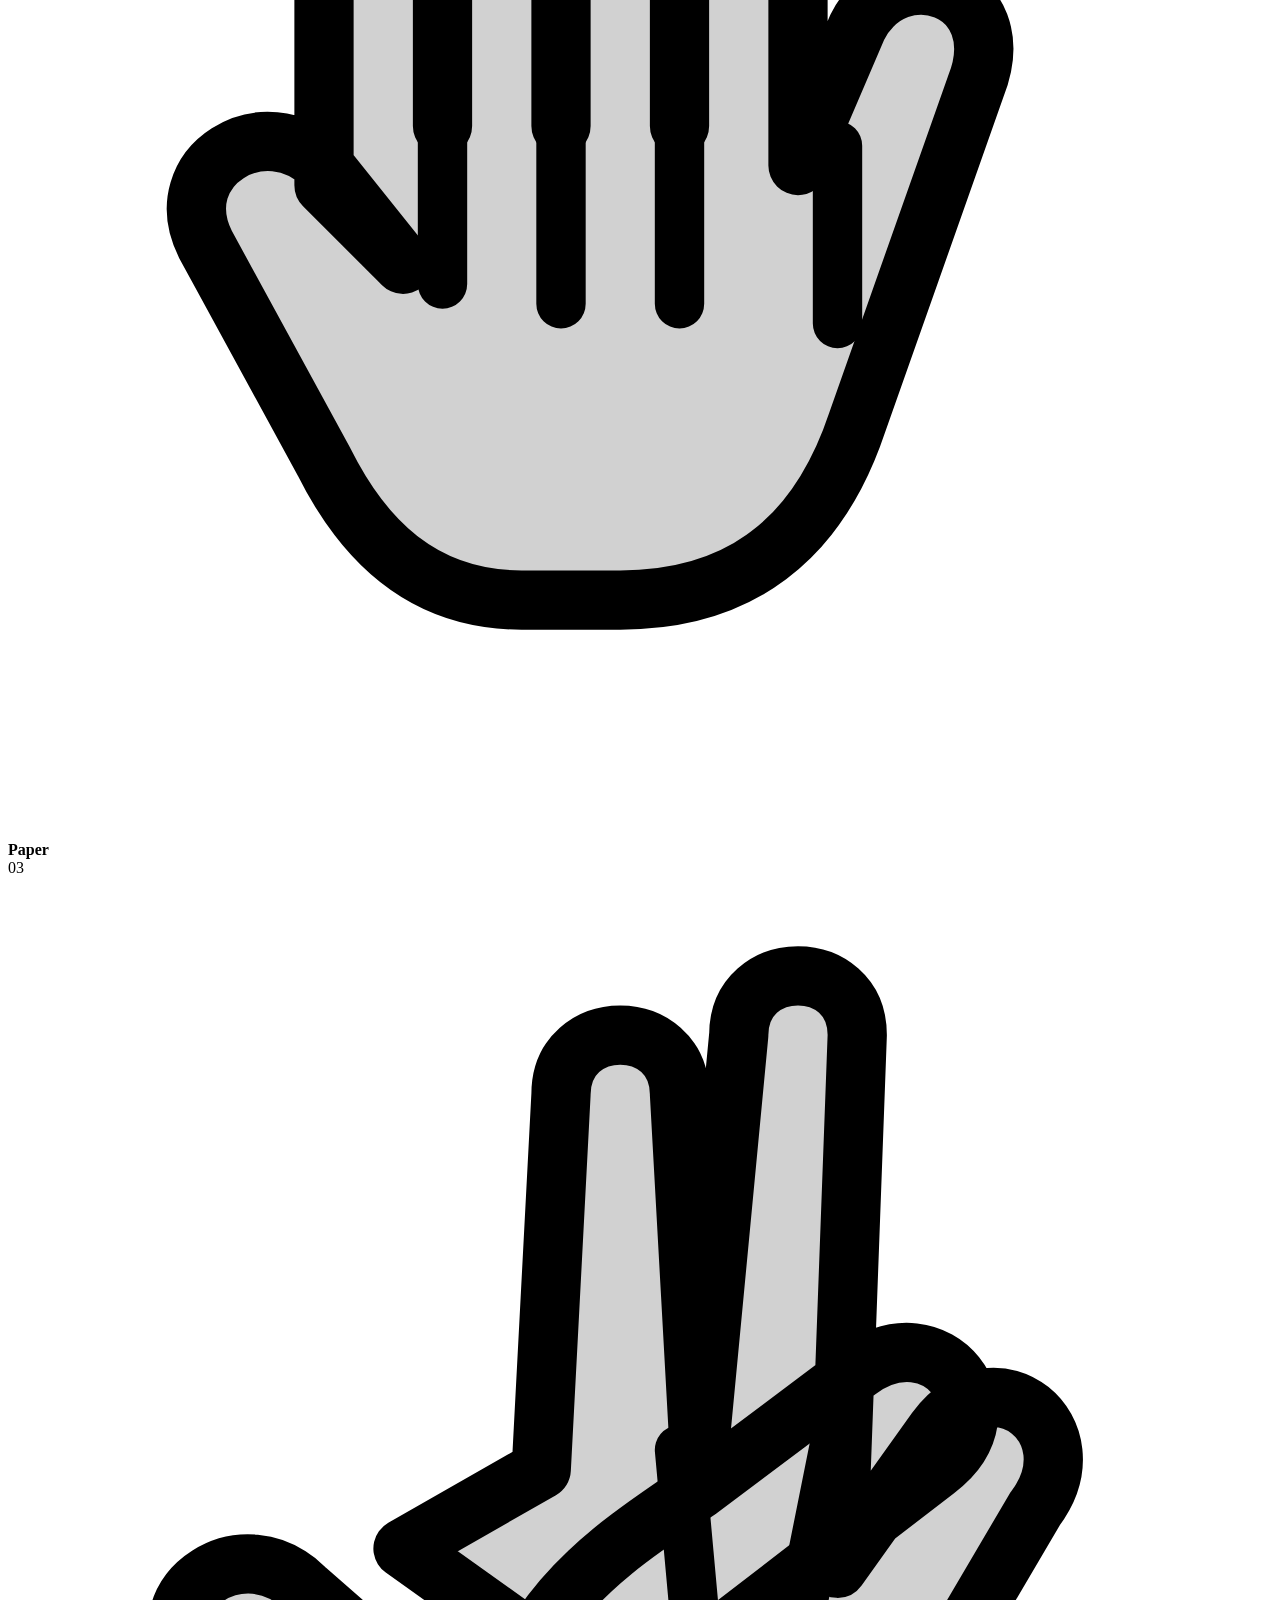
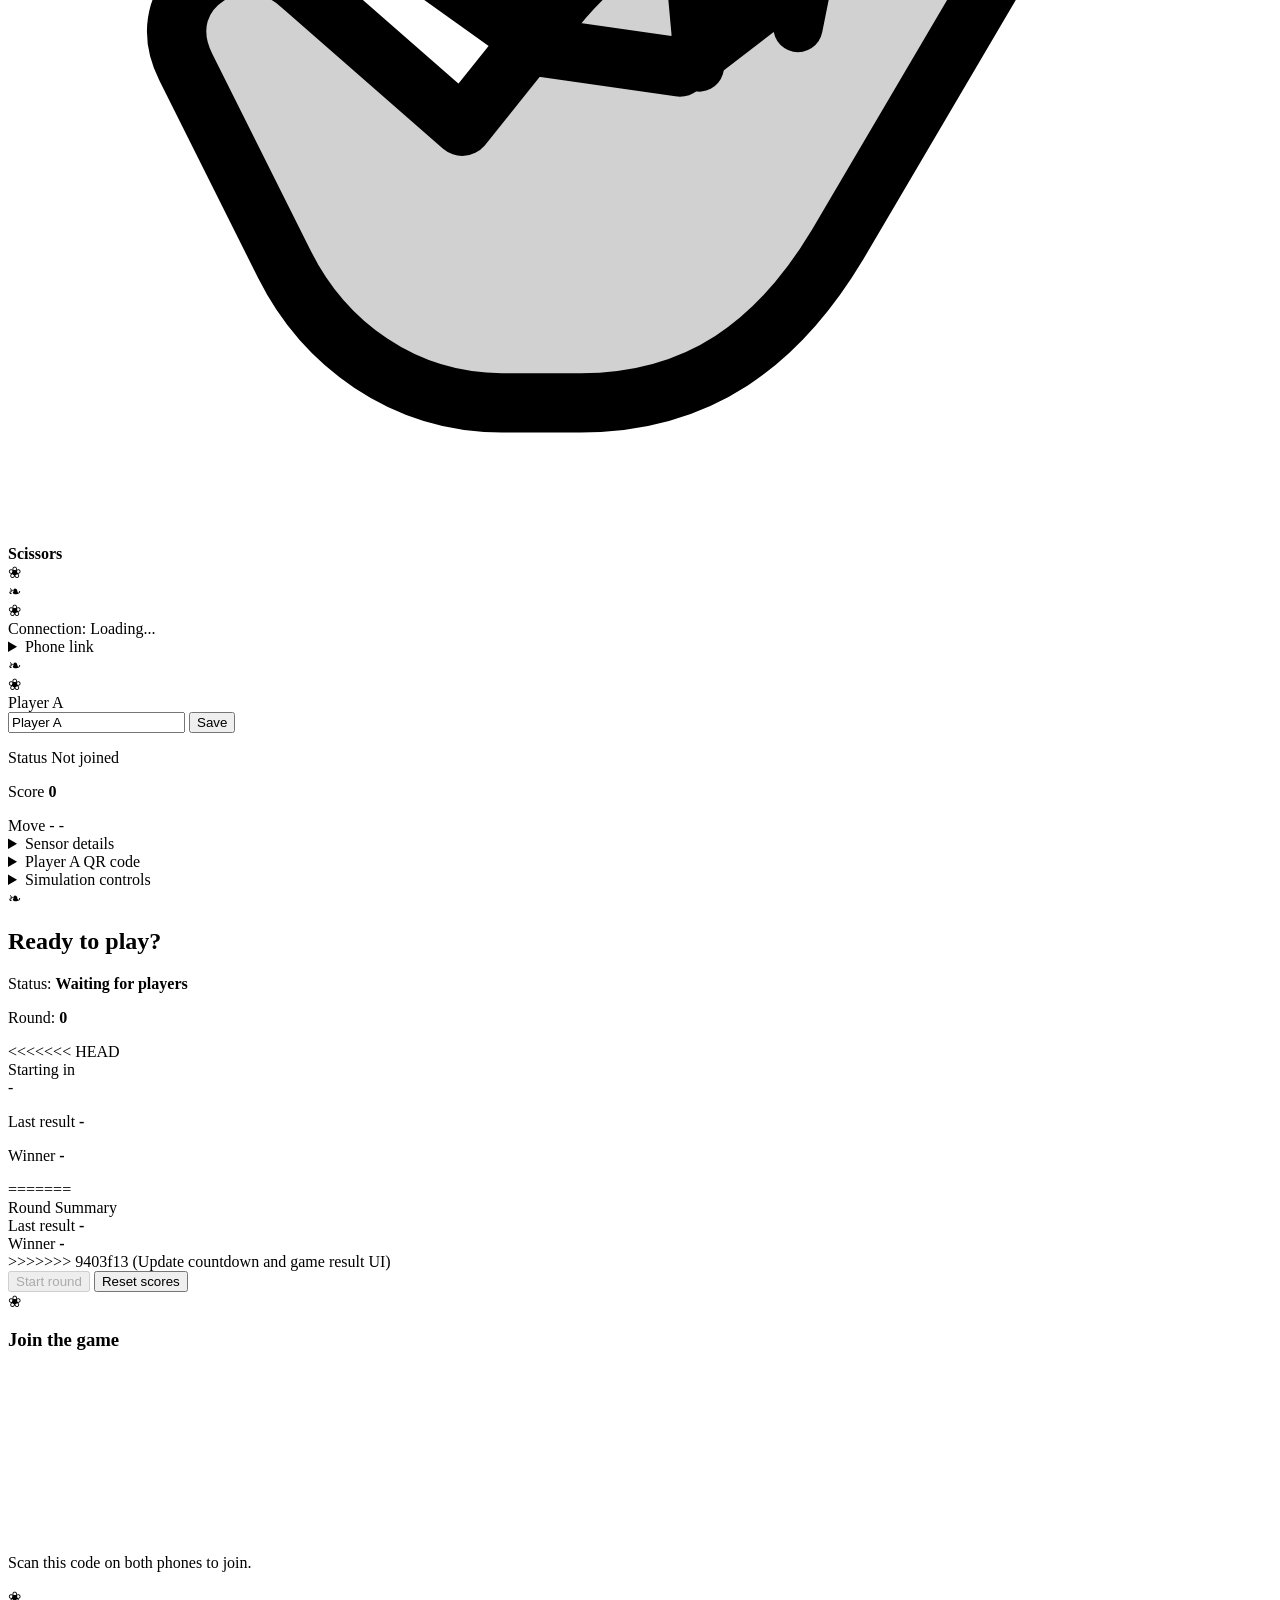
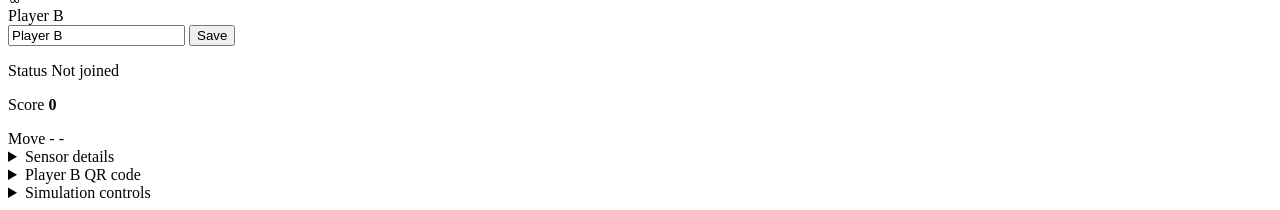
==== commit eb383897: "Update countdown and game result UI" ====
--- a/src/dashboard/index.html
+++ b/src/dashboard/index.html
@@ -10,7 +10,6 @@
     <link rel="stylesheet" href="/styles.css">
 </head>
 <body>
-    <!-- CARDS SVG -->
     <svg class="icon-sprite" xmlns="http://www.w3.org/2000/svg" aria-hidden="true">
         <symbol id="move-rock" viewBox="0 0 64 64">
             <path d="M17 29c0-3 2-5 5-5h2v-4c0-3 5-4 7-1l2 3v-4c0-3 5-4 7-1l2 4c1-3 6-2 7 1l2 6 3 3c2 2 3 5 2 8l-3 11c-1 4-4 7-9 7H29c-4 0-7-2-9-5l-6-10c-2-3-1-7 2-9l2-1v-3Z" fill="currentColor" opacity=".22"/>
@@ -28,41 +27,38 @@
             <path d="m34 29 1 11m7-12-2 10" fill="none" stroke="currentColor" stroke-linecap="round" stroke-width="2.5"/>
         </symbol>
     </svg>
-
-    <!-- TOP BAR -->
     <header class="top-bar">
-        <!-- LOGO -->
-        <div style="display: flex; align-items: center; gap: 16px;">
+        <div>
             <h1 id="project-title">Motion RPS</h1>
+            <p class="subtitle">Pick a move and play.</p>
+        </div>
+        <div class="session-box">
             <div class="session-meta">
-                <span>Session <strong id="session-id-display">#</strong></span>
+                <span>Session <strong id="session-id-display">-</strong></span>
                 <span id="session-active-badge" class="badge online">Active</span>
             </div>
-        </div>
-
-        <div class="session-box">
             <nav class="session-actions" aria-label="Session actions">
                 <button id="btn-new-session" type="button" class="primary-btn">New session</button>
                 <button id="btn-end-session" type="button" class="danger-btn">End session</button>
                 <a href="/pair" target="_blank" class="pair-link-btn">
+                    <span class="connect-flower" aria-hidden="true">❀</span>
                     Connect phones
-                    <span class="connect-flower" aria-hidden="true">❀</span>
+                    <span class="connect-leaf" aria-hidden="true">❧</span>
                 </a>
             </nav>
         </div>
     </header>
 
-    <!-- HERO -->
     <section class="hero-banner" aria-labelledby="hero-title">
         <div class="hero-copy">
-            <!-- <p class="hero-eyebrow"><span aria-hidden="true">❀</span> ROCK PAPER SCISSORS</p> -->
+            <p class="hero-eyebrow"><span aria-hidden="true">❀</span> ROCK PAPER SCISSORS</p>
             <h2 id="hero-title">Shake it.<br>Make your move.</h2>
             <p>Challenge a friend to a round of Rock, Paper, Scissors.</p>
             <a class="hero-cta" href="#arena">Play a round <span aria-hidden="true">↘</span></a>
-            <!-- <div class="hero-notes" aria-label="Game details">
+            <div class="hero-notes" aria-label="Game details">
                 <span>Two players</span>
                 <span>Rock Paper Scissors</span>
-            </div> -->
+            </div>
         </div>
         <div class="hero-art" aria-hidden="true">
             <div class="hero-orbit hero-orbit-back"></div>
@@ -121,10 +117,9 @@
         </div>
     </section>
 
-    <!-- CONNECTION -->
     <section class="status-banner">
         <span class="status-bloom status-bloom-left" aria-hidden="true">❀</span>
-        <div style="font-weight: 500;">Connection: <span id="mqtt-status" class="badge">Loading...</span></div>
+        <div>Connection: <span id="mqtt-status" class="badge">Loading...</span></div>
         <details class="session-url-details">
             <summary>Phone link</summary>
             <code id="session-pair-url-display">-</code>
@@ -135,25 +130,23 @@
 
     <!-- Player A | Round controls | Player B -->
     <main class="arena-grid" id="arena">
-        <!-- PLAYER A -->
+        <!-- PLAYER A CARD -->
         <section class="player-card" id="card-player-a">
-            <div class="flex width-full" style="display: flex; width: 100%; gap: 12px; align-items: center; margin-bottom: 12px;">
-                <span class="card-bloom card-bloom-a" aria-hidden="true">❀</span>
-                <div class="player-icon" aria-label="Player A">Player A</div>
-                <span id="conn-status-a" class="badge offline">Not joined</span>
-            </div>
-            
-            <div class="center-container" style="margin-bottom: 32px;">
-                <div class="username-row">
-                    <input type="text" id="input-username-a" value="Player A" maxlength="32" aria-label="Player A name">
-                    <button type="button" id="btn-save-name-a">Save</button>
-                </div>
+            <span class="card-bloom card-bloom-a" aria-hidden="true">❀</span>
+            <div class="player-icon" aria-label="Player A">Player A</div>
+            <div class="username-row">
+                <input type="text" id="input-username-a" value="Player A" maxlength="32" aria-label="Player A name">
+                <button type="button" id="btn-save-name-a">Save</button>
                 <span id="save-name-status-a" class="save-name-status" role="status" aria-live="polite"></span>
-
-                <p class="score-display">Score <strong id="score-a">0</strong></p>
-
-                <span class="outcome-tag" id="outcome-a" aria-live="polite"></span>
-                <span class="move-display" id="choice-a" aria-live="polite"></span>
+            </div>
+            <p>Status <span id="conn-status-a" class="badge offline">Not joined</span></p>
+            <p class="score-display">Score <strong id="score-a">0</strong></p>
+
+            <!-- Current move and round result -->
+            <div class="choice-box">
+                <span>Move</span>
+                <span class="move-display" id="choice-a" aria-live="polite">-</span>
+                <span class="outcome-tag" id="outcome-a">-</span>
             </div>
 
             <!-- Live sensor data and diagnostics -->
@@ -198,54 +191,39 @@
             </details>
         </section>
 
-        <!-- GAME CONTROL -->
+        <!-- Game controls -->
         <section class="center-panel">
             <span class="card-bloom card-bloom-center" aria-hidden="true">❧</span>
-
-            <div class="center-panel-header">
-                <div class="panel-eyebrow">
-                    <span class="eyebrow-flower" aria-hidden="true">❀</span>
-                    <span>Match Arena</span>
-                    <span class="eyebrow-flower" aria-hidden="true">❀</span>
-                </div>
-                <h2 class="panel-title">Let's Play!</h2>
-            </div>
-
-            <div class="game-meta-strip">
-                <div class="meta-chip meta-status">
-                    <span class="meta-dot" aria-hidden="true"></span>
-                    <span class="meta-label">Status</span>
-                    <strong id="game-state-display" class="meta-value">Waiting for players</strong>
-                </div>
-                <div class="meta-chip meta-round">
-                    <span class="meta-label">Round</span>
-                    <strong id="round-id-display" class="meta-value">0</strong>
-                </div>
-            </div>
-
+            <h2>Ready to play?</h2>
+            <p>Status: <strong id="game-state-display">Waiting for players</strong></p>
+            <p>Round: <strong id="round-id-display">0</strong></p>
+
+<<<<<<< HEAD
             <div class="countdown-box">
-                <div class="countdown-header">
-                    <span class="countdown-icon" aria-hidden="true">⏳</span>
-                    <span class="countdown-label">Starting in</span>
-                </div>
+                <span>Starting in</span>
                 <div id="countdown-display" class="countdown-number">-</div>
             </div>
 
+            <div class="result-box">
+                <p>Last result <strong id="round-outcome-display">-</strong></p>
+                <p>Winner <strong id="winner-name-display">-</strong></p>
+=======
             <div class="result-box">
                 <div class="result-card-header">
                     <span class="result-badge-title">Round Summary</span>
                 </div>
-                <div class="result-details-grid">
-                    <div class="result-cell" style="display: inline-flex; flex-direction: column; align-items: center;"
+                <div id="result-details-grid" class="result-details-grid">
+                    <div class="result-cell">
                         <span class="result-label">Last result</span>
                         <strong id="round-outcome-display" class="result-value">-</strong>
                     </div>
-                    <div class="result-separator" aria-hidden="true"></div>
-                    <div class="result-cell" style="display: inline-flex; flex-direction: column; align-items: center;">
+                    <div id="winner-result-separator" class="result-separator" aria-hidden="true"></div>
+                    <div id="winner-result-cell" class="result-cell">
                         <span class="result-label">Winner</span>
                         <strong id="winner-name-display" class="result-value winner-text">-</strong>
                     </div>
                 </div>
+>>>>>>> 9403f13 (Update countdown and game result UI)
             </div>
 
             <div class="action-buttons">
@@ -264,25 +242,23 @@
             </div>
         </section>
 
-        <!-- PLAYER B -->
+        <!-- Player B card -->
         <section class="player-card" id="card-player-b">
-            <div class="flex width-full" style="display: flex; width: 100%; gap: 12px; align-items: center; margin-bottom: 12px;">
-                <span class="card-bloom card-bloom-b" aria-hidden="true">❀</span>
-                <div class="player-icon" aria-label="Player B">Player B</div>
-                <span id="conn-status-b" class="badge offline">Not joined</span>
-            </div>
-
-            <div class="center-container" style="margin-bottom: 32px;">
-                <div class="username-row">
-                    <input type="text" id="input-username-b" value="Player B" maxlength="32" aria-label="Player B name">
-                    <button type="button" id="btn-save-name-b">Save</button>
-                </div>
+            <span class="card-bloom card-bloom-b" aria-hidden="true">❀</span>
+            <div class="player-icon" aria-label="Player B">Player B</div>
+            <div class="username-row">
+                <input type="text" id="input-username-b" value="Player B" maxlength="32" aria-label="Player B name">
+                <button type="button" id="btn-save-name-b">Save</button>
                 <span id="save-name-status-b" class="save-name-status" role="status" aria-live="polite"></span>
-                
-                <p class="score-display">Score <strong id="score-b">0</strong></p>
-
-                <span class="outcome-tag" id="outcome-b" aria-live="polite"></span>
-                <span class="move-display" id="choice-b" aria-live="polite"></span>
+            </div>
+            <p>Status <span id="conn-status-b" class="badge offline">Not joined</span></p>
+            <p class="score-display">Score <strong id="score-b">0</strong></p>
+
+            <!-- Current move and round result -->
+            <div class="choice-box">
+                <span>Move</span>
+                <span class="move-display" id="choice-b" aria-live="polite">-</span>
+                <span class="outcome-tag" id="outcome-b">-</span>
             </div>
 
             <!-- Live sensor data and diagnostics -->
@@ -328,6 +304,13 @@
         </section>
     </main>
 
+    <div id="countdown-overlay" class="countdown-overlay" hidden>
+        <div class="countdown-card" role="status" aria-labelledby="countdown-title">
+            <p id="countdown-title" class="countdown-title">Don't move your phone</p>
+            <div id="countdown-display" class="countdown-number">5</div>
+        </div>
+    </div>
+
     <script src="/app.js"></script>
 </body>
 </html>
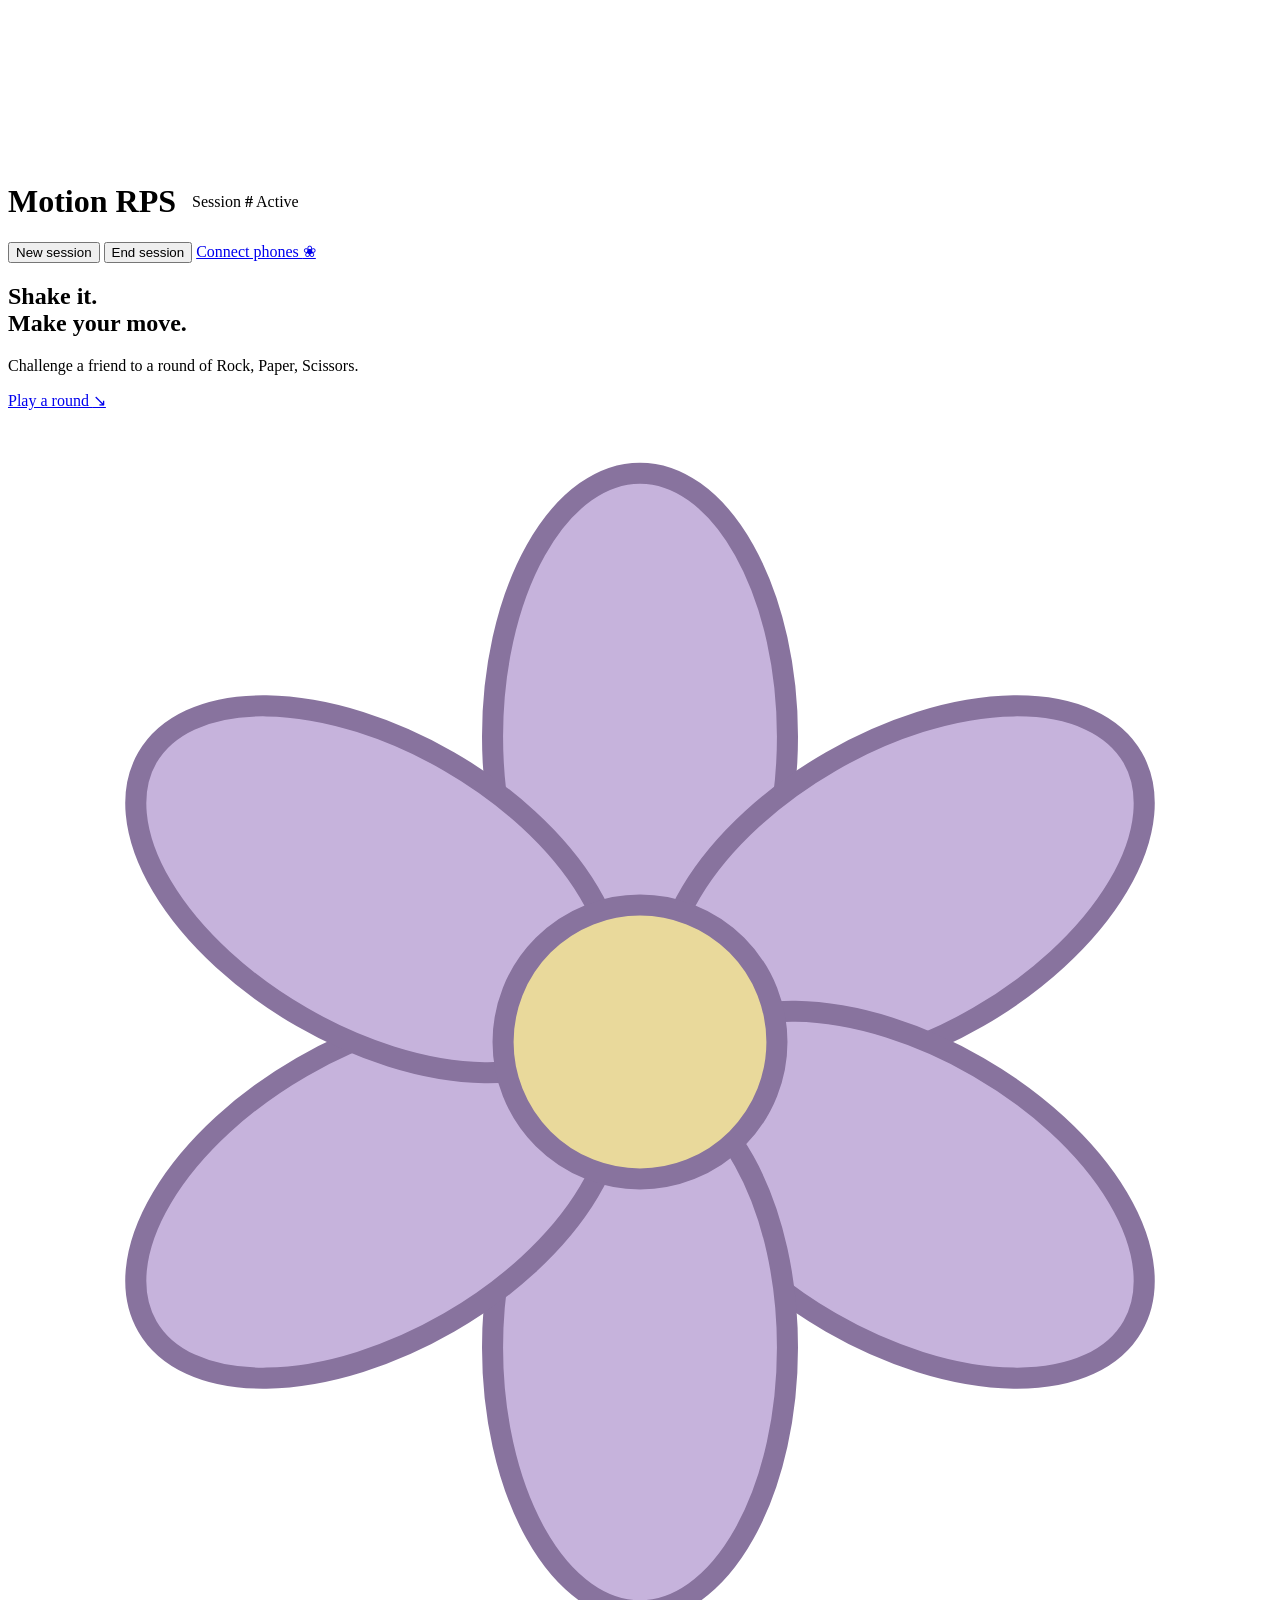
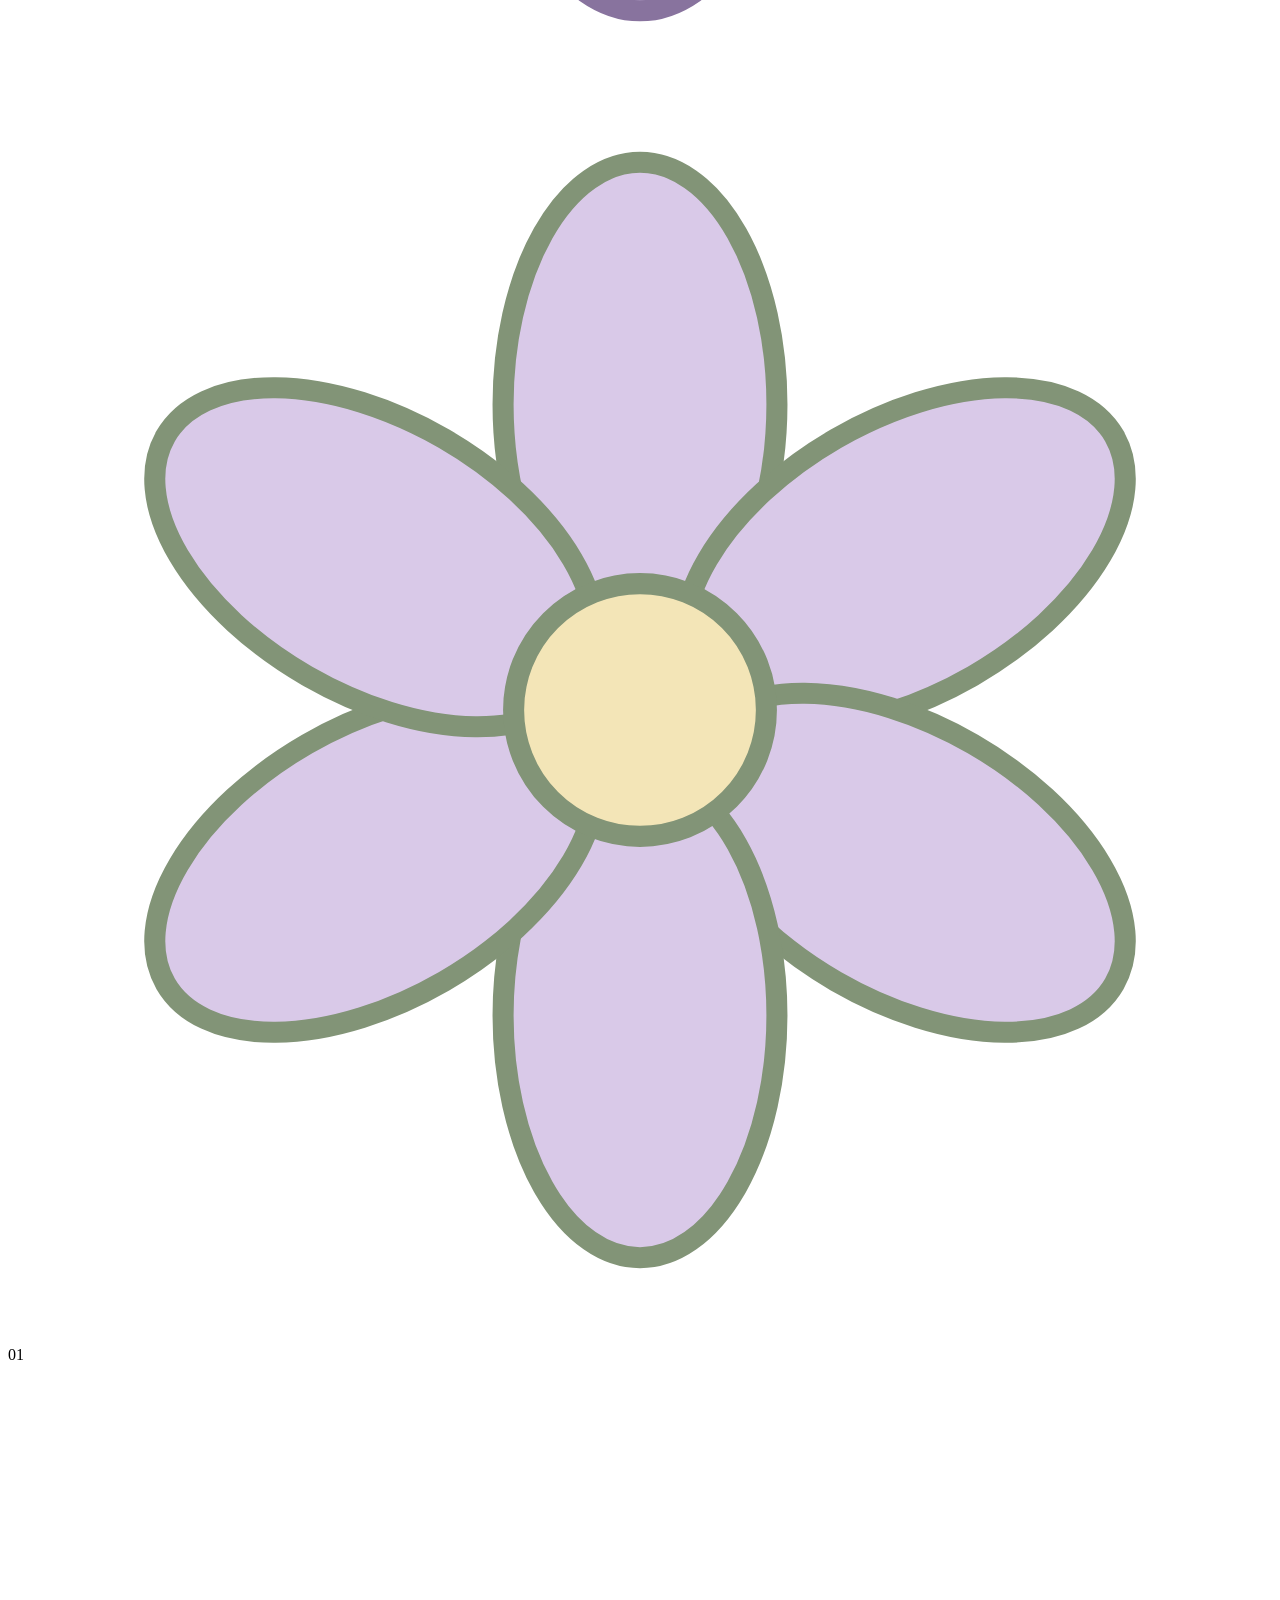
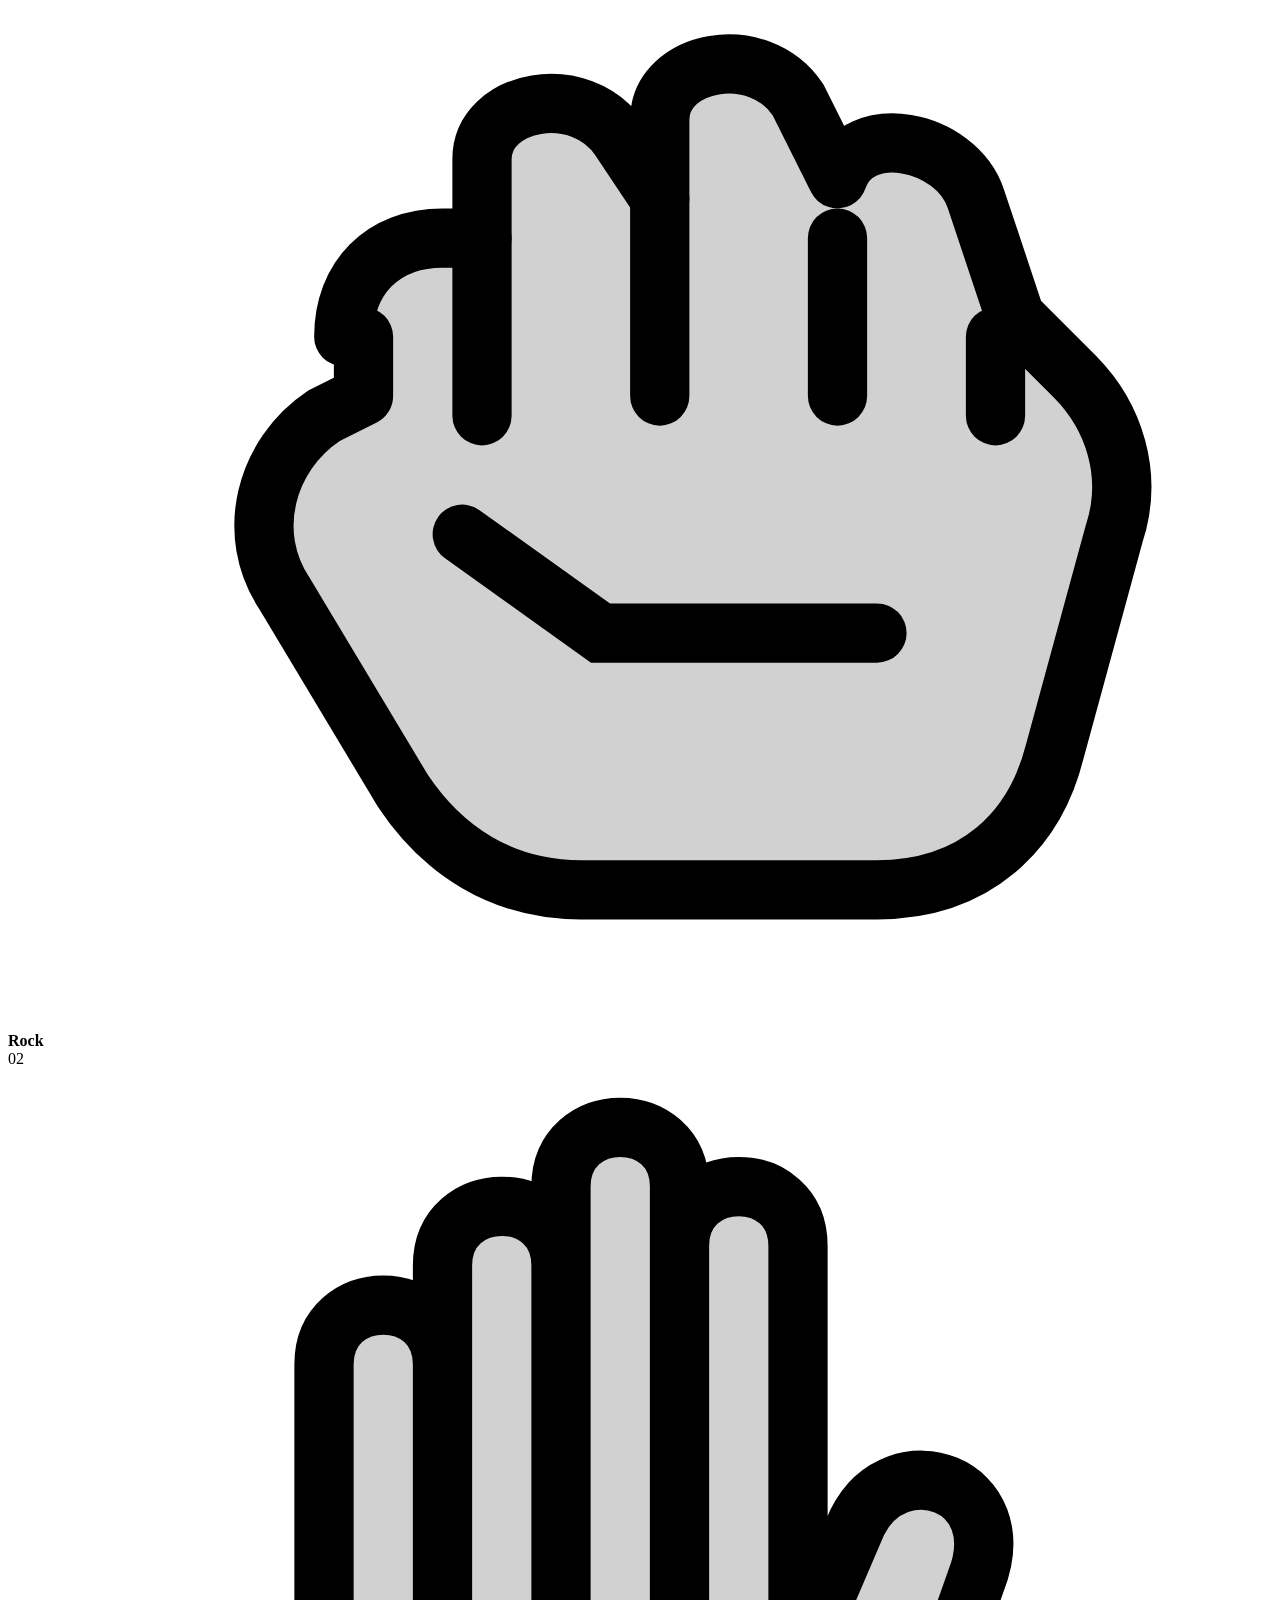
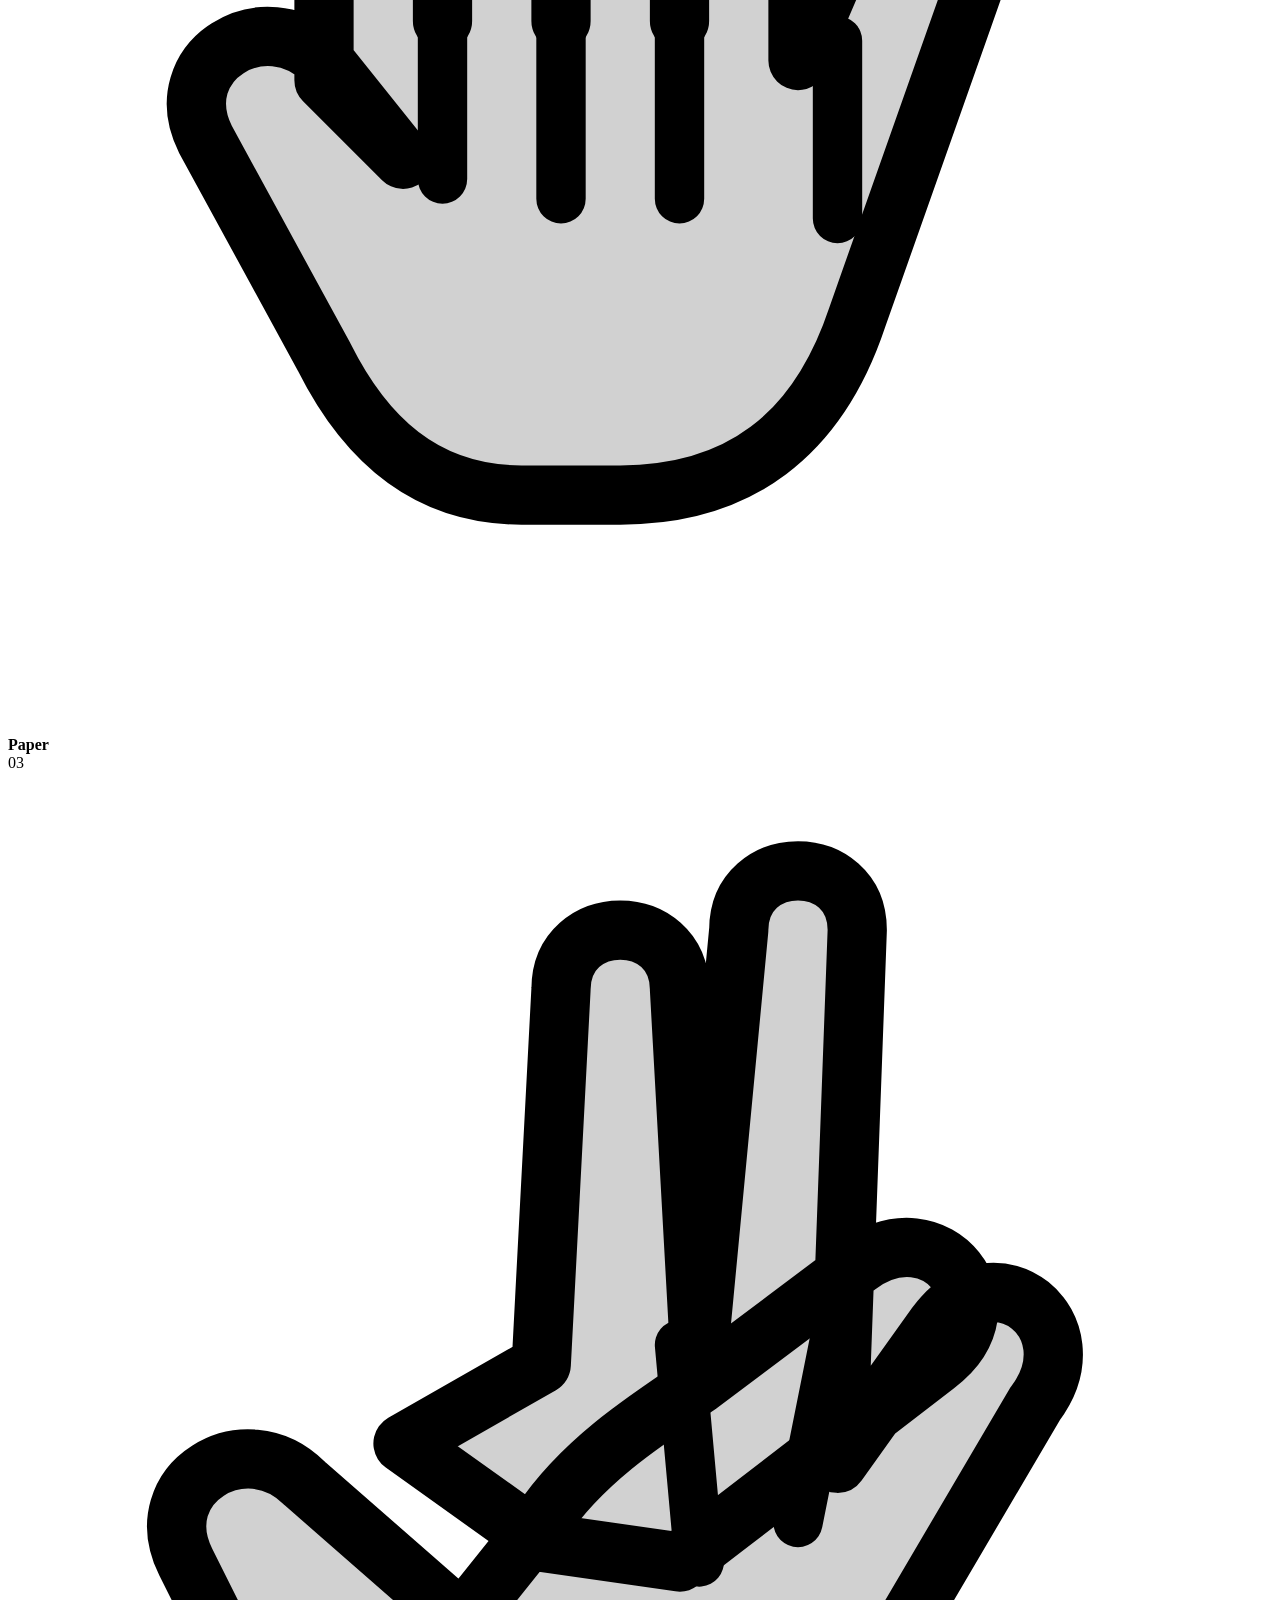
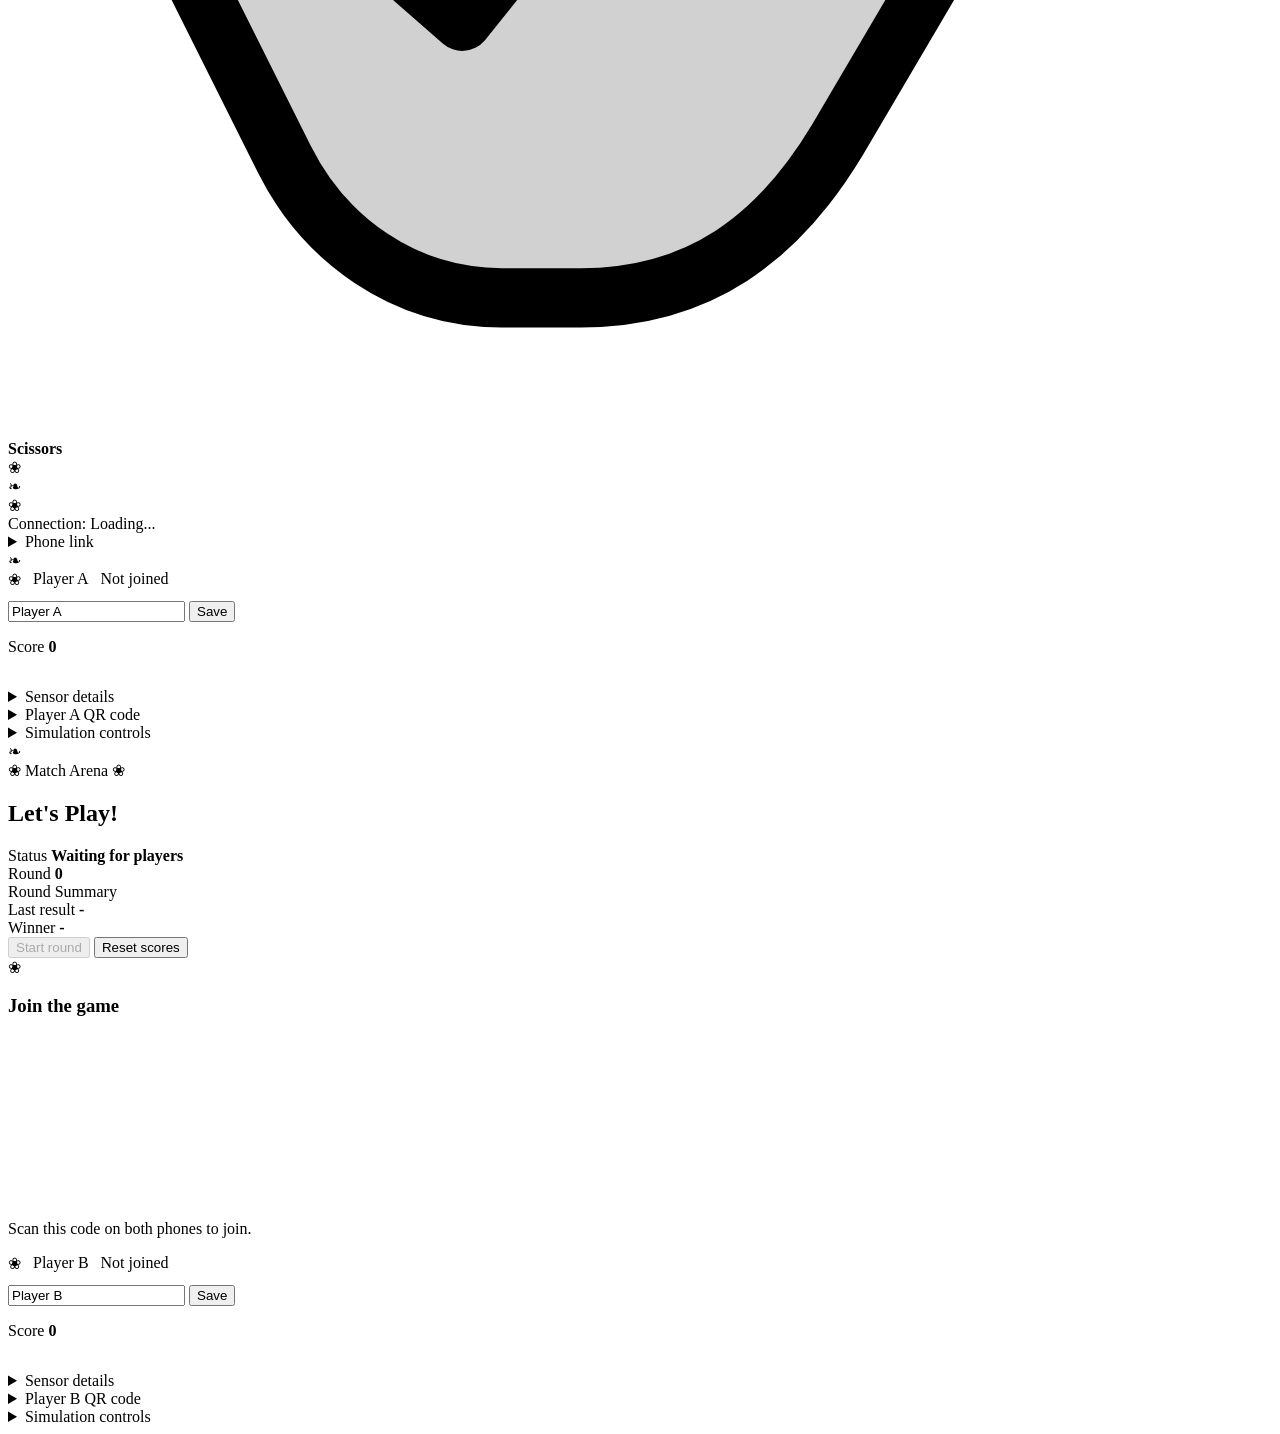
==== commit 09a6b7af: "Merge origin/main into feature/UI-Design" ====
--- a/src/dashboard/index.html
+++ b/src/dashboard/index.html
@@ -10,6 +10,7 @@
     <link rel="stylesheet" href="/styles.css">
 </head>
 <body>
+    <!-- CARDS SVG -->
     <svg class="icon-sprite" xmlns="http://www.w3.org/2000/svg" aria-hidden="true">
         <symbol id="move-rock" viewBox="0 0 64 64">
             <path d="M17 29c0-3 2-5 5-5h2v-4c0-3 5-4 7-1l2 3v-4c0-3 5-4 7-1l2 4c1-3 6-2 7 1l2 6 3 3c2 2 3 5 2 8l-3 11c-1 4-4 7-9 7H29c-4 0-7-2-9-5l-6-10c-2-3-1-7 2-9l2-1v-3Z" fill="currentColor" opacity=".22"/>
@@ -27,38 +28,41 @@
             <path d="m34 29 1 11m7-12-2 10" fill="none" stroke="currentColor" stroke-linecap="round" stroke-width="2.5"/>
         </symbol>
     </svg>
+
+    <!-- TOP BAR -->
     <header class="top-bar">
-        <div>
+        <!-- LOGO -->
+        <div style="display: flex; align-items: center; gap: 16px;">
             <h1 id="project-title">Motion RPS</h1>
-            <p class="subtitle">Pick a move and play.</p>
-        </div>
+            <div class="session-meta">
+                <span>Session <strong id="session-id-display">#</strong></span>
+                <span id="session-active-badge" class="badge online">Active</span>
+            </div>
+        </div>
+
         <div class="session-box">
-            <div class="session-meta">
-                <span>Session <strong id="session-id-display">-</strong></span>
-                <span id="session-active-badge" class="badge online">Active</span>
-            </div>
             <nav class="session-actions" aria-label="Session actions">
                 <button id="btn-new-session" type="button" class="primary-btn">New session</button>
                 <button id="btn-end-session" type="button" class="danger-btn">End session</button>
                 <a href="/pair" target="_blank" class="pair-link-btn">
+                    Connect phones
                     <span class="connect-flower" aria-hidden="true">❀</span>
-                    Connect phones
-                    <span class="connect-leaf" aria-hidden="true">❧</span>
                 </a>
             </nav>
         </div>
     </header>
 
+    <!-- HERO -->
     <section class="hero-banner" aria-labelledby="hero-title">
         <div class="hero-copy">
-            <p class="hero-eyebrow"><span aria-hidden="true">❀</span> ROCK PAPER SCISSORS</p>
+            <!-- <p class="hero-eyebrow"><span aria-hidden="true">❀</span> ROCK PAPER SCISSORS</p> -->
             <h2 id="hero-title">Shake it.<br>Make your move.</h2>
             <p>Challenge a friend to a round of Rock, Paper, Scissors.</p>
             <a class="hero-cta" href="#arena">Play a round <span aria-hidden="true">↘</span></a>
-            <div class="hero-notes" aria-label="Game details">
+            <!-- <div class="hero-notes" aria-label="Game details">
                 <span>Two players</span>
                 <span>Rock Paper Scissors</span>
-            </div>
+            </div> -->
         </div>
         <div class="hero-art" aria-hidden="true">
             <div class="hero-orbit hero-orbit-back"></div>
@@ -117,9 +121,10 @@
         </div>
     </section>
 
+    <!-- CONNECTION -->
     <section class="status-banner">
         <span class="status-bloom status-bloom-left" aria-hidden="true">❀</span>
-        <div>Connection: <span id="mqtt-status" class="badge">Loading...</span></div>
+        <div style="font-weight: 500;">Connection: <span id="mqtt-status" class="badge">Loading...</span></div>
         <details class="session-url-details">
             <summary>Phone link</summary>
             <code id="session-pair-url-display">-</code>
@@ -130,23 +135,25 @@
 
     <!-- Player A | Round controls | Player B -->
     <main class="arena-grid" id="arena">
-        <!-- PLAYER A CARD -->
+        <!-- PLAYER A -->
         <section class="player-card" id="card-player-a">
-            <span class="card-bloom card-bloom-a" aria-hidden="true">❀</span>
-            <div class="player-icon" aria-label="Player A">Player A</div>
-            <div class="username-row">
-                <input type="text" id="input-username-a" value="Player A" maxlength="32" aria-label="Player A name">
-                <button type="button" id="btn-save-name-a">Save</button>
+            <div class="flex width-full" style="display: flex; width: 100%; gap: 12px; align-items: center; margin-bottom: 12px;">
+                <span class="card-bloom card-bloom-a" aria-hidden="true">❀</span>
+                <div class="player-icon" aria-label="Player A">Player A</div>
+                <span id="conn-status-a" class="badge offline">Not joined</span>
+            </div>
+
+            <div class="center-container" style="margin-bottom: 32px;">
+                <div class="username-row">
+                    <input type="text" id="input-username-a" value="Player A" maxlength="32" aria-label="Player A name">
+                    <button type="button" id="btn-save-name-a">Save</button>
+                </div>
                 <span id="save-name-status-a" class="save-name-status" role="status" aria-live="polite"></span>
-            </div>
-            <p>Status <span id="conn-status-a" class="badge offline">Not joined</span></p>
-            <p class="score-display">Score <strong id="score-a">0</strong></p>
-
-            <!-- Current move and round result -->
-            <div class="choice-box">
-                <span>Move</span>
-                <span class="move-display" id="choice-a" aria-live="polite">-</span>
-                <span class="outcome-tag" id="outcome-a">-</span>
+
+                <p class="score-display">Score <strong id="score-a">0</strong></p>
+
+                <span class="outcome-tag" id="outcome-a" aria-live="polite"></span>
+                <span class="move-display" id="choice-a" aria-live="polite"></span>
             </div>
 
             <!-- Live sensor data and diagnostics -->
@@ -191,23 +198,31 @@
             </details>
         </section>
 
-        <!-- Game controls -->
+        <!-- GAME CONTROL -->
         <section class="center-panel">
             <span class="card-bloom card-bloom-center" aria-hidden="true">❧</span>
-            <h2>Ready to play?</h2>
-            <p>Status: <strong id="game-state-display">Waiting for players</strong></p>
-            <p>Round: <strong id="round-id-display">0</strong></p>
-
-<<<<<<< HEAD
-            <div class="countdown-box">
-                <span>Starting in</span>
-                <div id="countdown-display" class="countdown-number">-</div>
-            </div>
-
-            <div class="result-box">
-                <p>Last result <strong id="round-outcome-display">-</strong></p>
-                <p>Winner <strong id="winner-name-display">-</strong></p>
-=======
+
+            <div class="center-panel-header">
+                <div class="panel-eyebrow">
+                    <span class="eyebrow-flower" aria-hidden="true">❀</span>
+                    <span>Match Arena</span>
+                    <span class="eyebrow-flower" aria-hidden="true">❀</span>
+                </div>
+                <h2 class="panel-title">Let's Play!</h2>
+            </div>
+
+            <div class="game-meta-strip">
+                <div class="meta-chip meta-status">
+                    <span class="meta-dot" aria-hidden="true"></span>
+                    <span class="meta-label">Status</span>
+                    <strong id="game-state-display" class="meta-value">Waiting for players</strong>
+                </div>
+                <div class="meta-chip meta-round">
+                    <span class="meta-label">Round</span>
+                    <strong id="round-id-display" class="meta-value">0</strong>
+                </div>
+            </div>
+
             <div class="result-box">
                 <div class="result-card-header">
                     <span class="result-badge-title">Round Summary</span>
@@ -223,7 +238,6 @@
                         <strong id="winner-name-display" class="result-value winner-text">-</strong>
                     </div>
                 </div>
->>>>>>> 9403f13 (Update countdown and game result UI)
             </div>
 
             <div class="action-buttons">
@@ -242,23 +256,25 @@
             </div>
         </section>
 
-        <!-- Player B card -->
+        <!-- PLAYER B -->
         <section class="player-card" id="card-player-b">
-            <span class="card-bloom card-bloom-b" aria-hidden="true">❀</span>
-            <div class="player-icon" aria-label="Player B">Player B</div>
-            <div class="username-row">
-                <input type="text" id="input-username-b" value="Player B" maxlength="32" aria-label="Player B name">
-                <button type="button" id="btn-save-name-b">Save</button>
+            <div class="flex width-full" style="display: flex; width: 100%; gap: 12px; align-items: center; margin-bottom: 12px;">
+                <span class="card-bloom card-bloom-b" aria-hidden="true">❀</span>
+                <div class="player-icon" aria-label="Player B">Player B</div>
+                <span id="conn-status-b" class="badge offline">Not joined</span>
+            </div>
+
+            <div class="center-container" style="margin-bottom: 32px;">
+                <div class="username-row">
+                    <input type="text" id="input-username-b" value="Player B" maxlength="32" aria-label="Player B name">
+                    <button type="button" id="btn-save-name-b">Save</button>
+                </div>
                 <span id="save-name-status-b" class="save-name-status" role="status" aria-live="polite"></span>
-            </div>
-            <p>Status <span id="conn-status-b" class="badge offline">Not joined</span></p>
-            <p class="score-display">Score <strong id="score-b">0</strong></p>
-
-            <!-- Current move and round result -->
-            <div class="choice-box">
-                <span>Move</span>
-                <span class="move-display" id="choice-b" aria-live="polite">-</span>
-                <span class="outcome-tag" id="outcome-b">-</span>
+
+                <p class="score-display">Score <strong id="score-b">0</strong></p>
+
+                <span class="outcome-tag" id="outcome-b" aria-live="polite"></span>
+                <span class="move-display" id="choice-b" aria-live="polite"></span>
             </div>
 
             <!-- Live sensor data and diagnostics -->
